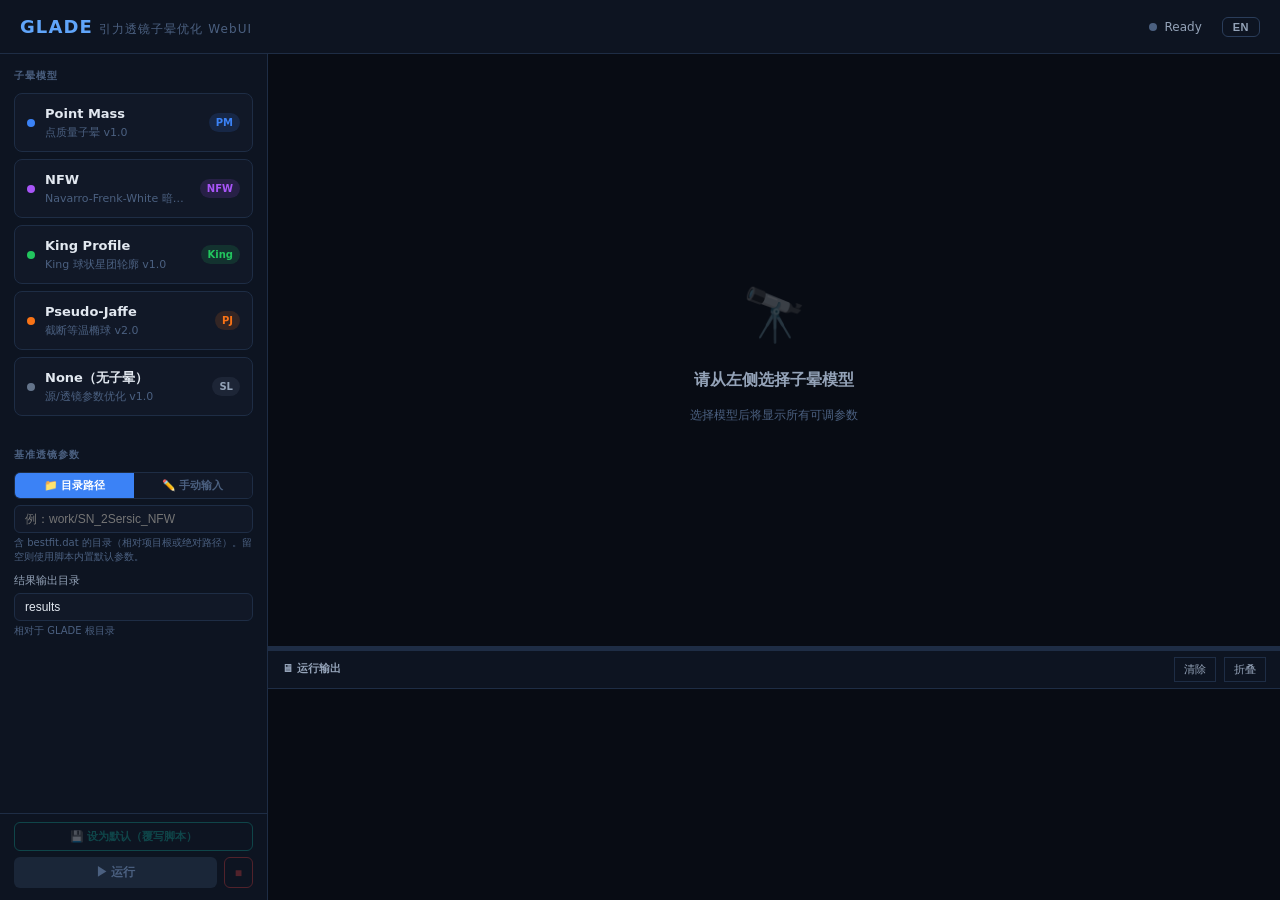
==== web/templates/index.html @ 8de4d339 "feat: add bilingual WebUI, None model, and one-click WebUI deployment - web/: Add Flask-based WebUI " ====
<!DOCTYPE html>
<html lang="zh">
<head>
<meta charset="UTF-8">
<meta name="viewport" content="width=device-width, initial-scale=1.0">
<title>GLADE WebUI — 引力透镜子晕优化</title>
<style>
:root {
  --bg:       #080c14;
  --bg2:      #0d1421;
  --bg3:      #111827;
  --bg4:      #1a2638;
  --border:   #1e2d45;
  --border2:  #2a3d5a;
  --text:     #e2e8f0;
  --text2:    #94a3b8;
  --text3:    #4b6080;
  --accent:   #3b82f6;
  --accent2:  #60a5fa;
  --green:    #22c55e;
  --red:      #ef4444;
  --yellow:   #f59e0b;
  --purple:   #a855f7;
  --orange:   #f97316;
  --teal:     #14b8a6;
  --pm-color: #3b82f6;
  --nfw-color:#a855f7;
  --king-color:#22c55e;
  --jaffe-color:#f97316;
}
*{box-sizing:border-box;margin:0;padding:0;}
html,body{height:100%;overflow:hidden;}
body{background:var(--bg);color:var(--text);font-family:'Segoe UI',system-ui,sans-serif;
     display:flex;flex-direction:column;font-size:13px;line-height:1.5;}

/* ── Header ── */
header{background:var(--bg2);border-bottom:1px solid var(--border);
       padding:0 20px;height:54px;display:flex;align-items:center;gap:12px;flex-shrink:0;}
.logo{font-size:18px;font-weight:800;color:var(--accent2);letter-spacing:.06em;}
.logo-sub{color:var(--text3);font-size:12px;font-weight:400;margin-left:6px;}
.hdr-gap{flex:1;}
.hdr-status{display:flex;align-items:center;gap:8px;}
.status-dot{width:8px;height:8px;border-radius:50%;background:var(--text3);transition:background .3s;}
.status-dot.running{background:var(--green);box-shadow:0 0 8px var(--green);animation:blink 1.2s infinite;}
@keyframes blink{0%,100%{opacity:1}50%{opacity:.35}}
.status-txt{color:var(--text2);font-size:12px;}

/* ── Layout ── */
.layout{display:flex;flex:1;overflow:hidden;}

/* ── Sidebar ── */
.sidebar{width:268px;flex-shrink:0;background:var(--bg2);border-right:1px solid var(--border);
         display:flex;flex-direction:column;overflow:hidden;}
.sb-scroll{flex:1;overflow-y:auto;padding-bottom:4px;}
.sb-section{padding:14px 14px 10px;}
.sb-label{font-size:10px;font-weight:700;text-transform:uppercase;letter-spacing:.1em;
          color:var(--text3);margin-bottom:10px;}

/* Model Cards */
.model-card{border:1px solid var(--border);border-radius:8px;padding:10px 12px;
            margin-bottom:7px;cursor:pointer;transition:all .15s;
            display:flex;align-items:center;gap:10px;background:var(--bg3);}
.model-card:hover{background:var(--bg4);border-color:var(--border2);}
.model-card.active{background:rgba(59,130,246,.08);border-color:var(--accent);}
.model-card.active.nfw{background:rgba(168,85,247,.08);border-color:var(--nfw-color);}
.model-card.active.king{background:rgba(34,197,94,.08);border-color:var(--king-color);}
.model-card.active.jaffe{background:rgba(249,115,22,.08);border-color:var(--jaffe-color);}
.mc-dot{width:8px;height:8px;border-radius:50%;flex-shrink:0;}
.mc-body{flex:1;min-width:0;}
.mc-name{font-weight:700;font-size:13px;}
.mc-sub{font-size:11px;color:var(--text3);white-space:nowrap;overflow:hidden;text-overflow:ellipsis;margin-top:1px;}
.mc-badge{font-size:10px;padding:2px 7px;border-radius:10px;font-weight:600;flex-shrink:0;}

/* Sidebar form */
.sb-field{margin-bottom:9px;}
.sb-field label{display:block;font-size:11px;color:var(--text2);margin-bottom:3px;}
.sb-input{width:100%;background:var(--bg3);border:1px solid var(--border);border-radius:6px;
          color:var(--text);padding:6px 10px;font-size:12px;outline:none;transition:border-color .15s;}
.sb-input:focus{border-color:var(--accent);}
.sb-hint{font-size:10px;color:var(--text3);margin-top:3px;line-height:1.4;}

/* Run/Stop buttons */
.run-row{padding:8px 14px 12px;border-top:1px solid var(--border);display:flex;flex-direction:column;gap:6px;flex-shrink:0;}
.run-main{display:flex;gap:7px;}
.btn{padding:7px 14px;border-radius:6px;border:none;cursor:pointer;font-size:12px;font-weight:700;
     transition:all .15s;display:inline-flex;align-items:center;gap:5px;}
.btn-run{background:var(--accent);color:#fff;flex:1;justify-content:center;}
.btn-run:hover{background:#2563eb;}
.btn-run:disabled{background:var(--bg4);color:var(--text3);cursor:not-allowed;}
.btn-stop{background:transparent;color:var(--red);border:1px solid var(--red);padding:7px 10px;}
.btn-stop:hover:not(:disabled){background:rgba(239,68,68,.12);}
.btn-stop:disabled{opacity:.3;cursor:not-allowed;}
.btn-ghost{background:transparent;color:var(--text2);border:1px solid var(--border);font-size:11px;padding:4px 9px;}
.btn-ghost:hover{background:var(--bg3);color:var(--text);}
.btn-save{background:transparent;color:var(--teal);border:1px solid var(--teal);width:100%;justify-content:center;font-size:11px;padding:6px 0;}
.btn-save:hover:not(:disabled){background:rgba(20,184,166,.1);}
.btn-save:disabled{opacity:.3;cursor:not-allowed;}

/* bestfit.dat mode toggle */
.bf-modes{display:flex;gap:0;border:1px solid var(--border);border-radius:6px;overflow:hidden;margin-bottom:6px;}
.bf-mode-btn{flex:1;padding:5px 0;font-size:11px;font-weight:600;border:none;cursor:pointer;
             background:var(--bg3);color:var(--text3);transition:all .15s;text-align:center;}
.bf-mode-btn.active{background:var(--accent);color:#fff;}
.bf-textarea{width:100%;background:var(--bg3);border:1px solid var(--border);border-radius:6px;
             color:var(--text);padding:7px 9px;font-size:11px;font-family:'Consolas','Courier New',monospace;
             outline:none;resize:vertical;min-height:90px;transition:border-color .15s;line-height:1.5;}
.bf-textarea:focus{border-color:var(--accent);}
/* bestfit parse result */
.bf-result{background:var(--bg);border:1px solid var(--border);border-radius:6px;
           padding:8px 10px;margin-top:5px;font-size:11px;}
.bf-result.ok{border-color:rgba(20,184,166,.4);}
.bf-result.err{border-color:rgba(239,68,68,.4);}
.bf-row{display:flex;justify-content:space-between;align-items:center;padding:2px 0;color:var(--text2);}
.bf-row span:first-child{color:var(--text3);}
.bf-row input{width:52px;background:var(--bg3);border:1px solid var(--border);border-radius:4px;
              color:var(--text);padding:2px 6px;font-size:11px;outline:none;text-align:right;}
.bf-row input:focus{border-color:var(--accent);}
.bf-tag{font-size:10px;padding:1px 6px;border-radius:8px;font-weight:600;}
.bf-tag.ok{background:rgba(20,184,166,.15);color:var(--teal);}
.bf-tag.err{background:rgba(239,68,68,.15);color:var(--red);}
.bf-types{font-size:10px;color:var(--text3);margin-top:3px;}

/* ── Main content ── */
.content{flex:1;display:flex;flex-direction:column;overflow:hidden;min-width:0;position:relative;}

/* ── bestfit.dat 全屏编辑器 overlay ── */
.bfe-ov{position:absolute;inset:0;z-index:20;background:var(--bg);
        display:flex;flex-direction:column;
        transform:translateX(102%);transition:transform .28s cubic-bezier(.4,0,.2,1);}
.bfe-ov.open{transform:translateX(0);}
/* header */
.bfe-hdr{height:48px;flex-shrink:0;background:var(--bg2);border-bottom:1px solid var(--border);
         display:flex;align-items:center;gap:10px;padding:0 16px;}
.bfe-hdr-title{font-weight:700;font-size:14px;flex:1;}
.bfe-back{background:transparent;border:1px solid var(--border);border-radius:6px;
          color:var(--text2);padding:5px 12px;cursor:pointer;font-size:12px;font-weight:600;
          display:flex;align-items:center;gap:5px;}
.bfe-back:hover{background:var(--bg3);color:var(--text);}
/* body: 2-col */
.bfe-body{flex:1;display:flex;overflow:hidden;}
/* editor pane */
.bfe-ep{flex:3;display:flex;flex-direction:column;border-right:1px solid var(--border);min-width:0;}
.bfe-ph{padding:8px 14px;font-size:11px;font-weight:700;color:var(--text3);
        background:var(--bg2);border-bottom:1px solid var(--border);
        display:flex;align-items:center;justify-content:space-between;flex-shrink:0;}
.bfe-editor-wrap{flex:1;display:flex;overflow:hidden;background:var(--bg);}
.bfe-lnum{width:40px;flex-shrink:0;padding:12px 0;overflow:hidden;
          font-family:'Consolas','Courier New',monospace;font-size:12px;line-height:1.75;
          color:var(--text3);text-align:right;padding-right:8px;
          border-right:1px solid var(--border);background:var(--bg2);user-select:none;}
.bfe-ta{flex:1;resize:none;border:none;outline:none;padding:12px 14px;
        background:var(--bg);color:var(--text);
        font-family:'Consolas','Courier New',monospace;font-size:12px;line-height:1.75;
        tab-size:2;white-space:pre;overflow-wrap:normal;overflow-x:auto;}
.bfe-ta::placeholder{color:var(--text3);}
/* guide pane */
.bfe-gp{flex:2;display:flex;flex-direction:column;min-width:260px;max-width:380px;}
.bfe-guide{flex:1;overflow-y:auto;padding:12px 14px;}
/* guide content */
.g-section{margin-bottom:16px;}
.g-type{font-size:11px;font-weight:800;text-transform:uppercase;letter-spacing:.08em;
        margin-bottom:6px;display:flex;align-items:center;gap:6px;}
.g-tag{font-size:10px;padding:2px 7px;border-radius:10px;font-weight:700;}
.g-code{background:var(--bg2);border:1px solid var(--border);border-radius:6px;
        padding:7px 10px;font-family:'Consolas','Courier New',monospace;font-size:11px;
        color:var(--teal);margin-bottom:6px;word-break:break-all;}
.g-params{display:flex;flex-direction:column;gap:3px;}
.g-param{display:flex;gap:8px;font-size:11px;line-height:1.5;}
.g-pname{color:var(--accent2);font-family:'Consolas','Courier New',monospace;
         flex-shrink:0;width:56px;font-weight:600;}
.g-punit{color:var(--text3);font-size:10px;}
.g-pdesc{color:var(--text2);flex:1;}
.g-divider{border:none;border-top:1px solid var(--border);margin:12px 0;}
.g-example{background:var(--bg2);border-left:3px solid var(--teal);
           padding:8px 10px;border-radius:0 6px 6px 0;
           font-family:'Consolas','Courier New',monospace;font-size:10.5px;color:var(--text2);
           white-space:pre;overflow-x:auto;margin-top:6px;}
/* bottom status bar */
.bfe-bar{height:36px;flex-shrink:0;background:var(--bg2);border-top:1px solid var(--border);
         display:flex;align-items:center;gap:14px;padding:0 16px;font-size:11px;}
.bfe-bar-item{display:flex;align-items:center;gap:5px;color:var(--text3);}
.bfe-bar-item b{color:var(--text2);}
.bfe-bar-item.ok b{color:var(--green);}
.bfe-bar-item.err b{color:var(--red);}

/* Params area */
.params-area{flex:1;overflow-y:auto;padding:14px 16px;}
.params-placeholder{display:flex;flex-direction:column;align-items:center;justify-content:center;
                    height:100%;gap:14px;color:var(--text3);}
.ph-icon{font-size:52px;opacity:.25;}
.ph-title{font-size:16px;font-weight:700;color:var(--text2);}

.model-heading{display:flex;align-items:center;gap:10px;margin-bottom:14px;padding-bottom:10px;
               border-bottom:1px solid var(--border);}
.mh-dot{width:10px;height:10px;border-radius:50%;flex-shrink:0;}
.mh-name{font-size:16px;font-weight:800;}
.mh-sub{font-size:12px;color:var(--text3);}

/* Accordion sections */
.section{background:var(--bg3);border:1px solid var(--border);border-radius:8px;margin-bottom:9px;}
.sec-hdr{padding:10px 14px;display:flex;align-items:center;gap:8px;cursor:pointer;user-select:none;
         border-radius:8px 8px 0 0;}
.sec-hdr:hover{background:var(--bg4);}
.section.collapsed .sec-hdr{border-radius:8px;}
.sec-icon{font-size:15px;width:22px;text-align:center;}
.sec-title{font-weight:700;font-size:13px;flex:1;}
.sec-count{font-size:10px;color:var(--text3);background:var(--bg4);
           border:1px solid var(--border);border-radius:10px;padding:1px 7px;}
.sec-chevron{color:var(--text3);font-size:11px;transition:transform .2s;}
.section.collapsed .sec-chevron{transform:rotate(-90deg);}
.sec-body{padding:4px 14px 14px;border-top:1px solid var(--border);}
.section.collapsed .sec-body{display:none;}

/* Param grid */
.p-grid{display:grid;grid-template-columns:repeat(auto-fill,minmax(190px,1fr));gap:10px 12px;margin-top:10px;}
.p-item{}
.p-label{font-size:11px;color:var(--text2);margin-bottom:3px;display:flex;align-items:center;gap:3px;}
.p-unit{font-size:10px;color:var(--text3);}
.p-desc{font-size:10px;color:var(--text3);margin-top:3px;line-height:1.4;}
.p-input{width:100%;background:var(--bg2);border:1px solid var(--border);border-radius:5px;
         color:var(--text);padding:5px 9px;font-size:12px;outline:none;transition:border-color .15s;}
.p-input:focus{border-color:var(--accent);}
.p-input:disabled{opacity:.4;cursor:not-allowed;}
.p-input[type=number]{-moz-appearance:textfield;}
.p-input[type=number]::-webkit-inner-spin-button{opacity:.6;}
select.p-input{cursor:pointer;}
.full-w{grid-column:1/-1;}
.hidden{display:none!important;}

/* Toggle */
.tog-row{display:flex;align-items:center;justify-content:space-between;
         padding:6px 0;min-height:38px;}
.tog-left{}
.tog-name{font-size:13px;color:var(--text);}
.tog-desc{font-size:10px;color:var(--text3);margin-top:1px;line-height:1.3;}
.tog{position:relative;display:inline-block;width:40px;height:22px;flex-shrink:0;}
.tog input{opacity:0;width:0;height:0;}
.tog-sl{position:absolute;inset:0;background:var(--bg4);border-radius:11px;cursor:pointer;
        transition:.2s;border:1px solid var(--border2);}
.tog-sl::before{content:"";position:absolute;width:16px;height:16px;left:2px;bottom:2px;
                background:var(--text3);border-radius:50%;transition:.2s;}
.tog input:checked+.tog-sl{background:var(--accent);border-color:var(--accent);}
.tog input:checked+.tog-sl::before{transform:translateX(18px);background:#fff;}

/* Subhalo checkboxes */
.sub-checks{display:flex;gap:7px;flex-wrap:wrap;}
.sub-chk{display:flex;align-items:center;gap:5px;background:var(--bg2);
         border:1px solid var(--border);border-radius:6px;padding:5px 11px;
         cursor:pointer;transition:all .15s;user-select:none;}
.sub-chk:hover{border-color:var(--border2);}
.sub-chk.on{border-color:var(--accent);background:rgba(59,130,246,.1);color:var(--accent2);}
.sub-chk input{display:none;}
.sub-chk span{font-size:12px;font-weight:600;}

/* Fine-tuning table */
.ft-wrap{overflow-x:auto;margin-top:10px;border-radius:6px;border:1px solid var(--border);}
table.ft{width:100%;border-collapse:collapse;font-size:11px;}
table.ft th{background:var(--bg2);color:var(--text3);padding:7px 9px;text-align:center;
            border-bottom:1px solid var(--border);white-space:nowrap;font-weight:700;}
table.ft td{padding:5px 5px;border-bottom:1px solid var(--border);text-align:center;}
table.ft tr:last-child td{border-bottom:none;}
table.ft tr:hover td{background:var(--bg4);}
table.ft td.row-lbl{font-weight:700;color:var(--accent2);background:var(--bg2);
                    min-width:38px;border-right:1px solid var(--border);}
table.ft input{width:84px;background:var(--bg);border:1px solid var(--border);border-radius:4px;
               color:var(--text);padding:3px 6px;font-size:11px;outline:none;text-align:right;}
table.ft input:focus{border-color:var(--accent);}

/* Terminal resize bar */
.t-resize{height:4px;background:var(--border);cursor:ns-resize;flex-shrink:0;}
.t-resize:hover{background:var(--accent);}

/* Terminal */
.terminal{height:250px;flex-shrink:0;background:var(--bg);border-top:1px solid var(--border);
          display:flex;flex-direction:column;}
.t-hdr{padding:6px 14px;background:var(--bg2);border-bottom:1px solid var(--border);
       display:flex;align-items:center;gap:8px;flex-shrink:0;}
.t-title{font-size:11px;color:var(--text2);font-weight:700;flex:1;}
.t-out{flex:1;overflow-y:auto;padding:8px 14px;
       font-family:'Consolas','Courier New',monospace;font-size:11.5px;line-height:1.65;}
.t-line{white-space:pre-wrap;word-break:break-all;}
.t-line.inf{color:var(--text);}
.t-line.dim{color:var(--text3);}
.t-line.acc{color:var(--accent2);}
.t-line.ok {color:var(--green);}
.t-line.err{color:var(--red);}
.t-line.wrn{color:var(--yellow);}
.t-line.sep{color:var(--teal);}

/* Scrollbars */
::-webkit-scrollbar{width:5px;height:5px;}
::-webkit-scrollbar-track{background:transparent;}
::-webkit-scrollbar-thumb{background:var(--border2);border-radius:3px;}
::-webkit-scrollbar-thumb:hover{background:var(--text3);}

/* Language Toggle */
.lang-btn{background:transparent;border:1px solid var(--border2);border-radius:6px;
          color:var(--text2);padding:3px 10px;cursor:pointer;font-size:11px;font-weight:700;
          transition:all .15s;letter-spacing:.04em;margin-left:8px;}
.lang-btn:hover{background:var(--bg3);color:var(--text);border-color:var(--accent);}
.lang-btn.en-active{border-color:var(--accent);color:var(--accent2);}

/* zh/en visibility */
.en-only{display:none!important;}
body.lang-en .zh-only{display:none!important;}
body.lang-en .en-only{display:block!important;}
body.lang-en .bfe-guide.en-only{display:flex!important;flex-direction:column;}
</style>
</head>
<body>

<header>
  <span class="logo">GLADE<span class="logo-sub" data-i18n="logo-sub">引力透镜子晕优化 WebUI</span></span>
  <span class="hdr-gap"></span>
  <div class="hdr-status">
    <div class="status-dot" id="sdot"></div>
    <span class="status-txt" id="stxt">就绪</span>
  </div>
  <button class="lang-btn" id="langBtn" onclick="toggleLang()" title="Switch Language / 切换语言">EN</button>
</header>

<div class="layout">
  <!-- ── Sidebar ── -->
  <aside class="sidebar">
    <div class="sb-scroll">
      <div class="sb-section">
        <div class="sb-label" data-i18n="sb-models">子晕模型</div>
        <div class="model-card" data-model="point_mass" onclick="selModel('point_mass')">
          <div class="mc-dot" style="background:var(--pm-color)"></div>
          <div class="mc-body">
            <div class="mc-name">Point Mass</div>
            <div class="mc-sub" data-i18n="mc-sub-pm">点质量子晕 v1.0</div>
          </div>
          <div class="mc-badge" style="background:rgba(59,130,246,.15);color:var(--pm-color)">PM</div>
        </div>
        <div class="model-card" data-model="nfw" onclick="selModel('nfw')">
          <div class="mc-dot" style="background:var(--nfw-color)"></div>
          <div class="mc-body">
            <div class="mc-name">NFW</div>
            <div class="mc-sub" data-i18n="mc-sub-nfw">Navarro-Frenk-White 暗晕 v2.0</div>
          </div>
          <div class="mc-badge" style="background:rgba(168,85,247,.15);color:var(--nfw-color)">NFW</div>
        </div>
        <div class="model-card" data-model="king" onclick="selModel('king')">
          <div class="mc-dot" style="background:var(--king-color)"></div>
          <div class="mc-body">
            <div class="mc-name">King Profile</div>
            <div class="mc-sub" data-i18n="mc-sub-king">King 球状星团轮廓 v1.0</div>
          </div>
          <div class="mc-badge" style="background:rgba(34,197,94,.15);color:var(--king-color)">King</div>
        </div>
        <div class="model-card" data-model="p-jaffe" onclick="selModel('p-jaffe')">
          <div class="mc-dot" style="background:var(--jaffe-color)"></div>
          <div class="mc-body">
            <div class="mc-name">Pseudo-Jaffe</div>
            <div class="mc-sub" data-i18n="mc-sub-jaffe">截断等温椭球 v2.0</div>
          </div>
          <div class="mc-badge" style="background:rgba(249,115,22,.15);color:var(--jaffe-color)">PJ</div>
        </div>
        <div class="model-card" data-model="none" onclick="selModel('none')">
          <div class="mc-dot" style="background:#64748b"></div>
          <div class="mc-body">
            <div class="mc-name" data-i18n="mc-name-none">None（无子晕）</div>
            <div class="mc-sub" data-i18n="mc-sub-none">源/透镜参数优化 v1.0</div>
          </div>
          <div class="mc-badge" style="background:rgba(100,116,139,.15);color:#94a3b8">SL</div>
        </div>
      </div>

      <div class="sb-section">
        <div class="sb-label" data-i18n="sb-baseline">基准透镜参数</div>
        <div class="sb-field">
          <div class="bf-modes">
            <button class="bf-mode-btn active" id="bfBtnPath" onclick="setBfMode('path')" data-i18n="bf-mode-path">📁 目录路径</button>
            <button class="bf-mode-btn" id="bfBtnEdit" onclick="setBfMode('manual')" data-i18n="bf-mode-edit">✏️ 手动输入</button>
          </div>
          <div id="bfPathPane">
            <input class="sb-input" id="srcDir" type="text" data-i18n-ph="src-dir-ph" placeholder="例：work/SN_2Sersic_NFW">
            <div class="sb-hint" data-i18n="src-dir-hint">含 bestfit.dat 的目录（相对项目根或绝对路径）。留空则使用脚本内置默认参数。</div>
          </div>
          <div id="bfEditPane" style="display:none">
            <textarea class="bf-textarea" id="bfContent"
              data-i18n-ph="bf-edit-ph"
              placeholder="粘贴 bestfit.dat 内容，格式：&#10;lens sers z p1..p7&#10;lens sie  z p1..p7&#10;point z_s x_s y_s"
              oninput="scheduleParse()"></textarea>
            <div id="bfResult" class="bf-result" style="display:none">
              <div class="bf-row">
                <span data-i18n="bfr-status">状态</span>
                <span id="bfStatus" class="bf-tag">—</span>
              </div>
              <div class="bf-row">
                <span data-i18n="bfr-nlens">透镜组件数 <span style="color:var(--text3);font-weight:400">(可改)</span></span>
                <input type="number" id="bfNLens" min="1" max="20" value="3">
              </div>
              <div class="bf-row"><span data-i18n="bfr-maintype">主透镜类型</span><span id="bfMainType">—</span></div>
              <div class="bf-row"><span data-i18n="bfr-nsers">Sersic 数量</span><span id="bfNSers">—</span></div>
              <div class="bf-row"><span data-i18n="bfr-srcz">源 z</span><span id="bfSrcZ">—</span></div>
              <div class="bf-row"><span data-i18n="bfr-srcxy">源 (x, y) arcsec</span><span id="bfSrcXY">—</span></div>
              <div class="bf-types" id="bfTypes"></div>
            </div>
          </div>
        </div>
        <div class="sb-field">
          <label data-i18n="res-root-label">结果输出目录</label>
          <input class="sb-input" id="resRoot" type="text" value="results" placeholder="results">
          <div class="sb-hint" data-i18n="res-root-hint">相对于 GLADE 根目录</div>
        </div>
      </div>
    </div>

    <div class="run-row">
      <button class="btn btn-save" id="saveBtn" onclick="doSaveDefaults()" disabled
              data-i18n-title="btn-save-title" title="将当前表单参数覆写回原始模型脚本文件，作为新的默认值">
        <span data-i18n="btn-save">💾 设为默认（覆写脚本）</span>
      </button>
      <div class="run-main">
        <button class="btn btn-run" id="runBtn" onclick="doRun()" disabled><span data-i18n="btn-run">▶ 运行</span></button>
        <button class="btn btn-stop" id="stopBtn" onclick="doStop()" disabled>■</button>
      </div>
    </div>
  </aside>

  <!-- ── Main ── -->
  <main class="content">

    <!-- ══ bestfit.dat 全屏编辑器 overlay ══ -->
    <div class="bfe-ov" id="bfeOv">
      <!-- 顶栏 -->
      <div class="bfe-hdr">
        <button class="bfe-back" onclick="closeBfeOv()" data-i18n="bfe-back">← 返回参数配置</button>
        <span class="bfe-hdr-title" data-i18n="bfe-title">📋 bestfit.dat 编辑器</span>
        <div id="bfeStatusBadge" class="bf-tag" style="font-size:11px;padding:3px 10px">—</div>
      </div>

      <!-- 主体：编辑区 + 说明区 -->
      <div class="bfe-body">

        <!-- 左：代码编辑器 -->
        <div class="bfe-ep">
          <div class="bfe-ph">
            <span data-i18n="bfe-edit-pane">编辑区</span>
            <span><span data-i18n="bfe-realtime">实时解析</span> · <kbd style="background:var(--bg4);padding:1px 5px;border-radius:3px;font-size:10px">Tab</kbd> <span data-i18n="bfe-tab-hint">缩进</span></span>
          </div>
          <div class="bfe-editor-wrap">
            <div class="bfe-lnum" id="bfeLnum">1</div>
            <textarea class="bfe-ta" id="bfeTA" spellcheck="false"
              placeholder="# 至少 1 行 lens + 1 行 point 即可运行
# 最简示例：
lens sie  0.2160  118.3  0.00266  0.02758  0.157  29.2  0.0  0.0
point 0.4090  2.685e-03  2.444e-02

# 完整示例（2×Sersic + SIE）：
# lens sers 0.2160  9.897e+09  2.657e-03  2.758e-02  2.987e-01  1.125e+02  3.940e-01  1.058e+00
# lens sers 0.2160  2.556e+10  2.657e-03  2.758e-02  4.242e-01  5.396e+01  1.539e+00  1.000e+00
# lens sie  0.2160  1.183e+02  2.657e-03  2.758e-02  1.571e-01  2.920e+01  0.0  0.0
# point 0.4090  2.685e-03  2.444e-02"
              oninput="bfeInput(this)" onscroll="bfeSyncLnum(this)"
              onkeydown="bfeKeydown(event)"></textarea>
          </div>
        </div>

        <!-- 右：格式说明 -->
        <div class="bfe-gp">
          <div class="bfe-ph"><span data-i18n="bfe-guide-title">格式说明</span></div>
          <div class="bfe-guide zh-only">

            <!-- 总体格式 -->
            <div class="g-section">
              <div class="g-type" style="color:var(--text2)">📄 文件结构</div>
              <div class="g-code">lens  &lt;类型&gt;  &lt;z&gt;  p1  p2  p3  p4  p5  p6  p7
point  &lt;z_s&gt;  &lt;x_s&gt;  &lt;y_s&gt;</div>
              <div style="font-size:10px;color:var(--text3);line-height:1.7">
                · <b style="color:var(--teal)">最少 1 行 lens + 1 行 point</b> 即可运行<br>
                · 支持任意 glafic 模型类型，任意数量<br>
                · 参数不足 7 个时自动补 0，超出 7 个截断<br>
                · # 开头为注释行，空行忽略<br>
                · 数值支持科学计数法 (1.2e+09)
              </div>
            </div>

            <hr class="g-divider">

            <!-- sers -->
            <div class="g-section">
              <div class="g-type" style="color:#60a5fa">🌟 Sérsic
                <span class="g-tag" style="background:rgba(96,165,250,.15);color:#60a5fa">sers</span>
                <span style="font-size:10px;color:var(--text3);font-weight:400">星系光度分量</span>
              </div>
              <div class="g-code">lens sers  z  M  x₀  y₀  Rₑ  n  e  PA</div>
              <div class="g-params">
                <div class="g-param"><span class="g-pname">M</span><span class="g-pdesc">质量/光度 <span class="g-punit">[M☉]</span></span></div>
                <div class="g-param"><span class="g-pname">x₀, y₀</span><span class="g-pdesc">中心位置 <span class="g-punit">[arcsec]</span></span></div>
                <div class="g-param"><span class="g-pname">Rₑ</span><span class="g-pdesc">有效半径 <span class="g-punit">[arcsec]</span></span></div>
                <div class="g-param"><span class="g-pname">n</span><span class="g-pdesc">Sérsic 指数 <span class="g-punit">（椭圆≈4，盘≈1）</span></span></div>
                <div class="g-param"><span class="g-pname">e</span><span class="g-pdesc">椭率 <span class="g-punit">[0,1)</span></span></div>
                <div class="g-param"><span class="g-pname">PA</span><span class="g-pdesc">位置角 <span class="g-punit">[deg] 从北向东</span></span></div>
              </div>
            </div>

            <hr class="g-divider">

            <!-- sie / sis -->
            <div class="g-section">
              <div class="g-type" style="color:#a78bfa">⚡ 等温球/椭球
                <span class="g-tag" style="background:rgba(167,139,250,.15);color:#a78bfa">sie</span>
                <span class="g-tag" style="background:rgba(167,139,250,.1);color:#a78bfa;margin-left:3px">sis</span>
              </div>
              <div class="g-code">lens sie  z  σ  x₀  y₀  e  PA  0  0
lens sis  z  σ  x₀  y₀  0  0  0  0</div>
              <div class="g-params">
                <div class="g-param"><span class="g-pname">σ</span><span class="g-pdesc">速度弥散 <span class="g-punit">[km/s]</span></span></div>
                <div class="g-param"><span class="g-pname">x₀, y₀</span><span class="g-pdesc">中心位置 <span class="g-punit">[arcsec]</span></span></div>
                <div class="g-param"><span class="g-pname">e</span><span class="g-pdesc">椭率 <span class="g-punit">（sis 固定为 0）</span></span></div>
                <div class="g-param"><span class="g-pname">PA</span><span class="g-pdesc">位置角 <span class="g-punit">[deg]</span></span></div>
              </div>
            </div>

            <hr class="g-divider">

            <!-- anfw / gnfw -->
            <div class="g-section">
              <div class="g-type" style="color:#34d399">🌀 NFW 暗物质晕
                <span class="g-tag" style="background:rgba(52,211,153,.15);color:#34d399">anfw</span>
                <span class="g-tag" style="background:rgba(52,211,153,.1);color:#34d399;margin-left:3px">gnfw</span>
              </div>
              <div class="g-code">lens anfw  z  M_vir  c  x₀  y₀  0  0  0
lens gnfw  z  M_vir  x₀  y₀  0  0  c  1.0</div>
              <div class="g-params">
                <div class="g-param"><span class="g-pname">M_vir</span><span class="g-pdesc">维里质量 <span class="g-punit">[M☉]</span></span></div>
                <div class="g-param"><span class="g-pname">c</span><span class="g-pdesc">浓度参数 <span class="g-punit">（典型 5–50）</span></span></div>
                <div class="g-param"><span class="g-pname">x₀, y₀</span><span class="g-pdesc">中心位置 <span class="g-punit">[arcsec]</span></span></div>
                <div class="g-param"><span class="g-pname">1.0</span><span class="g-pdesc" style="color:var(--text3)">gnfw 外斜率 γ，固定为 1</span></div>
              </div>
            </div>

            <hr class="g-divider">

            <!-- jaffe -->
            <div class="g-section">
              <div class="g-type" style="color:#fb923c">💫 Pseudo-Jaffe
                <span class="g-tag" style="background:rgba(251,146,60,.15);color:#fb923c">jaffe</span>
              </div>
              <div class="g-code">lens jaffe  z  σ  x₀  y₀  a  0  0  rco</div>
              <div class="g-params">
                <div class="g-param"><span class="g-pname">σ</span><span class="g-pdesc">速度弥散 <span class="g-punit">[km/s]</span></span></div>
                <div class="g-param"><span class="g-pname">x₀, y₀</span><span class="g-pdesc">中心位置 <span class="g-punit">[arcsec]</span></span></div>
                <div class="g-param"><span class="g-pname">a</span><span class="g-pdesc">截断半径 <span class="g-punit">[arcsec]，须 > rco</span></span></div>
                <div class="g-param"><span class="g-pname">rco</span><span class="g-pdesc">核心半径 <span class="g-punit">[arcsec]，≥ 0</span></span></div>
              </div>
            </div>

            <hr class="g-divider">

            <!-- pgc / king -->
            <div class="g-section">
              <div class="g-type" style="color:#fbbf24">👑 King 球状星团
                <span class="g-tag" style="background:rgba(251,191,36,.15);color:#fbbf24">pgc</span>
                <span class="g-tag" style="background:rgba(251,191,36,.1);color:#fbbf24;margin-left:3px">king</span>
              </div>
              <div class="g-code">lens pgc  z  M  x₀  y₀  0  0  rc  c</div>
              <div class="g-params">
                <div class="g-param"><span class="g-pname">M</span><span class="g-pdesc">总质量 <span class="g-punit">[M☉]，典型 10⁴–10⁸</span></span></div>
                <div class="g-param"><span class="g-pname">x₀, y₀</span><span class="g-pdesc">中心位置 <span class="g-punit">[arcsec]</span></span></div>
                <div class="g-param"><span class="g-pname">rc</span><span class="g-pdesc">核半径 <span class="g-punit">[arcsec]</span></span></div>
                <div class="g-param"><span class="g-pname">c</span><span class="g-pdesc">集中度 log₁₀(rt/rc) <span class="g-punit">（典型 0.8–2.2）</span></span></div>
              </div>
            </div>

            <hr class="g-divider">

            <!-- point mass -->
            <div class="g-section">
              <div class="g-type" style="color:#e879f9">⚫ 点质量
                <span class="g-tag" style="background:rgba(232,121,249,.15);color:#e879f9">point</span>
                <span class="g-tag" style="background:rgba(232,121,249,.1);color:#e879f9;margin-left:3px">pnt</span>
              </div>
              <div class="g-code">lens point  z  M  x₀  y₀  0  0  0  0</div>
              <div class="g-params">
                <div class="g-param"><span class="g-pname">M</span><span class="g-pdesc">质量 <span class="g-punit">[M☉]</span></span></div>
                <div class="g-param"><span class="g-pname">x₀, y₀</span><span class="g-pdesc">位置 <span class="g-punit">[arcsec]</span></span></div>
              </div>
            </div>

            <hr class="g-divider">

            <!-- tnfw / hern -->
            <div class="g-section">
              <div class="g-type" style="color:var(--teal)">🔵 其他常用类型</div>
              <div class="g-code">lens tnfw  z  M_vir  x₀  y₀  0  0  c  rt  # 截断NFW
lens hern  z  M     x₀  y₀  rs  0  e  PA  # Hernquist</div>
              <div style="font-size:10px;color:var(--text3);margin-top:4px;line-height:1.6">
                tnfw: rt = 截断半径 [arcsec]<br>
                hern: rs = 特征半径 [arcsec]
              </div>
            </div>

            <hr class="g-divider">

            <!-- 点源 -->
            <div class="g-section">
              <div class="g-type" style="color:#fb923c">📍 背景点源
                <span class="g-tag" style="background:rgba(251,146,60,.15);color:#fb923c">point</span>
                <span style="font-size:10px;color:var(--text3);font-weight:400">（恰好 1 行）</span>
              </div>
              <div class="g-code">point  z_s  x_s  y_s</div>
              <div class="g-params">
                <div class="g-param"><span class="g-pname">z_s</span><span class="g-pdesc">源红移 <span class="g-punit">（如 0.4090）</span></span></div>
                <div class="g-param"><span class="g-pname">x_s</span><span class="g-pdesc">源位置 x <span class="g-punit">[arcsec]</span></span></div>
                <div class="g-param"><span class="g-pname">y_s</span><span class="g-pdesc">源位置 y <span class="g-punit">[arcsec]</span></span></div>
              </div>
            </div>

            <hr class="g-divider">

            <!-- 示例 -->
            <div class="g-section">
              <div class="g-type" style="color:var(--text2)">✨ 示例</div>
              <div style="font-size:10px;color:var(--text3);margin-bottom:4px">最简（1 lens + 1 point）：</div>
              <div class="g-example">lens sie  0.2160  118.3  0.00266  0.02758  0.157  29.2  0.0  0.0
point 0.4090  2.685e-03  2.444e-02</div>
              <div style="font-size:10px;color:var(--text3);margin:8px 0 4px">完整（iPTF16geu，2×Sersic + SIE）：</div>
              <div class="g-example"># 星系光度分量
lens sers 0.2160  9.897e+09  2.657e-03  2.758e-02  2.987e-01  1.125e+02  3.940e-01  1.058e+00
lens sers 0.2160  2.556e+10  2.657e-03  2.758e-02  4.242e-01  5.396e+01  1.539e+00  1.000e+00
# 主质量分布
lens sie  0.2160  1.183e+02  2.657e-03  2.758e-02  1.571e-01  2.920e+01  0.0  0.0
# 背景超新星
point 0.4090  2.685e-03  2.444e-02</div>
            </div>

          </div><!-- .bfe-guide zh-only -->

          <!-- ══ English Format Guide ══ -->
          <div class="bfe-guide en-only">

            <div class="g-section">
              <div class="g-type" style="color:var(--text2)">📄 File Structure</div>
              <div class="g-code">lens  &lt;type&gt;  &lt;z&gt;  p1  p2  p3  p4  p5  p6  p7
point  &lt;z_s&gt;  &lt;x_s&gt;  &lt;y_s&gt;</div>
              <div style="font-size:10px;color:var(--text3);line-height:1.7">
                · <b style="color:var(--teal)">Minimum: 1 lens line + 1 point line</b> to run<br>
                · Supports any glafic model type, any number<br>
                · Params fewer than 7 are auto-padded with 0, excess truncated<br>
                · Lines starting with # are comments, blank lines ignored<br>
                · Values support scientific notation (1.2e+09)
              </div>
            </div>

            <hr class="g-divider">

            <div class="g-section">
              <div class="g-type" style="color:#60a5fa">🌟 Sérsic
                <span class="g-tag" style="background:rgba(96,165,250,.15);color:#60a5fa">sers</span>
                <span style="font-size:10px;color:var(--text3);font-weight:400">Galaxy Luminosity Component</span>
              </div>
              <div class="g-code">lens sers  z  M  x₀  y₀  Rₑ  n  e  PA</div>
              <div class="g-params">
                <div class="g-param"><span class="g-pname">M</span><span class="g-pdesc">Mass/Luminosity <span class="g-punit">[M☉]</span></span></div>
                <div class="g-param"><span class="g-pname">x₀, y₀</span><span class="g-pdesc">Center Position <span class="g-punit">[arcsec]</span></span></div>
                <div class="g-param"><span class="g-pname">Rₑ</span><span class="g-pdesc">Effective Radius <span class="g-punit">[arcsec]</span></span></div>
                <div class="g-param"><span class="g-pname">n</span><span class="g-pdesc">Sérsic Index <span class="g-punit">(elliptical≈4, disk≈1)</span></span></div>
                <div class="g-param"><span class="g-pname">e</span><span class="g-pdesc">Ellipticity <span class="g-punit">[0,1)</span></span></div>
                <div class="g-param"><span class="g-pname">PA</span><span class="g-pdesc">Position Angle <span class="g-punit">[deg] from N to E</span></span></div>
              </div>
            </div>

            <hr class="g-divider">

            <div class="g-section">
              <div class="g-type" style="color:#a78bfa">⚡ Isothermal Sphere/Ellipsoid
                <span class="g-tag" style="background:rgba(167,139,250,.15);color:#a78bfa">sie</span>
                <span class="g-tag" style="background:rgba(167,139,250,.1);color:#a78bfa;margin-left:3px">sis</span>
              </div>
              <div class="g-code">lens sie  z  σ  x₀  y₀  e  PA  0  0
lens sis  z  σ  x₀  y₀  0  0  0  0</div>
              <div class="g-params">
                <div class="g-param"><span class="g-pname">σ</span><span class="g-pdesc">Velocity Dispersion <span class="g-punit">[km/s]</span></span></div>
                <div class="g-param"><span class="g-pname">x₀, y₀</span><span class="g-pdesc">Center Position <span class="g-punit">[arcsec]</span></span></div>
                <div class="g-param"><span class="g-pname">e</span><span class="g-pdesc">Ellipticity <span class="g-punit">(sis fixed at 0)</span></span></div>
                <div class="g-param"><span class="g-pname">PA</span><span class="g-pdesc">Position Angle <span class="g-punit">[deg]</span></span></div>
              </div>
            </div>

            <hr class="g-divider">

            <div class="g-section">
              <div class="g-type" style="color:#34d399">🌀 NFW Dark Matter Halo
                <span class="g-tag" style="background:rgba(52,211,153,.15);color:#34d399">anfw</span>
                <span class="g-tag" style="background:rgba(52,211,153,.1);color:#34d399;margin-left:3px">gnfw</span>
              </div>
              <div class="g-code">lens anfw  z  M_vir  c  x₀  y₀  0  0  0
lens gnfw  z  M_vir  x₀  y₀  0  0  c  1.0</div>
              <div class="g-params">
                <div class="g-param"><span class="g-pname">M_vir</span><span class="g-pdesc">Virial Mass <span class="g-punit">[M☉]</span></span></div>
                <div class="g-param"><span class="g-pname">c</span><span class="g-pdesc">Concentration Parameter <span class="g-punit">(typical 5–50)</span></span></div>
                <div class="g-param"><span class="g-pname">x₀, y₀</span><span class="g-pdesc">Center Position <span class="g-punit">[arcsec]</span></span></div>
                <div class="g-param"><span class="g-pname">1.0</span><span class="g-pdesc" style="color:var(--text3)">gnfw outer slope γ, fixed at 1</span></div>
              </div>
            </div>

            <hr class="g-divider">

            <div class="g-section">
              <div class="g-type" style="color:#fb923c">💫 Pseudo-Jaffe
                <span class="g-tag" style="background:rgba(251,146,60,.15);color:#fb923c">jaffe</span>
              </div>
              <div class="g-code">lens jaffe  z  σ  x₀  y₀  a  0  0  rco</div>
              <div class="g-params">
                <div class="g-param"><span class="g-pname">σ</span><span class="g-pdesc">Velocity Dispersion <span class="g-punit">[km/s]</span></span></div>
                <div class="g-param"><span class="g-pname">x₀, y₀</span><span class="g-pdesc">Center Position <span class="g-punit">[arcsec]</span></span></div>
                <div class="g-param"><span class="g-pname">a</span><span class="g-pdesc">Truncation Radius <span class="g-punit">[arcsec], must > rco</span></span></div>
                <div class="g-param"><span class="g-pname">rco</span><span class="g-pdesc">Core Radius <span class="g-punit">[arcsec], ≥ 0</span></span></div>
              </div>
            </div>

            <hr class="g-divider">

            <div class="g-section">
              <div class="g-type" style="color:#fbbf24">👑 King Globular Cluster
                <span class="g-tag" style="background:rgba(251,191,36,.15);color:#fbbf24">pgc</span>
                <span class="g-tag" style="background:rgba(251,191,36,.1);color:#fbbf24;margin-left:3px">king</span>
              </div>
              <div class="g-code">lens pgc  z  M  x₀  y₀  0  0  rc  c</div>
              <div class="g-params">
                <div class="g-param"><span class="g-pname">M</span><span class="g-pdesc">Total Mass <span class="g-punit">[M☉], typical 10⁴–10⁸</span></span></div>
                <div class="g-param"><span class="g-pname">x₀, y₀</span><span class="g-pdesc">Center Position <span class="g-punit">[arcsec]</span></span></div>
                <div class="g-param"><span class="g-pname">rc</span><span class="g-pdesc">Core Radius <span class="g-punit">[arcsec]</span></span></div>
                <div class="g-param"><span class="g-pname">c</span><span class="g-pdesc">Concentration log₁₀(rt/rc) <span class="g-punit">(typical 0.8–2.2)</span></span></div>
              </div>
            </div>

            <hr class="g-divider">

            <div class="g-section">
              <div class="g-type" style="color:#e879f9">⚫ Point Mass
                <span class="g-tag" style="background:rgba(232,121,249,.15);color:#e879f9">point</span>
                <span class="g-tag" style="background:rgba(232,121,249,.1);color:#e879f9;margin-left:3px">pnt</span>
              </div>
              <div class="g-code">lens point  z  M  x₀  y₀  0  0  0  0</div>
              <div class="g-params">
                <div class="g-param"><span class="g-pname">M</span><span class="g-pdesc">Mass <span class="g-punit">[M☉]</span></span></div>
                <div class="g-param"><span class="g-pname">x₀, y₀</span><span class="g-pdesc">Position <span class="g-punit">[arcsec]</span></span></div>
              </div>
            </div>

            <hr class="g-divider">

            <div class="g-section">
              <div class="g-type" style="color:var(--teal)">🔵 Other Common Types</div>
              <div class="g-code">lens tnfw  z  M_vir  x₀  y₀  0  0  c  rt  # Truncated NFW
lens hern  z  M     x₀  y₀  rs  0  e  PA  # Hernquist</div>
              <div style="font-size:10px;color:var(--text3);margin-top:4px;line-height:1.6">
                tnfw: rt = truncation radius [arcsec]<br>
                hern: rs = scale radius [arcsec]
              </div>
            </div>

            <hr class="g-divider">

            <div class="g-section">
              <div class="g-type" style="color:#fb923c">📍 Background Point Source
                <span class="g-tag" style="background:rgba(251,146,60,.15);color:#fb923c">point</span>
                <span style="font-size:10px;color:var(--text3);font-weight:400">(exactly 1 line)</span>
              </div>
              <div class="g-code">point  z_s  x_s  y_s</div>
              <div class="g-params">
                <div class="g-param"><span class="g-pname">z_s</span><span class="g-pdesc">Source Redshift <span class="g-punit">(e.g. 0.4090)</span></span></div>
                <div class="g-param"><span class="g-pname">x_s</span><span class="g-pdesc">Source Position x <span class="g-punit">[arcsec]</span></span></div>
                <div class="g-param"><span class="g-pname">y_s</span><span class="g-pdesc">Source Position y <span class="g-punit">[arcsec]</span></span></div>
              </div>
            </div>

            <hr class="g-divider">

            <div class="g-section">
              <div class="g-type" style="color:var(--text2)">✨ Examples</div>
              <div style="font-size:10px;color:var(--text3);margin-bottom:4px">Minimal (1 lens + 1 point):</div>
              <div class="g-example">lens sie  0.2160  118.3  0.00266  0.02758  0.157  29.2  0.0  0.0
point 0.4090  2.685e-03  2.444e-02</div>
              <div style="font-size:10px;color:var(--text3);margin:8px 0 4px">Full (iPTF16geu, 2×Sersic + SIE):</div>
              <div class="g-example"># Galaxy luminosity components
lens sers 0.2160  9.897e+09  2.657e-03  2.758e-02  2.987e-01  1.125e+02  3.940e-01  1.058e+00
lens sers 0.2160  2.556e+10  2.657e-03  2.758e-02  4.242e-01  5.396e+01  1.539e+00  1.000e+00
# Main mass distribution
lens sie  0.2160  1.183e+02  2.657e-03  2.758e-02  1.571e-01  2.920e+01  0.0  0.0
# Background supernova
point 0.4090  2.685e-03  2.444e-02</div>
            </div>

          </div><!-- .bfe-guide en-only -->
        </div><!-- .bfe-gp -->
      </div><!-- .bfe-body -->

      <!-- 底部状态栏 -->
      <div class="bfe-bar" id="bfeBar">
        <div class="bfe-bar-item"><span data-i18n="bfe-bar-status">状态：</span><b id="bfeBarSt" data-i18n-id="bfe-waiting">等待输入…</b></div>
        <div class="bfe-bar-item"><span data-i18n="bfe-bar-nlens">透镜数：</span><b id="bfeBarN">—</b></div>
        <div class="bfe-bar-item"><span data-i18n="bfe-bar-maintype">主透镜：</span><b id="bfeBarType">—</b></div>
        <div class="bfe-bar-item"><span data-i18n="bfe-bar-srcz">源 z：</span><b id="bfeBarSrcZ">—</b></div>
        <div class="bfe-bar-item"><span data-i18n="bfe-bar-srcxy">源 (x,y)：</span><b id="bfeBarSrcXY">—</b></div>
        <div style="flex:1"></div>
        <div style="font-size:10px;color:var(--text3)" data-i18n="bfe-auto-parse">输入后自动解析</div>
      </div>
    </div>
    <!-- ══ /overlay ══ -->
    <div class="params-area" id="paramsArea">
      <div class="params-placeholder">
        <div class="ph-icon">🔭</div>
        <div class="ph-title" data-i18n="ph-title">请从左侧选择子晕模型</div>
        <div style="font-size:12px;" data-i18n="ph-sub">选择模型后将显示所有可调参数</div>
      </div>
    </div>

    <div class="t-resize" id="tResize"></div>

    <div class="terminal" id="termPanel">
      <div class="t-hdr">
        <span class="t-title" data-i18n="term-title">🖥 运行输出</span>
        <button class="btn-ghost" onclick="clearTerm()" data-i18n="btn-clear">清除</button>
        <button class="btn-ghost" id="foldBtn" onclick="foldTerm()" data-i18n-id="fold-btn">折叠</button>
      </div>
      <div class="t-out" id="tOut"></div>
    </div>
  </main>
</div>

<script>
// ══════════════════════════════════════════════════════════
//  i18n – Language Toggle
// ══════════════════════════════════════════════════════════
let lang = localStorage.getItem('glade_lang') || 'zh';

const TRANS = {
  'logo-sub':       {zh:'引力透镜子晕优化 WebUI',       en:'Gravitational Lensing Subhalo Optimizer WebUI'},
  'sb-models':      {zh:'子晕模型',                     en:'Subhalo Models'},
  'mc-sub-pm':      {zh:'点质量子晕 v1.0',               en:'Point Mass Subhalo v1.0'},
  'mc-sub-nfw':     {zh:'Navarro-Frenk-White 暗晕 v2.0',en:'Navarro-Frenk-White Dark Halo v2.0'},
  'mc-sub-king':    {zh:'King 球状星团轮廓 v1.0',        en:'King Globular Cluster Profile v1.0'},
  'mc-sub-jaffe':   {zh:'截断等温椭球 v2.0',             en:'Truncated Isothermal Ellipsoid v2.0'},
  'mc-name-none':   {zh:'None（无子晕）',                en:'None (No Subhalo)'},
  'mc-sub-none':    {zh:'源/透镜参数优化 v1.0',          en:'Source/Lens Param Optimizer v1.0'},
  'sb-baseline':    {zh:'基准透镜参数',                  en:'Baseline Lens Params'},
  'bf-mode-path':   {zh:'📁 目录路径',                   en:'📁 Directory Path'},
  'bf-mode-edit':   {zh:'✏️ 手动输入',                  en:'✏️ Manual Input'},
  'src-dir-hint':   {zh:'含 bestfit.dat 的目录（相对项目根或绝对路径）。留空则使用脚本内置默认参数。',
                     en:'Directory containing bestfit.dat (relative to project root or absolute). Leave empty to use script built-in defaults.'},
  'res-root-label': {zh:'结果输出目录',                  en:'Results Output Directory'},
  'res-root-hint':  {zh:'相对于 GLADE 根目录',           en:'Relative to GLADE root directory'},
  'btn-save':       {zh:'💾 设为默认（覆写脚本）',        en:'💾 Set as Default (Overwrite Script)'},
  'btn-run':        {zh:'▶ 运行',                        en:'▶ Run'},
  'bfe-back':       {zh:'← 返回参数配置',                en:'← Back to Parameters'},
  'bfe-title':      {zh:'📋 bestfit.dat 编辑器',         en:'📋 bestfit.dat Editor'},
  'bfe-edit-pane':  {zh:'编辑区',                        en:'Editor'},
  'bfe-realtime':   {zh:'实时解析',                      en:'Live Parse'},
  'bfe-tab-hint':   {zh:'缩进',                          en:'indent'},
  'bfe-guide-title':{zh:'格式说明',                      en:'Format Guide'},
  'bfe-bar-status': {zh:'状态：',                        en:'Status:'},
  'bfe-bar-nlens':  {zh:'透镜数：',                      en:'Lenses:'},
  'bfe-bar-maintype':{zh:'主透镜：',                     en:'Main Lens:'},
  'bfe-bar-srcz':   {zh:'源 z：',                        en:'Source z:'},
  'bfe-bar-srcxy':  {zh:'源 (x,y)：',                   en:'Source (x,y):'},
  'bfe-auto-parse': {zh:'输入后自动解析',                 en:'Auto-parsed on input'},
  'ph-title':       {zh:'请从左侧选择子晕模型',           en:'Select a subhalo model from the left'},
  'ph-sub':         {zh:'选择模型后将显示所有可调参数',   en:'All tunable parameters will appear after model selection'},
  'term-title':     {zh:'🖥 运行输出',                   en:'🖥 Run Output'},
  'btn-clear':      {zh:'清除',                          en:'Clear'},
  'bfr-status':     {zh:'状态',                          en:'Status'},
  'bfr-nlens':      {zh:'透镜组件数 <span style="color:var(--text3);font-weight:400">(可改)</span>',
                     en:'Lens Components <span style="color:var(--text3);font-weight:400">(editable)</span>'},
  'bfr-maintype':   {zh:'主透镜类型',                    en:'Main Lens Type'},
  'bfr-nsers':      {zh:'Sersic 数量',                   en:'Sersic Count'},
  'bfr-srcz':       {zh:'源 z',                          en:'Source z'},
  'bfr-srcxy':      {zh:'源 (x, y) arcsec',              en:'Source (x, y) arcsec'},
};

// i18n runtime strings (used in JS code)
const STR = {
  'status-ready':   {zh:'就绪',        en:'Ready'},
  'status-running': {zh:'运行中…',     en:'Running...'},
  'status-done':    {zh:'完成',        en:'Done'},
  'status-error':   {zh:'错误',        en:'Error'},
  'status-failed':  {zh:'失败',        en:'Failed'},
  'status-stopped': {zh:'已停止',      en:'Stopped'},
  'status-disconn': {zh:'连接断开',    en:'Connection lost'},
  'bfe-waiting':    {zh:'等待输入…',   en:'Waiting for input...'},
  'bfe-valid':      {zh:'✓ 有效',      en:'✓ Valid'},
  'bfe-invalid':    {zh:'✗ 无效',      en:'✗ Invalid'},
  'bfr-valid':      {zh:'有效 ✓',      en:'Valid ✓'},
  'bfr-invalid':    {zh:'无效 ✗',      en:'Invalid ✗'},
  'save-saving':    {zh:'保存中…',     en:'Saving...'},
  'save-ok':        {zh:'✅ 已保存',   en:'✅ Saved'},
  'save-fail':      {zh:'❌ 保存失败', en:'❌ Save failed'},
  'save-err':       {zh:'❌ 失败',     en:'❌ Failed'},
  'fold':           {zh:'折叠',        en:'Collapse'},
  'unfold':         {zh:'展开',        en:'Expand'},
  'run-start':      {zh:'▶  启动模型: ', en:'▶  Starting model: '},
  'run-submitting': {zh:'   参数已收集，正在提交…', en:'   Parameters collected, submitting...'},
  'run-manual-bf':  {zh:'   使用手动输入的 bestfit.dat', en:'   Using manually entered bestfit.dat'},
  'run-jobid':      {zh:'   任务 ID: ', en:'   Job ID: '},
  'run-complete':   {zh:'\n✅  运行完成（退出码: 0）', en:'\n✅  Run complete (exit code: 0)'},
  'run-finished':   {zh:'\n❌  运行结束（退出码: ', en:'\n❌  Run finished (exit code: '},
  'stop-signal':    {zh:'\n⏹  已发送停止信号', en:'\n⏹  Stop signal sent'},
  'save-def-pfx':   {zh:'[设为默认] ', en:'[Set Default] '},
  'save-def-err':   {zh:'[设为默认] 错误: ', en:'[Set Default] Error: '},
  'parse-fail':     {zh:'解析失败',   en:'Parse failed'},
  'model-cfg':      {zh:'模型参数配置', en:'Model Parameter Configuration'},
  'img-label':      {zh:'图像 ',      en:'Image '},
  'subhalo-label':  {zh:'子晕',       en:'Subhalo'},
  'image-label':    {zh:'图像',       en:'Image'},
  'mag-label':      {zh:'放大率 μ',   en:'Magnification μ'},
  'magerr-label':   {zh:'μ 误差',     en:'μ Error'},
  'possig-label':   {zh:'位置 σ (mas)', en:'Position σ (mas)'},
  'lens-label':     {zh:'透镜',       en:'Lens'},
  'lo-ph':          {zh:'下限',       en:'Lower'},
  'hi-ph':          {zh:'上限',       en:'Upper'},
  'ref-bf-btn':     {zh:'🔄 从 bestfit.dat 刷新', en:'🔄 Refresh from bestfit.dat'},
  'ref-bf-alert':   {zh:'请先在 bestfit.dat 编辑器中输入内容', en:'Please enter content in the bestfit.dat editor first'},
  'parse-fail-alert':{zh:'解析失败', en:'Parse failed'},
  'bf-badge-valid': {zh:'✓ 有效  ', en:'✓ Valid  '},
  'lens-unit':      {zh:'透镜 + 1点源', en:' lens(es) + 1 point source'},
};

function S(key){ return (STR[key]||{})[lang] || (STR[key]||{}).zh || key; }

// English labels for DEFS sections and params
const EN_SEC = {
  cst:     'Constraints',
  srch:    'Subhalo Search',
  loss:    'Loss Function',
  de:      'Differential Evolution (DE)',
  mcmc:    'MCMC Posterior Sampling',
  out:     'Output Settings',
  obsdata: 'Observation Data',
  opt:     'Optimization Targets',
};

const EN_PARAM = {
  CONSTRAINT_SIGMA:    'Position Constraint σ Multiplier',
  PENALTY_COEFFICIENT: 'Constraint Penalty Coefficient',
  active_subhalos:     'Active Subhalo Images',
  fine_tuning:         'Fine-Tuning Mode',
  SEARCH_RADIUS:       'Search Radius',
  MASS_GUESS:          'Initial Mass Guess',
  MASS_LOG_RANGE:      'Mass Search Range',
  fine_tuning_configs: 'Per-Subhalo Config Table',
  LOSS_COEF_A:         'Position χ² Weight',
  LOSS_COEF_B:         'Magnification χ² Weight',
  LOSS_PENALTY_PL:     'Position Penalty Coefficient',
  source_modify:       'Optimize Source Position',
  lens_modify:         'Optimize Lens Parameters',
  modify_percentage:   'Parameter Change Range',
  DE_MAXITER:          'Max Iterations',
  DE_POPSIZE:          'Population Size',
  DE_ATOL:             'Absolute Tolerance',
  DE_TOL:              'Relative Tolerance',
  DE_SEED:             'Random Seed',
  DE_POLISH:           'Local Polish (L-BFGS-B)',
  DE_WORKERS:          'Parallel Workers',
  EARLY_STOPPING:      'Enable Early Stopping',
  EARLY_STOP_PATIENCE: 'Early Stop Patience',
  PRINT_INTERVAL:      'Print Interval',
  MCMC_ENABLED:        'Enable MCMC',
  MCMC_NWALKERS:       'Number of Walkers',
  MCMC_NSTEPS:         'Sampling Steps',
  MCMC_BURNIN:         'Burn-in Steps',
  MCMC_THIN:           'Thinning Interval',
  MCMC_PERTURBATION:   'Initial Perturbation Scale',
  MCMC_PROGRESS:       'Show Progress Bar',
  MCMC_WORKERS:        'MCMC Parallel Workers',
  MCMC_CUSTOM_RANGE:   'Custom Prior Range',
  MCMC_SEARCH_RADIUS:  'MCMC Position Radius',
  MCMC_LOG_M_MIN:      'log₁₀M Prior Lower Bound',
  MCMC_LOG_M_MAX:      'log₁₀M Prior Upper Bound',
  OUTPUT_PREFIX:       'Output File Prefix',
  SHOW_2SIGMA:         'Show 2σ Reference Line',
  COMPARE_GRAPH:       'Generate Comparison Plot',
  Draw_Graph:          'Iteration Plot Mode',
  draw_interval:       'Plot Interval',
  obs_data:            'Multi-Image Obs. Data (Pos / Mag / Err)',
  center_offset_x:     'Center Offset x',
  center_offset_y:     'Center Offset y',
  obs_x_flip:          'Celestial Coordinate Input',
  CONCENTRATION_GUESS: 'Concentration Guess',
  CONCENTRATION_MIN:   'Concentration Min',
  CONCENTRATION_MAX:   'Concentration Max',
  MCMC_C_MIN:          'Concentration c Prior Lower',
  MCMC_C_MAX:          'Concentration c Prior Upper',
  PLOT_NFW_PROFILES:   'Plot NFW Density Profiles',
  LOGM_MIN:            'log₁₀M Lower Bound',
  LOGM_MAX:            'log₁₀M Upper Bound',
  RC_MIN:              'Core Radius rc Lower',
  RC_MAX:              'Core Radius rc Upper',
  C_MIN:               'Concentration c Lower',
  C_MAX:               'Concentration c Upper',
  PLOT_KING_PROFILES:  'Plot King κ Profiles',
  KING_PROFILE_RMAX:   'King Profile Max Radius',
  SIG_GUESS:           'Velocity Dispersion σ Guess',
  SIG_MIN:             'Velocity Dispersion σ Min',
  SIG_MAX:             'Velocity Dispersion σ Max',
  A_GUESS:             'Truncation Radius a Guess',
  A_MIN:               'Truncation Radius a Min',
  A_MAX:               'Truncation Radius a Max',
  RCO_GUESS:           'Core Radius rco Guess',
  RCO_MIN:             'Core Radius rco Min',
  RCO_MAX:             'Core Radius rco Max',
  MCMC_SIG_MIN:        'σ Prior Lower Bound',
  MCMC_SIG_MAX:        'σ Prior Upper Bound',
  MCMC_A_MIN:          'a Prior Lower Bound',
  MCMC_A_MAX:          'a Prior Upper Bound',
  MCMC_RCO_MIN:        'rco Prior Lower Bound',
  MCMC_RCO_MAX:        'rco Prior Upper Bound',
  TEMPER_ENABLED:      'Enable Tempering',
  TEMPER_COUNT:        'Consecutive Temper Count',
  source_x_delta:      'Source x Search Range',
  source_y_delta:      'Source y Search Range',
  source_x_bounds:     'Source x Explicit Bounds',
  source_y_bounds:     'Source y Explicit Bounds',
  lens_optimize_bounds:'Lens Param Explicit Bounds',
};

const EN_DESC = {
  CONSTRAINT_SIGMA:    'σ multiplier for image position constraints',
  PENALTY_COEFFICIENT: 'Penalty coefficient for constraint violations',
  active_subhalos:     'Select which image positions to search subhalos near',
  fine_tuning:         'False=percentage bounds; True=per-param explicit bounds',
  SEARCH_RADIUS:       'Search radius around each image position',
  MASS_GUESS:          'Initial mass guess for the subhalo',
  MASS_LOG_RANGE:      'Search ±x dex around the mass guess',
  LOSS_COEF_A:         'Weight for image position residuals',
  LOSS_COEF_B:         'Weight for magnification residuals',
  LOSS_PENALTY_PL:     'Penalty when position constraints are violated',
  source_modify:       'Also optimize source plane (x,y) coordinates',
  lens_modify:         'Also fine-tune main lens parameters',
  modify_percentage:   'Allowed fractional change of source/lens params (0.1=±10%)',
  DE_MAXITER:          'Maximum number of DE iteration rounds',
  DE_POPSIZE:          'Population size (larger = more stable but slower)',
  DE_ATOL:             'Absolute convergence tolerance',
  DE_TOL:              'Relative convergence tolerance',
  DE_SEED:             'Fix seed for reproducibility',
  DE_POLISH:           'Refine with L-BFGS-B after convergence',
  DE_WORKERS:          '-1=all CPUs; positive integer specifies worker count',
  EARLY_STOPPING:      'Terminate early when no improvement detected',
  EARLY_STOP_PATIENCE: 'Number of consecutive iterations without improvement before stopping',
  PRINT_INTERVAL:      'Print status every N iterations (reduces I/O blocking)',
  MCMC_ENABLED:        'Run MCMC posterior sampling after DE',
  MCMC_NWALKERS:       'Number of walkers, must be ≥ 2×parameter dimensions',
  MCMC_NSTEPS:         'Total number of MCMC sampling steps',
  MCMC_BURNIN:         'Number of initial steps to discard',
  MCMC_THIN:           'Keep 1 sample every N steps',
  MCMC_PERTURBATION:   'Initial perturbation scale relative to parameter range',
  MCMC_PROGRESS:       'Show tqdm progress bar during run',
  MCMC_WORKERS:        '-1=all CPUs; use 1 for serial',
  MCMC_CUSTOM_RANGE:   'Use custom prior bounds (otherwise inherit DE bounds)',
  MCMC_SEARCH_RADIUS:  'Position search radius in MCMC prior',
  CONCENTRATION_GUESS: 'c = r_vir/r_s initial guess',
  PLOT_NFW_PROFILES:   'Plot NFW density profiles for each subhalo',
  PLOT_KING_PROFILES:  'Plot King convergence profiles',
  SIG_GUESS:           'Pseudo-Jaffe velocity dispersion initial guess',
  A_GUESS:             'Truncation radius (must be > rco)',
  TEMPER_ENABLED:      'Use temperature annealing in optimization (p-jaffe specific)',
  TEMPER_COUNT:        'Number of consecutive tempering rounds',
  center_offset_x:     'Same coordinate system as obs data: east=positive (RA) for celestial coords',
  center_offset_y:     'y offset, north=positive (consistent for both coordinate systems)',
  obs_x_flip:          'ON=obs data & offset in celestial coords (RA east=positive), program negates to math coords; OFF=already in math coords (right=positive)',
  MCMC_ENABLED_PJ:     'Pseudo-Jaffe v2.0 enables MCMC by default',
};

const EN_FTCOLS = {
  point_mass: ['Search Radius (")','Mass Guess (M☉)','Mass Range (dex)'],
  nfw:        ['Search Radius (")','Mass Guess (M☉)','Mass Range (dex)','Conc. Guess','Conc. Min','Conc. Max'],
  king:       ['Search Radius (")','logM_min','logM_max','rc_min (")','rc_max (")','c_min','c_max'],
  'p-jaffe':  ['Search Radius','σ Guess (km/s)','σ_min','σ_max','a Guess (")','a_min','a_max','rco Guess (")','rco_min','rco_max'],
};

const EN_SELOPTS = {'不绘制':'Off','绘制':'On'};

function Lsec(s){ return lang==='en' ? (EN_SEC[s.id] || s.title) : s.title; }
function L(p){    return lang==='en' ? (EN_PARAM[p.k] || p.l)    : p.l; }
function Ldesc(p){
  if(lang!=='en') return p.desc||'';
  return EN_DESC[p.k] || p.desc || '';
}
function Lopt(v){ return lang==='en' ? (EN_SELOPTS[v] || v) : v; }

function applyStaticTrans(){
  // text content
  document.querySelectorAll('[data-i18n]').forEach(el=>{
    const k = el.getAttribute('data-i18n');
    const t = TRANS[k];
    if(!t) return;
    // use innerHTML for entries that may contain nested HTML
    el.innerHTML = t[lang] || t.zh;
  });
  // placeholder attributes
  document.querySelectorAll('[data-i18n-ph]').forEach(el=>{
    const k = el.getAttribute('data-i18n-ph');
    if(k==='src-dir-ph'){
      el.placeholder = lang==='en' ? 'e.g. work/SN_2Sersic_NFW' : '例：work/SN_2Sersic_NFW';
    } else if(k==='bf-edit-ph'){
      el.placeholder = lang==='en'
        ? 'Paste bestfit.dat content, format:\nlens sers z p1..p7\nlens sie  z p1..p7\npoint z_s x_s y_s'
        : '粘贴 bestfit.dat 内容，格式：\nlens sers z p1..p7\nlens sie  z p1..p7\npoint z_s x_s y_s';
    }
  });
  // title attributes
  document.querySelectorAll('[data-i18n-title]').forEach(el=>{
    const k = el.getAttribute('data-i18n-title');
    if(k==='btn-save-title'){
      el.title = lang==='en'
        ? 'Overwrite the original model script file with current form parameters as new defaults'
        : '将当前表单参数覆写回原始模型脚本文件，作为新的默认值';
    }
  });
  // fold button
  const fb = document.getElementById('foldBtn');
  if(fb) fb.textContent = termFolded ? S('unfold') : S('fold');
  // lang button
  const lb = document.getElementById('langBtn');
  if(lb){
    lb.textContent  = lang==='en' ? '中' : 'EN';
    lb.classList.toggle('en-active', lang==='en');
  }
  // status text: only update if it shows a "ready" or idle status
  const stxt = document.getElementById('stxt');
  if(stxt){
    const cur = stxt.textContent.trim();
    const idleZh = ['就绪','完成','失败','已停止','连接断开','错误'];
    const idleEn = ['Ready','Done','Failed','Stopped','Connection lost','Error'];
    const allIdle = [...idleZh,...idleEn];
    if(allIdle.includes(cur)){
      // map to current lang
      const zhMap = {
        '就绪':'Ready','完成':'Done','失败':'Failed','已停止':'Stopped','连接断开':'Connection lost','错误':'Error',
        'Ready':'就绪','Done':'完成','Failed':'失败','Stopped':'已停止','Connection lost':'连接断开','Error':'错误'
      };
      if(lang==='en'){ stxt.textContent = zhMap[cur]||cur; }
      else           { stxt.textContent = zhMap[cur]||cur; }
    }
  }
}

function toggleLang(){
  // save current model state before re-render
  if(curModel) saveState();
  lang = lang==='zh' ? 'en' : 'zh';
  localStorage.setItem('glade_lang', lang);
  document.body.classList.toggle('lang-en', lang==='en');
  applyStaticTrans();
  if(curModel){
    renderModel(curModel);
    restoreModelParams(curModel);
  }
}

// ══════════════════════════════════════════════════════════
//  Model Parameter Definitions
// ══════════════════════════════════════════════════════════
const DEFS = {

// ── Point Mass ──────────────────────────────────────────
point_mass:{
  name:'Point Mass', color:'#3b82f6',
  sections:[
    {id:'cst',title:'约束条件',icon:'⚖️',params:[
      {k:'CONSTRAINT_SIGMA',  l:'位置约束 σ 倍数', t:'num',  dft:1.0,  min:.1,  max:10,  step:.1, desc:'图像位置约束的σ倍数'},
      {k:'PENALTY_COEFFICIENT',l:'约束惩罚系数',  t:'int',  dft:1000, min:1,                     desc:'违反约束的惩罚系数'},
    ]},
    {id:'srch',title:'子晕搜索配置',icon:'🔍',params:[
      {k:'active_subhalos',l:'启用子晕图像',       t:'sub',  dft:[1,2,3,4], desc:'选择在哪些图像附近拟合子晕'},
      {k:'fine_tuning',    l:'精细调试模式',        t:'bool', dft:false, tid:'fine', desc:'为每个子晕单独设置搜索参数'},
      {k:'SEARCH_RADIUS',  l:'搜索半径',           t:'num',  dft:.075, min:.001,step:.001,unit:'arcsec', hf:true, desc:'图像位置周围搜索半径'},
      {k:'MASS_GUESS',     l:'质量初始猜测',        t:'sci',  dft:1e6,  unit:'M☉', hf:true, desc:'点质量初始猜测值'},
      {k:'MASS_LOG_RANGE', l:'质量搜索范围',        t:'num',  dft:3.0,  min:.5, max:15, step:.1, unit:'dex', hf:true, desc:'在猜测值±x dex范围内搜索'},
      {k:'fine_tuning_configs', l:'各子晕独立配置', t:'ftbl', sf:true,
        cols:['搜索半径(")','质量猜测(M☉)','质量范围(dex)'],
        keys:['search_radius','mass_guess','mass_log_range'],
        tps:['num','sci','num'],
        defs:{1:{search_radius:.080,mass_guess:1e5,mass_log_range:4.5},
              2:{search_radius:.070,mass_guess:5e4,mass_log_range:4.0},
              3:{search_radius:.075,mass_guess:8e4,mass_log_range:4.2},
              4:{search_radius:.065,mass_guess:3e4,mass_log_range:3.8}}},
    ]},
    {id:'loss',title:'损失函数配置',icon:'📉',params:[
      {k:'LOSS_COEF_A',      l:'位置 χ² 权重',    t:'num', dft:4.0, min:0, step:.1,    desc:'图像位置残差的权重系数'},
      {k:'LOSS_COEF_B',      l:'放大率 χ² 权重',  t:'num', dft:1.0, min:0, step:.1,    desc:'放大率残差的权重系数'},
      {k:'LOSS_PENALTY_PL',  l:'位置惩罚系数',    t:'num', dft:10000, min:0, step:100, desc:'位置超约束时的惩罚系数'},
      {k:'source_modify',    l:'优化源位置',       t:'bool',dft:false,                  desc:'同时优化源面 (x,y) 坐标'},
      {k:'lens_modify',      l:'优化透镜参数',     t:'bool',dft:false,                  desc:'同时微调主透镜参数'},
      {k:'modify_percentage',l:'参数变化范围',     t:'num', dft:.1, min:0,max:1,step:.01,desc:'源/透镜参数允许变化百分比（0.1=±10%）'},
    ]},
    {id:'de',title:'差分进化 (DE)',icon:'🧬',params:[
      {k:'DE_MAXITER',        l:'最大迭代次数',   t:'int', dft:650,  min:1,           desc:'DE 最大迭代轮数'},
      {k:'DE_POPSIZE',        l:'种群大小',        t:'int', dft:65,   min:2,           desc:'种群数量（越大越稳定但更慢）'},
      {k:'DE_ATOL',           l:'绝对容差',        t:'sci', dft:1e-4,                  desc:'绝对收敛容差'},
      {k:'DE_TOL',            l:'相对容差',        t:'sci', dft:1e-4,                  desc:'相对收敛容差'},
      {k:'DE_SEED',           l:'随机种子',        t:'int', dft:42,   min:1,max:999999,desc:'固定种子以确保可重现'},
      {k:'DE_POLISH',         l:'局部抛光优化',    t:'bool',dft:true,                  desc:'收敛后用 L-BFGS-B 精化'},
      {k:'DE_WORKERS',        l:'并行核心数',      t:'int', dft:12,   min:-1,          desc:'-1=全部CPU；正整数指定核心数'},
      {k:'EARLY_STOPPING',    l:'启用早停',        t:'bool',dft:true,                  desc:'无改善时提前终止优化'},
      {k:'EARLY_STOP_PATIENCE',l:'早停容忍次数',   t:'int', dft:30,   min:1,           desc:'连续多少次无改善后早停'},
    ]},
    {id:'mcmc',title:'MCMC 后验采样',icon:'🔬',params:[
      {k:'MCMC_ENABLED',     l:'启用 MCMC',          t:'bool',dft:false,tid:'mcmc',       desc:'DE 后启动 MCMC 后验采样'},
      {k:'MCMC_NWALKERS',    l:'Walker 数量',         t:'int', dft:32,  min:2,   md:true, desc:'walker 数，≥ 2×参数维度'},
      {k:'MCMC_NSTEPS',      l:'采样步数',            t:'int', dft:2000,min:100, md:true, desc:'MCMC 总采样步数'},
      {k:'MCMC_BURNIN',      l:'Burn-in 步数',        t:'int', dft:300, min:0,   md:true, desc:'丢弃的前 N 步'},
      {k:'MCMC_THIN',        l:'稀疏采样间隔',        t:'int', dft:2,   min:1,   md:true, desc:'每 N 步保留 1 个样本'},
      {k:'MCMC_PERTURBATION',l:'初始扰动幅度',        t:'num', dft:.01, min:.0001,max:1,step:.001,md:true,desc:'相对参数范围的初始扰动'},
      {k:'MCMC_PROGRESS',    l:'显示进度条',          t:'bool',dft:true,         md:true, desc:'运行时显示 tqdm 进度条'},
      {k:'MCMC_WORKERS',     l:'MCMC 并行核心数',     t:'int', dft:-1,  min:-1,  md:true, desc:'-1=全部CPU；串行建议1'},
      {k:'MCMC_CUSTOM_RANGE',l:'自定义先验范围',      t:'bool',dft:false,tid:'cr',md:true,desc:'使用自定义先验边界（否则沿用DE范围）'},
      {k:'MCMC_SEARCH_RADIUS',l:'MCMC 位置半径',      t:'num', dft:.3,  min:.001,step:.01,unit:'arcsec',md:true,cr:true,desc:'MCMC 先验中的位置搜索半径'},
      {k:'MCMC_LOG_M_MIN',   l:'log₁₀M 先验下限',    t:'num', dft:1.0, min:0,max:20,step:.1,unit:'dex',md:true,cr:true},
      {k:'MCMC_LOG_M_MAX',   l:'log₁₀M 先验上限',    t:'num', dft:14.0,min:0,max:20,step:.1,unit:'dex',md:true,cr:true},
    ]},
    {id:'out',title:'输出配置',icon:'📊',params:[
      {k:'OUTPUT_PREFIX',l:'输出文件前缀',     t:'str', dft:'v_pm_1_0',                    desc:'所有输出文件名的前缀'},
      {k:'SHOW_2SIGMA',  l:'显示 2σ 参考线', t:'bool',dft:false,                          desc:'在图中绘制 2σ 横线'},
      {k:'COMPARE_GRAPH',l:'生成对比图',      t:'bool',dft:true,                           desc:'baseline vs optimized 对比图'},
      {k:'Draw_Graph',   l:'迭代绘图模式',    t:'sel', dft:1, opts:[{v:0,l:'不绘制'},{v:1,l:'绘制'}], desc:'优化过程中是否绘图'},
      {k:'draw_interval',l:'绘图间隔',        t:'int', dft:5, min:1,                        desc:'每 N 次迭代绘制一次'},
    ]},
    {id:'obsdata',title:'观测数据配置',icon:'📡',params:[
      {k:'obs_data',l:'多像观测数据（位置 / 放大率 / 误差）',t:'obs_data',
       dft:{obs_positions_mas_list:[[-266.035,0.427],[118.835,-221.927],[238.324,227.270],[-126.157,319.719]],
            obs_magnifications_list:[-35.6,15.7,-7.5,9.1],
            obs_mag_errors_list:[2.1,1.3,1.0,1.1],
            obs_pos_sigma_mas_list:[0.41,0.86,2.23,3.11]},
       desc:'4 个图像的观测位置（mas）、放大率μ、μ误差、位置σ'},
      {k:'center_offset_x',l:'中心偏移 x',t:'num',dft:0.01535,step:0.00001,unit:'arcsec',desc:'与观测数据同坐标系：天球坐标时东=正(RA)；数学坐标时右=正'},
      {k:'center_offset_y',l:'中心偏移 y',t:'num',dft:0.03220, step:0.00001,unit:'arcsec',desc:'y 方向偏移，北=正（两种坐标系一致）'},
      {k:'obs_x_flip',l:'天球坐标输入',t:'bool',dft:true,desc:'开=观测数据与offset均为天球坐标(RA东=正)，程序统一取负转数学坐标；关=已为数学坐标(右=正)，不翻转'},
    ]},
  ]
},

// ── NFW ──────────────────────────────────────────────────
nfw:{
  name:'NFW', color:'#a855f7',
  sections:[
    {id:'cst',title:'约束条件',icon:'⚖️',params:[
      {k:'CONSTRAINT_SIGMA',   l:'位置约束 σ 倍数',t:'num',dft:1.0, min:.1,max:10,step:.1},
      {k:'PENALTY_COEFFICIENT',l:'约束惩罚系数',   t:'int',dft:1000,min:1},
    ]},
    {id:'srch',title:'子晕搜索配置',icon:'🔍',params:[
      {k:'active_subhalos', l:'启用子晕图像',   t:'sub',  dft:[1,2,3,4]},
      {k:'fine_tuning',     l:'精细调试模式',    t:'bool', dft:false, tid:'fine'},
      {k:'SEARCH_RADIUS',   l:'搜索半径',       t:'num', dft:.1,  min:.001,step:.001,unit:'arcsec',hf:true},
      {k:'MASS_GUESS',      l:'质量初始猜测',    t:'sci', dft:1e6, unit:'M☉',hf:true,desc:'NFW 维里质量初始猜测'},
      {k:'MASS_LOG_RANGE',  l:'质量搜索范围',    t:'num', dft:3.0, min:.5,max:15,step:.1,unit:'dex',hf:true},
      {k:'CONCENTRATION_GUESS',l:'浓度参数猜测', t:'num', dft:20.0,min:.1,step:.5,hf:true,desc:'c = r_vir/r_s 初始猜测'},
      {k:'CONCENTRATION_MIN',  l:'浓度参数下限', t:'num', dft:5.0, min:.1,step:.5,hf:true},
      {k:'CONCENTRATION_MAX',  l:'浓度参数上限', t:'num', dft:45.0,min:1, step:1, hf:true},
      {k:'fine_tuning_configs', l:'各子晕独立配置', t:'ftbl', sf:true,
        cols:['搜索半径(")','质量猜测(M☉)','质量范围(dex)','浓度猜测','浓度min','浓度max'],
        keys:['search_radius','mass_guess','mass_log_range','concentration_guess','concentration_min','concentration_max'],
        tps:['num','sci','num','num','num','num'],
        defs:{1:{search_radius:.1,  mass_guess:1e5,mass_log_range:4.5,concentration_guess:10,concentration_min:2,concentration_max:40},
              2:{search_radius:.070,mass_guess:5e4,mass_log_range:4.0,concentration_guess:10,concentration_min:2,concentration_max:40},
              3:{search_radius:.075,mass_guess:1e9,mass_log_range:5,  concentration_guess:10,concentration_min:2,concentration_max:30},
              4:{search_radius:.065,mass_guess:1e5,mass_log_range:4,  concentration_guess:10,concentration_min:2,concentration_max:30}}},
    ]},
    {id:'loss',title:'损失函数配置',icon:'📉',params:[
      {k:'LOSS_COEF_A',      l:'位置 χ² 权重',   t:'num', dft:4.0, min:0,step:.1},
      {k:'LOSS_COEF_B',      l:'放大率 χ² 权重', t:'num', dft:1.0, min:0,step:.1},
      {k:'LOSS_PENALTY_PL',  l:'位置惩罚系数',   t:'num', dft:10000,min:0,step:100},
      {k:'source_modify',    l:'优化源位置',      t:'bool',dft:false},
      {k:'lens_modify',      l:'优化透镜参数',    t:'bool',dft:false},
      {k:'modify_percentage',l:'参数变化范围',    t:'num', dft:.1,  min:0,max:1,step:.01},
    ]},
    {id:'de',title:'差分进化 (DE)',icon:'🧬',params:[
      {k:'DE_MAXITER',        l:'最大迭代次数', t:'int',dft:800, min:1},
      {k:'DE_POPSIZE',        l:'种群大小',     t:'int',dft:60,  min:2},
      {k:'DE_ATOL',           l:'绝对容差',     t:'sci',dft:1e-6},
      {k:'DE_TOL',            l:'相对容差',     t:'sci',dft:1e-6},
      {k:'DE_SEED',           l:'随机种子',     t:'int',dft:42,  min:1,max:999999},
      {k:'DE_POLISH',         l:'局部抛光优化', t:'bool',dft:true},
      {k:'DE_WORKERS',        l:'并行核心数',   t:'int',dft:-1,  min:-1},
      {k:'EARLY_STOPPING',    l:'启用早停',     t:'bool',dft:true},
      {k:'EARLY_STOP_PATIENCE',l:'早停容忍次数',t:'int',dft:60,  min:1},
      {k:'PRINT_INTERVAL',    l:'打印间隔',     t:'int',dft:10,  min:1, desc:'每 N 次迭代打印状态（减少I/O阻塞）'},
    ]},
    {id:'mcmc',title:'MCMC 后验采样',icon:'🔬',params:[
      {k:'MCMC_ENABLED',     l:'启用 MCMC',        t:'bool',dft:false,tid:'mcmc'},
      {k:'MCMC_NWALKERS',    l:'Walker 数量',       t:'int', dft:32,  min:2,  md:true},
      {k:'MCMC_NSTEPS',      l:'采样步数',          t:'int', dft:2000,min:100,md:true},
      {k:'MCMC_BURNIN',      l:'Burn-in 步数',      t:'int', dft:300, min:0,  md:true},
      {k:'MCMC_THIN',        l:'稀疏采样间隔',      t:'int', dft:2,   min:1,  md:true},
      {k:'MCMC_PERTURBATION',l:'初始扰动幅度',      t:'num', dft:.01, min:.0001,step:.001,md:true},
      {k:'MCMC_PROGRESS',    l:'显示进度条',        t:'bool',dft:true,         md:true},
      {k:'MCMC_WORKERS',     l:'MCMC 并行核心数',   t:'int', dft:-1,  min:-1, md:true},
      {k:'MCMC_CUSTOM_RANGE',l:'自定义先验范围',    t:'bool',dft:false,tid:'cr',md:true},
      {k:'MCMC_SEARCH_RADIUS',l:'MCMC 位置半径',    t:'num', dft:.3,  min:.001,step:.01,unit:'arcsec',md:true,cr:true},
      {k:'MCMC_LOG_M_MIN',   l:'log₁₀(M_vir) 下限',t:'num', dft:1.0, min:0,max:20,step:.1,unit:'dex',md:true,cr:true},
      {k:'MCMC_LOG_M_MAX',   l:'log₁₀(M_vir) 上限',t:'num', dft:14.0,min:0,max:20,step:.1,unit:'dex',md:true,cr:true},
      {k:'MCMC_C_MIN',       l:'浓度 c 先验下限',   t:'num', dft:1.0, min:0,step:.5,md:true,cr:true},
      {k:'MCMC_C_MAX',       l:'浓度 c 先验上限',   t:'num', dft:200, min:1,step:1, md:true,cr:true},
    ]},
    {id:'out',title:'输出配置',icon:'📊',params:[
      {k:'OUTPUT_PREFIX',    l:'输出文件前缀',   t:'str', dft:'v_nfw_2_0'},
      {k:'SHOW_2SIGMA',      l:'显示 2σ 参考线',t:'bool',dft:false},
      {k:'COMPARE_GRAPH',    l:'生成对比图',    t:'bool',dft:true},
      {k:'Draw_Graph',       l:'迭代绘图模式',  t:'sel', dft:1,opts:[{v:0,l:'不绘制'},{v:1,l:'绘制'}]},
      {k:'draw_interval',    l:'绘图间隔',      t:'int', dft:15,min:1},
      {k:'PLOT_NFW_PROFILES',l:'绘制 NFW 密度剖面',t:'bool',dft:true,desc:'绘制各子晕的 NFW 密度剖面图'},
    ]},
    {id:'obsdata',title:'观测数据配置',icon:'📡',params:[
      {k:'obs_data',l:'多像观测数据（位置 / 放大率 / 误差）',t:'obs_data',
       dft:{obs_positions_mas_list:[[-266.035,0.427],[118.835,-221.927],[238.324,227.270],[-126.157,319.719]],
            obs_magnifications_list:[-35.6,15.7,-7.5,9.1],
            obs_mag_errors_list:[2.1,1.3,1.0,1.1],
            obs_pos_sigma_mas_list:[0.41,0.86,2.23,3.11]}},
      {k:'center_offset_x',l:'中心偏移 x',t:'num',dft:0.01535,step:0.00001,unit:'arcsec',desc:'与观测数据同坐标系：天球坐标时东=正(RA)；数学坐标时右=正'},
      {k:'center_offset_y',l:'中心偏移 y',t:'num',dft:0.03220, step:0.00001,unit:'arcsec',desc:'y 方向偏移，北=正（两种坐标系一致）'},
      {k:'obs_x_flip',l:'天球坐标输入',t:'bool',dft:true,desc:'开=观测数据与offset均为天球坐标(RA东=正)，程序统一取负转数学坐标；关=已为数学坐标(右=正)，不翻转'},
    ]},
  ]
},

// ── King ────────────────────────────────────────────────
king:{
  name:'King Profile', color:'#22c55e',
  sections:[
    {id:'cst',title:'约束条件',icon:'⚖️',params:[
      {k:'CONSTRAINT_SIGMA',   l:'位置约束 σ 倍数',t:'num',dft:1.0,min:.1,max:10,step:.1},
      {k:'PENALTY_COEFFICIENT',l:'约束惩罚系数',   t:'int',dft:1000,min:1},
    ]},
    {id:'srch',title:'子晕搜索配置',icon:'🔍',params:[
      {k:'active_subhalos',l:'启用子晕图像', t:'sub', dft:[1,3,4]},
      {k:'fine_tuning',    l:'精细调试模式', t:'bool',dft:false,tid:'fine'},
      {k:'SEARCH_RADIUS',  l:'搜索半径',    t:'num', dft:.1,  min:.001,step:.001,unit:'arcsec',hf:true},
      {k:'LOGM_MIN',       l:'log₁₀M 下限', t:'num', dft:3.5, min:0,max:20,step:.1,unit:'dex',hf:true,desc:'King 质量对数下限'},
      {k:'LOGM_MAX',       l:'log₁₀M 上限', t:'num', dft:8.0, min:0,max:20,step:.1,unit:'dex',hf:true},
      {k:'RC_MIN',         l:'核半径 rc 下限',t:'sci',dft:8e-5,unit:'arcsec',hf:true,desc:'King 核半径下限'},
      {k:'RC_MAX',         l:'核半径 rc 上限',t:'sci',dft:8e-3,unit:'arcsec',hf:true},
      {k:'C_MIN',          l:'集中度 c 下限', t:'num',dft:.5,  min:0,max:5,step:.1,hf:true,desc:'c = log₁₀(rt/rc) 下限'},
      {k:'C_MAX',          l:'集中度 c 上限', t:'num',dft:2.5, min:0,max:5,step:.1,hf:true},
      {k:'fine_tuning_configs',l:'各子晕独立配置',t:'ftbl',sf:true,
        cols:['搜索半径(")','logM_min','logM_max','rc_min(")','rc_max(")','c_min','c_max'],
        keys:['search_radius','logM_min','logM_max','rc_min','rc_max','c_min','c_max'],
        tps:['num','num','num','sci','sci','num','num'],
        defs:{1:{search_radius:.10,logM_min:5.5,logM_max:8.0,rc_min:.003,rc_max:.050,c_min:.8,c_max:2.2},
              2:{search_radius:.40,logM_min:5.5,logM_max:8.0,rc_min:.003,rc_max:.060,c_min:.8,c_max:2.2},
              3:{search_radius:.05,logM_min:5.0,logM_max:8.0,rc_min:.002,rc_max:.050,c_min:.8,c_max:2.2},
              4:{search_radius:.05,logM_min:5.0,logM_max:8.0,rc_min:.002,rc_max:.050,c_min:.8,c_max:2.2}}},
    ]},
    {id:'loss',title:'损失函数配置',icon:'📉',params:[
      {k:'LOSS_COEF_A',      l:'位置 χ² 权重',   t:'num', dft:4.0, min:0,step:.1},
      {k:'LOSS_COEF_B',      l:'放大率 χ² 权重', t:'num', dft:1.0, min:0,step:.1},
      {k:'LOSS_PENALTY_PL',  l:'位置惩罚系数',   t:'num', dft:1000,min:0,step:100},
      {k:'source_modify',    l:'优化源位置',      t:'bool',dft:false},
      {k:'lens_modify',      l:'优化透镜参数',    t:'bool',dft:false},
      {k:'modify_percentage',l:'参数变化范围',    t:'num', dft:.01, min:0,max:1,step:.001},
    ]},
    {id:'de',title:'差分进化 (DE)',icon:'🧬',params:[
      {k:'DE_MAXITER',        l:'最大迭代次数', t:'int',dft:800, min:1},
      {k:'DE_POPSIZE',        l:'种群大小',     t:'int',dft:75,  min:2},
      {k:'DE_ATOL',           l:'绝对容差',     t:'sci',dft:1e-5},
      {k:'DE_TOL',            l:'相对容差',     t:'sci',dft:1e-5},
      {k:'DE_SEED',           l:'随机种子',     t:'int',dft:42,  min:1,max:999999},
      {k:'DE_POLISH',         l:'局部抛光优化', t:'bool',dft:true},
      {k:'DE_WORKERS',        l:'并行核心数',   t:'int',dft:-1,  min:-1,desc:'glafic 非线程安全，建议设为1'},
      {k:'EARLY_STOPPING',    l:'启用早停',     t:'bool',dft:true},
      {k:'EARLY_STOP_PATIENCE',l:'早停容忍次数',t:'int',dft:55,  min:1},
    ]},
    {id:'mcmc',title:'MCMC 后验采样',icon:'🔬',params:[
      {k:'MCMC_ENABLED',     l:'启用 MCMC',      t:'bool',dft:false,tid:'mcmc'},
      {k:'MCMC_NWALKERS',    l:'Walker 数量',     t:'int', dft:32,  min:2,  md:true},
      {k:'MCMC_NSTEPS',      l:'采样步数',        t:'int', dft:2000,min:100,md:true},
      {k:'MCMC_BURNIN',      l:'Burn-in 步数',    t:'int', dft:300, min:0,  md:true},
      {k:'MCMC_THIN',        l:'稀疏采样间隔',    t:'int', dft:2,   min:1,  md:true},
      {k:'MCMC_PERTURBATION',l:'初始扰动幅度',    t:'num', dft:.01, min:.0001,step:.001,md:true},
      {k:'MCMC_PROGRESS',    l:'显示进度条',      t:'bool',dft:true,         md:true},
      {k:'MCMC_WORKERS',     l:'MCMC 并行核心数', t:'int', dft:1,   min:-1, md:true,desc:'King 建议串行（glafic全局状态不线程安全）'},
    ]},
    {id:'out',title:'输出配置',icon:'📊',params:[
      {k:'OUTPUT_PREFIX',    l:'输出文件前缀',      t:'str', dft:'v_king_1_0'},
      {k:'SHOW_2SIGMA',      l:'显示 2σ 参考线',   t:'bool',dft:false},
      {k:'COMPARE_GRAPH',    l:'生成对比图',        t:'bool',dft:true},
      {k:'Draw_Graph',       l:'迭代绘图模式',      t:'sel', dft:1,opts:[{v:0,l:'不绘制'},{v:1,l:'绘制'}]},
      {k:'draw_interval',    l:'绘图间隔',          t:'int', dft:10, min:1},
      {k:'PLOT_KING_PROFILES',l:'绘制 King κ 剖面', t:'bool',dft:true,  desc:'绘制 King 收敛度剖面图'},
      {k:'KING_PROFILE_RMAX', l:'King 剖面最大半径',t:'num', dft:.5,min:.1,step:.1,unit:'arcsec'},
    ]},
    {id:'obsdata',title:'观测数据配置',icon:'📡',params:[
      {k:'obs_data',l:'多像观测数据（位置 / 放大率 / 误差）',t:'obs_data',
       dft:{obs_positions_mas_list:[[-266.035,0.427],[118.835,-221.927],[238.324,227.270],[-126.157,319.719]],
            obs_magnifications_list:[-35.6,15.7,-7.5,9.1],
            obs_mag_errors_list:[2.1,1.3,1.0,1.1],
            obs_pos_sigma_mas_list:[0.41,0.86,2.23,3.11]}},
      {k:'center_offset_x',l:'中心偏移 x',t:'num',dft:0.01535,step:0.00001,unit:'arcsec',desc:'与观测数据同坐标系：天球坐标时东=正(RA)；数学坐标时右=正'},
      {k:'center_offset_y',l:'中心偏移 y',t:'num',dft:0.03220, step:0.00001,unit:'arcsec',desc:'y 方向偏移，北=正（两种坐标系一致）'},
      {k:'obs_x_flip',l:'天球坐标输入',t:'bool',dft:true,desc:'开=观测数据与offset均为天球坐标(RA东=正)，程序统一取负转数学坐标；关=已为数学坐标(右=正)，不翻转'},
    ]},
  ]
},

// ── Pseudo-Jaffe ─────────────────────────────────────────
'p-jaffe':{
  name:'Pseudo-Jaffe', color:'#f97316',
  sections:[
    {id:'cst',title:'约束条件',icon:'⚖️',params:[
      {k:'CONSTRAINT_SIGMA',   l:'位置约束 σ 倍数',t:'num',dft:1.0,min:.1,max:10,step:.1},
      {k:'PENALTY_COEFFICIENT',l:'约束惩罚系数',   t:'int',dft:1000,min:1},
    ]},
    {id:'srch',title:'子晕搜索配置',icon:'🔍',params:[
      {k:'active_subhalos',l:'启用子晕图像', t:'sub', dft:[1,3,4]},
      {k:'fine_tuning',    l:'精细调试模式', t:'bool',dft:false,tid:'fine'},
      {k:'SEARCH_RADIUS',  l:'搜索半径',    t:'num', dft:.2,  min:.001,step:.001,unit:'arcsec',hf:true},
      {k:'SIG_GUESS',      l:'σ 初始猜测',  t:'num', dft:10.0,min:0,step:.1,unit:'km/s',hf:true,desc:'Pseudo-Jaffe 速度弥散初始猜测'},
      {k:'SIG_MIN',        l:'σ 下限',      t:'num', dft:.01, min:0,step:.01,unit:'km/s',hf:true},
      {k:'SIG_MAX',        l:'σ 上限',      t:'num', dft:30.0,min:0,step:1,  unit:'km/s',hf:true},
      {k:'A_GUESS',        l:'截断半径 a 猜测',t:'num',dft:.050,min:.0001,step:.001,unit:'arcsec',hf:true,desc:'截断半径（必须 > rco）'},
      {k:'A_MIN',          l:'截断半径 a 下限',t:'sci',dft:.0001,unit:'arcsec',hf:true},
      {k:'A_MAX',          l:'截断半径 a 上限',t:'num',dft:.300,min:.001,step:.01,unit:'arcsec',hf:true},
      {k:'RCO_GUESS',      l:'核心半径 rco 猜测',t:'num',dft:.005,min:0,step:.001,unit:'arcsec',hf:true},
      {k:'RCO_MIN',        l:'核心半径 rco 下限',t:'num',dft:0,   min:0,step:.0001,unit:'arcsec',hf:true},
      {k:'RCO_MAX',        l:'核心半径 rco 上限',t:'num',dft:.05, min:0,step:.001,unit:'arcsec',hf:true},
      {k:'fine_tuning_configs',l:'各子晕独立配置',t:'ftbl',sf:true,
        cols:['搜索半径','σ猜(km/s)','σ_min','σ_max','a猜(")','a_min','a_max','rco猜(")','rco_min','rco_max'],
        keys:['search_radius','sig_guess','sig_min','sig_max','a_guess','a_min','a_max','rco_guess','rco_min','rco_max'],
        tps:['num','num','num','num','num','sci','num','num','sci','num'],
        defs:{1:{search_radius:.1, sig_guess:5.0, sig_min:.001,sig_max:10.0,a_guess:.050,a_min:.010,a_max:.200,rco_guess:.005,rco_min:.0001,rco_max:.050},
              2:{search_radius:.4, sig_guess:8.0, sig_min:.01, sig_max:50.0,a_guess:.040,a_min:.005,a_max:.1,  rco_guess:.004,rco_min:.0001,rco_max:.02},
              3:{search_radius:.1, sig_guess:5.0, sig_min:1.0, sig_max:25.0,a_guess:.045,a_min:.005,a_max:.100,rco_guess:.005,rco_min:.001, rco_max:.012},
              4:{search_radius:.12,sig_guess:.01, sig_min:.1,  sig_max:20.0,a_guess:.035,a_min:.0001,a_max:.1, rco_guess:.003,rco_min:.00005,rco_max:.005}}},
    ]},
    {id:'loss',title:'损失函数配置',icon:'📉',params:[
      {k:'LOSS_COEF_A',      l:'位置 χ² 权重',   t:'num', dft:4.0, min:0,step:.1},
      {k:'LOSS_COEF_B',      l:'放大率 χ² 权重', t:'num', dft:1.0, min:0,step:.1},
      {k:'LOSS_PENALTY_PL',  l:'位置惩罚系数',   t:'num', dft:1000,min:0,step:100},
      {k:'source_modify',    l:'优化源位置',      t:'bool',dft:false},
      {k:'lens_modify',      l:'优化透镜参数',    t:'bool',dft:false},
      {k:'modify_percentage',l:'参数变化范围',    t:'num', dft:.01, min:0,max:1,step:.001},
      {k:'TEMPER_ENABLED',   l:'启用回火机制',    t:'bool',dft:false,desc:'在优化中使用温度回火（p-jaffe 专用）'},
      {k:'TEMPER_COUNT',     l:'连续回火次数',    t:'int', dft:3,   min:1,desc:'连续回火次数'},
    ]},
    {id:'de',title:'差分进化 (DE)',icon:'🧬',params:[
      {k:'DE_MAXITER',        l:'最大迭代次数', t:'int',dft:800, min:1},
      {k:'DE_POPSIZE',        l:'种群大小',     t:'int',dft:75,  min:2},
      {k:'DE_ATOL',           l:'绝对容差',     t:'sci',dft:1e-5},
      {k:'DE_TOL',            l:'相对容差',     t:'sci',dft:1e-5},
      {k:'DE_SEED',           l:'随机种子',     t:'int',dft:42,  min:1,max:999999},
      {k:'DE_POLISH',         l:'局部抛光优化', t:'bool',dft:true},
      {k:'DE_WORKERS',        l:'并行核心数',   t:'int',dft:-1,  min:-1},
      {k:'EARLY_STOPPING',    l:'启用早停',     t:'bool',dft:true},
      {k:'EARLY_STOP_PATIENCE',l:'早停容忍次数',t:'int',dft:60,  min:1},
    ]},
    {id:'mcmc',title:'MCMC 后验采样',icon:'🔬',params:[
      {k:'MCMC_ENABLED',     l:'启用 MCMC',        t:'bool',dft:true, tid:'mcmc',desc:'Pseudo-Jaffe v2.0 默认启用 MCMC'},
      {k:'MCMC_NWALKERS',    l:'Walker 数量',       t:'int', dft:32,  min:2,  md:true},
      {k:'MCMC_NSTEPS',      l:'采样步数',          t:'int', dft:3000,min:100,md:true},
      {k:'MCMC_BURNIN',      l:'Burn-in 步数',      t:'int', dft:300, min:0,  md:true},
      {k:'MCMC_THIN',        l:'稀疏采样间隔',      t:'int', dft:2,   min:1,  md:true},
      {k:'MCMC_PERTURBATION',l:'初始扰动幅度',      t:'num', dft:.01, min:.0001,step:.001,md:true},
      {k:'MCMC_PROGRESS',    l:'显示进度条',        t:'bool',dft:true,         md:true},
      {k:'MCMC_WORKERS',     l:'MCMC 并行核心数',   t:'int', dft:-1,  min:-1, md:true},
      {k:'MCMC_CUSTOM_RANGE',l:'自定义先验范围',    t:'bool',dft:false,tid:'cr',md:true},
      {k:'MCMC_SEARCH_RADIUS',l:'MCMC 位置半径',    t:'num', dft:.2,  min:.001,step:.01,unit:'arcsec',md:true,cr:true},
      {k:'MCMC_SIG_MIN',     l:'σ 先验下限',        t:'num', dft:.01, min:0,step:.01,unit:'km/s',md:true,cr:true},
      {k:'MCMC_SIG_MAX',     l:'σ 先验上限',        t:'num', dft:100, min:0,step:1,  unit:'km/s',md:true,cr:true},
      {k:'MCMC_A_MIN',       l:'a 先验下限',         t:'sci', dft:.0001,unit:'arcsec',md:true,cr:true},
      {k:'MCMC_A_MAX',       l:'a 先验上限',         t:'num', dft:.5,  min:.001,step:.01,unit:'arcsec',md:true,cr:true},
      {k:'MCMC_RCO_MIN',     l:'rco 先验下限',       t:'sci', dft:1e-6,unit:'arcsec',md:true,cr:true},
      {k:'MCMC_RCO_MAX',     l:'rco 先验上限',       t:'num', dft:.1,  min:.001,step:.001,unit:'arcsec',md:true,cr:true},
    ]},
    {id:'out',title:'输出配置',icon:'📊',params:[
      {k:'OUTPUT_PREFIX',l:'输出文件前缀',   t:'str', dft:'v_p_jaffe_2_0'},
      {k:'SHOW_2SIGMA',  l:'显示 2σ 参考线',t:'bool',dft:false},
      {k:'COMPARE_GRAPH',l:'生成对比图',    t:'bool',dft:true},
      {k:'Draw_Graph',   l:'迭代绘图模式',  t:'sel', dft:1,opts:[{v:0,l:'不绘制'},{v:1,l:'绘制'}]},
      {k:'draw_interval',l:'绘图间隔',      t:'int', dft:10,min:1},
    ]},
    {id:'obsdata',title:'观测数据配置',icon:'📡',params:[
      {k:'obs_data',l:'多像观测数据（位置 / 放大率 / 误差）',t:'obs_data',
       dft:{obs_positions_mas_list:[[-266.035,0.427],[118.835,-221.927],[238.324,227.270],[-126.157,319.719]],
            obs_magnifications_list:[-35.6,15.7,-7.5,9.1],
            obs_mag_errors_list:[2.1,1.3,1.0,1.1],
            obs_pos_sigma_mas_list:[0.41,0.86,2.23,3.11]}},
      {k:'center_offset_x',l:'中心偏移 x',t:'num',dft:0.01535,step:0.00001,unit:'arcsec',desc:'与观测数据同坐标系：天球坐标时东=正(RA)；数学坐标时右=正'},
      {k:'center_offset_y',l:'中心偏移 y',t:'num',dft:0.03220, step:0.00001,unit:'arcsec',desc:'y 方向偏移，北=正（两种坐标系一致）'},
      {k:'obs_x_flip',l:'天球坐标输入',t:'bool',dft:true,desc:'开=观测数据与offset均为天球坐标(RA东=正)，程序统一取负转数学坐标；关=已为数学坐标(右=正)，不翻转'},
    ]},
  ]
}

,

// ── None (No Subhalo) ────────────────────────────────────
none:{
  name:'None (无子晕)', name_en:'None (No Subhalo)', color:'#64748b',
  sections:[
    {id:'cst',title:'约束条件',icon:'⚖️',params:[
      {k:'CONSTRAINT_SIGMA',   l:'位置约束 σ 倍数',t:'num',dft:1.0,min:.1,max:10,step:.1},
      {k:'PENALTY_COEFFICIENT',l:'约束惩罚系数',   t:'int',dft:1000,min:1},
    ]},
    {id:'opt',title:'优化目标配置',icon:'🎯',params:[
      {k:'source_modify',   l:'优化源位置',      t:'bool',dft:true, tid:'srcmod', desc:'将源面 (x,y) 纳入优化变量'},
      {k:'lens_modify',     l:'优化透镜参数',    t:'bool',dft:false,tid:'lensmod',desc:'将透镜参数纳入优化变量'},
      {k:'fine_tuning',     l:'精细调试模式',    t:'bool',dft:false,tid:'fine',   desc:'False=百分比边界；True=每参数显式上下限'},
      // fine_tuning=False 时
      {k:'modify_percentage',l:'透镜参数变化范围',t:'num',dft:.1,min:0,max:1,step:.01,hf:true,
       desc:'各非零透镜参数允许变化的百分比（0.1=±10%）'},
      {k:'source_x_delta',  l:'源 x 搜索范围',  t:'num',dft:.01,min:0,step:.001,unit:'arcsec',hf:true},
      {k:'source_y_delta',  l:'源 y 搜索范围',  t:'num',dft:.01,min:0,step:.001,unit:'arcsec',hf:true},
      // fine_tuning=True 时
      {k:'source_x_bounds', l:'源 x 显式边界',  t:'bounds2',dft:[-0.05,0.05],unit:'arcsec',sf:true,
       desc:'相对当前源位置的绝对偏移范围 [下限, 上限]'},
      {k:'source_y_bounds', l:'源 y 显式边界',  t:'bounds2',dft:[-0.05,0.05],unit:'arcsec',sf:true},
      {k:'lens_optimize_bounds',l:'透镜参数显式上下限',t:'lens_bounds',sf:true,
       desc:'每个透镜组件的每个参数的优化边界（None=不优化）',
       dft:{}},
    ]},
    {id:'loss',title:'损失函数配置',icon:'📉',params:[
      {k:'LOSS_COEF_A',    l:'位置 χ² 权重',  t:'num',dft:4.0,min:0,step:.1},
      {k:'LOSS_COEF_B',    l:'放大率 χ² 权重',t:'num',dft:1.0,min:0,step:.1},
      {k:'LOSS_PENALTY_PL',l:'位置惩罚系数',  t:'num',dft:10000,min:0,step:100},
    ]},
    {id:'de',title:'差分进化 (DE)',icon:'🧬',params:[
      {k:'DE_MAXITER',        l:'最大迭代次数',t:'int',dft:500,min:1},
      {k:'DE_POPSIZE',        l:'种群大小',    t:'int',dft:20, min:2},
      {k:'DE_ATOL',           l:'绝对容差',    t:'sci',dft:1e-6},
      {k:'DE_TOL',            l:'相对容差',    t:'sci',dft:1e-6},
      {k:'DE_SEED',           l:'随机种子',    t:'int',dft:42,min:1,max:999999},
      {k:'DE_POLISH',         l:'局部抛光优化',t:'bool',dft:true},
      {k:'DE_WORKERS',        l:'并行核心数',  t:'int',dft:-1,min:-1,
       desc:'-1=全部CPU；默认fork模式下多进程安全'},
      {k:'EARLY_STOPPING',    l:'启用早停',    t:'bool',dft:true},
      {k:'EARLY_STOP_PATIENCE',l:'早停容忍次数',t:'int',dft:50,min:1},
    ]},
    {id:'mcmc',title:'MCMC 后验采样',icon:'🔬',params:[
      {k:'MCMC_ENABLED',    l:'启用 MCMC',    t:'bool',dft:false,tid:'mcmc'},
      {k:'MCMC_NWALKERS',   l:'Walker 数量',  t:'int',dft:32,min:2,md:true},
      {k:'MCMC_NSTEPS',     l:'采样步数',     t:'int',dft:1000,min:100,md:true},
      {k:'MCMC_BURNIN',     l:'Burn-in 步数', t:'int',dft:200,min:0,md:true},
      {k:'MCMC_THIN',       l:'稀疏采样间隔', t:'int',dft:2,min:1,md:true},
      {k:'MCMC_PERTURBATION',l:'初始扰动幅度',t:'num',dft:.01,step:.001,md:true},
      {k:'MCMC_PROGRESS',   l:'显示进度条',   t:'bool',dft:true,md:true},
      {k:'MCMC_WORKERS',    l:'MCMC 并行核心',t:'int',dft:1,min:-1,md:true},
    ]},
    {id:'out',title:'输出配置',icon:'📊',params:[
      {k:'OUTPUT_PREFIX',l:'输出文件前缀',   t:'str', dft:'v_none_1_0'},
      {k:'SHOW_2SIGMA',  l:'显示 2σ 参考线',t:'bool',dft:false},
      {k:'COMPARE_GRAPH',l:'生成对比图',    t:'bool',dft:true},
      {k:'Draw_Graph',   l:'迭代绘图模式',  t:'sel', dft:1,opts:[{v:0,l:'不绘制'},{v:1,l:'绘制'}]},
      {k:'draw_interval',l:'绘图间隔',      t:'int', dft:5,min:1},
    ]},
    {id:'obsdata',title:'观测数据配置',icon:'📡',params:[
      {k:'obs_data',l:'多像观测数据（位置 / 放大率 / 误差）',t:'obs_data',
       dft:{obs_positions_mas_list:[[-266.035,0.427],[118.835,-221.927],[238.324,227.270],[-126.157,319.719]],
            obs_magnifications_list:[-35.6,15.7,-7.5,9.1],
            obs_mag_errors_list:[2.1,1.3,1.0,1.1],
            obs_pos_sigma_mas_list:[0.41,0.86,2.23,3.11]}},
      {k:'center_offset_x',l:'中心偏移 x',t:'num',dft:1.0,step:0.00001,unit:'arcsec',desc:'与观测数据同坐标系：天球坐标时东=正(RA)；数学坐标时右=正'},
      {k:'center_offset_y',l:'中心偏移 y',t:'num',dft:1.0, step:0.00001,unit:'arcsec',desc:'y 方向偏移，北=正（两种坐标系一致）'},
      {k:'obs_x_flip',l:'天球坐标输入',t:'bool',dft:false,desc:'开=观测数据与offset均为天球坐标(RA东=正)，程序统一取负转数学坐标；关=已为数学坐标(右=正)，不翻转'},
    ]},
  ]
}

}; // end DEFS

// ══════════════════════════════════════════════════════════
//  State
// ══════════════════════════════════════════════════════════
let curModel = null;
let jobId = null;
let sse = null;
let fineEnabled = false;
let mcmcEnabled = false;
let crEnabled   = false;

// ══════════════════════════════════════════════════════════
//  Model Selection
// ══════════════════════════════════════════════════════════
function selModel(mid){
  if(curModel && curModel!==mid) saveState();   // 切换前保存当前模型参数
  curModel = mid;
  document.querySelectorAll('.model-card').forEach(c=>{
    c.classList.remove('active','nfw','king','jaffe');
  });
  const card = document.querySelector(`[data-model="${mid}"]`);
  card.classList.add('active');
  if(mid==='nfw')    card.classList.add('nfw');
  if(mid==='king')   card.classList.add('king');
  if(mid==='p-jaffe')card.classList.add('jaffe');
  if(mid==='none')   card.style.setProperty('--active-c','#64748b');
  document.getElementById('runBtn').disabled = false;
  document.getElementById('saveBtn').disabled = false;
  renderModel(mid);
  restoreModelParams(mid);                       // 渲染完后恢复已保存的参数值
}

// ══════════════════════════════════════════════════════════
//  Rendering
// ══════════════════════════════════════════════════════════
function renderModel(mid){
  const m = DEFS[mid];
  fineEnabled  = false;
  mcmcEnabled  = false;
  crEnabled    = false;

  let html = `<div class="model-heading">
    <div class="mh-dot" style="background:${m.color}"></div>
    <span class="mh-name">${lang==='en'&&m.name_en?m.name_en:m.name}</span>
    <span class="mh-sub">${S('model-cfg')}</span>
  </div>`;
  m.sections.forEach(s => { html += renderSection(s); });
  document.getElementById('paramsArea').innerHTML = html;

  // init toggle states from defaults
  const fineEl = document.getElementById('T_fine_tuning');
  if(fineEl){ fineEnabled = fineEl.checked; }
  const mcmcEl = document.getElementById('T_MCMC_ENABLED');
  if(mcmcEl){ mcmcEnabled = mcmcEl.checked; }
  const crEl = document.getElementById('T_MCMC_CUSTOM_RANGE');
  if(crEl){ crEnabled = crEl.checked; }

  refreshVis();
}

function renderSection(s){
  const paramHTML = s.params.map(p=>renderParam(p)).join('');
  return `<div class="section" id="sec_${s.id}">
    <div class="sec-hdr" onclick="toggleSec('${s.id}')">
      <span class="sec-icon">${s.icon}</span>
      <span class="sec-title">${Lsec(s)}</span>
      <span class="sec-chevron">▼</span>
    </div>
    <div class="sec-body">
      <div class="p-grid">${paramHTML}</div>
    </div>
  </div>`;
}

function renderParam(p){
  const cls = [
    'p-item',
    p.hf ? 'hf-item' : '',
    p.sf ? 'sf-item full-w' : '',
    p.md ? 'md-item' : '',
    p.cr ? 'cr-item' : '',
  ].filter(Boolean).join(' ');

  const style = (p.sf || p.cr) ? 'display:none' : '';

  if(p.t === 'bool'){
    const chk = p.dft ? 'checked' : '';
    const onch = p.tid==='fine' ? 'onFineChange(this)' :
                 p.tid==='mcmc' ? 'onMcmcChange(this)' :
                 p.tid==='cr'   ? 'onCrChange(this)'   : '';
    const desc = Ldesc(p);
    return `<div class="${cls}" style="${style}">
      <div class="tog-row">
        <div class="tog-left">
          <div class="tog-name">${L(p)}</div>
          ${desc?`<div class="tog-desc">${desc}</div>`:''}
        </div>
        <label class="tog">
          <input type="checkbox" id="T_${p.k}" ${chk} ${onch?`onchange="${onch}"`:''}/>
          <span class="tog-sl"></span>
        </label>
      </div>
    </div>`;
  }

  if(p.t === 'sub'){
    const dfSet = new Set(p.dft);
    const checks = [1,2,3,4].map(i=>`
      <label class="sub-chk ${dfSet.has(i)?'on':''}" id="SC_${i}">
        <input type="checkbox" value="${i}" ${dfSet.has(i)?'checked':''}
               onchange="syncSubChk(${i},this)"/>
        <span>${S('img-label')}${i}</span>
      </label>`).join('');
    const desc = Ldesc(p);
    return `<div class="${cls} full-w" style="${style}">
      <div class="p-label">${L(p)}</div>
      <div class="sub-checks" id="subChecks">${checks}</div>
      ${desc?`<div class="p-desc">${desc}</div>`:''}
    </div>`;
  }

  if(p.t === 'ftbl'){
    return renderFtbl(p, cls, style);
  }

  if(p.t === 'obs_data'){
    return renderObsData(p, cls, style);
  }
  if(p.t === 'bounds2'){
    return renderBounds2(p, cls, style);
  }
  if(p.t === 'lens_bounds'){
    return renderLensBounds(p, cls, style);
  }

  if(p.t === 'sel'){
    const opts = p.opts.map(o=>`<option value="${o.v}" ${o.v===p.dft?'selected':''}>${Lopt(o.l)}</option>`).join('');
    const desc = Ldesc(p);
    return `<div class="${cls}" style="${style}">
      <div class="p-label">${L(p)}${p.unit?` <span class="p-unit">[${p.unit}]</span>`:''}</div>
      <select class="p-input" id="P_${p.k}">${opts}</select>
      ${desc?`<div class="p-desc">${desc}</div>`:''}
    </div>`;
  }

  // number / sci / int / str
  const isStr = p.t==='str';
  const itype = isStr ? 'text' : 'number';
  const step = p.step!==undefined ? p.step : (p.t==='sci'?'any':'any');
  const attrs = [
    p.min!==undefined ? `min="${p.min}"` : '',
    p.max!==undefined ? `max="${p.max}"` : '',
    `step="${step}"`,
  ].filter(Boolean).join(' ');
  const desc = Ldesc(p);

  return `<div class="${cls}" style="${style}">
    <div class="p-label">${L(p)}${p.unit?` <span class="p-unit">[${p.unit}]</span>`:''}</div>
    <input class="p-input" type="${itype}" id="P_${p.k}" value="${p.dft}" ${isStr?'':attrs}/>
    ${desc?`<div class="p-desc">${desc}</div>`:''}
  </div>`;
}

// ── bounds2: 两值范围输入 [lo, hi] ────────────────────────
function renderBounds2(p, cls, style){
  const [lo, hi] = p.dft;
  const desc = Ldesc(p);
  return `<div class="${cls}" style="${style}">
    <div class="p-label">${L(p)} ${p.unit?`<span class="p-unit">[${p.unit}]</span>`:''}</div>
    <div style="display:flex;gap:6px;align-items:center">
      <input class="p-input" type="number" id="B2_lo_${p.k}" value="${lo}" step="any" style="flex:1" placeholder="${S('lo-ph')}">
      <span style="color:var(--text3);font-size:11px">~</span>
      <input class="p-input" type="number" id="B2_hi_${p.k}" value="${hi}" step="any" style="flex:1" placeholder="${S('hi-ph')}">
    </div>
    ${desc?`<div class="p-desc">${desc}</div>`:''}
  </div>`;
}

// ── lens_bounds: 透镜参数显式边界表 (fine_tuning=True, NONE模型专用) ──
// 行 = 透镜组件 (从 bestfit.dat 或默认), 列 = p1..p7
// 每格: 启用复选框 + [下限, 上限]
let _lbKeys = ['sers1','sers2','sie'];  // 默认行键，随 bestfit 解析自动更新
const P_LABELS = ['p1','p2','p3','p4','p5','p6','p7'];

function updateLensBoundsKeys(keys){
  _lbKeys = keys;
  // 如果表已经渲染，重新渲染
  const wrap = document.getElementById('lensBoundsWrap');
  if(wrap) wrap.innerHTML = buildLensBoundsInner();
}

function buildLensBoundsInner(){
  const rows = _lbKeys.map(key=>{
    const cells = P_LABELS.map((_,pi)=>`
      <td style="padding:3px 4px;border:1px solid var(--border);min-width:88px">
        <label style="display:flex;align-items:center;gap:3px;font-size:10px;margin-bottom:2px">
          <input type="checkbox" id="LB_${key}_p${pi+1}_en" onchange="lbToggle('${key}',${pi+1})">
          <span style="color:var(--text3)">p${pi+1}</span>
        </label>
        <div id="LB_${key}_p${pi+1}_inputs" style="display:none;gap:3px;flex-direction:column">
          <input type="number" id="LB_${key}_p${pi+1}_lo" placeholder="${S('lo-ph')}" step="any"
            style="width:80px;background:var(--bg);border:1px solid var(--border);border-radius:3px;
                   color:var(--text);padding:2px 4px;font-size:10px">
          <input type="number" id="LB_${key}_p${pi+1}_hi" placeholder="${S('hi-ph')}" step="any"
            style="width:80px;background:var(--bg);border:1px solid var(--border);border-radius:3px;
                   color:var(--text);padding:2px 4px;font-size:10px">
        </div>
      </td>`).join('');
    return `<tr>
      <td style="padding:4px 8px;border:1px solid var(--border);
                 font-weight:700;color:var(--accent2);font-size:11px;
                 background:var(--bg2);white-space:nowrap">${key}</td>
      ${cells}
    </tr>`;
  }).join('');

  return `<table style="border-collapse:collapse;font-size:11px;width:100%">
    <thead><tr>
      <th style="background:var(--bg2);padding:6px 8px;border:1px solid var(--border);color:var(--text3)">${S('lens-label')}</th>
      ${P_LABELS.map(l=>`<th style="background:var(--bg2);padding:6px 4px;border:1px solid var(--border);
                                   color:var(--text3);min-width:88px">${l}</th>`).join('')}
    </tr></thead>
    <tbody>${rows}</tbody>
  </table>`;
}

function lbToggle(key, pi){
  const en = document.getElementById(`LB_${key}_p${pi}_en`);
  const inp = document.getElementById(`LB_${key}_p${pi}_inputs`);
  if(inp) inp.style.display = en.checked ? 'flex' : 'none';
}

function renderLensBounds(p, cls, style){
  const desc = Ldesc(p);
  return `<div class="${cls} full-w" style="${style}">
    <div class="p-label" style="margin-bottom:6px">${L(p)}
      <button class="btn-ghost" style="margin-left:8px;padding:2px 8px;font-size:10px"
        onclick="refreshLensBoundsFromBf()">
        ${S('ref-bf-btn')}
      </button>
    </div>
    <div class="p-desc" style="margin-bottom:8px">${desc}</div>
    <div class="ft-wrap"><div id="lensBoundsWrap">${buildLensBoundsInner()}</div></div>
  </div>`;
}

function refreshLensBoundsFromBf(){
  // 从 bfContent（sidebar textarea）或 bfeTA（overlay）读取并解析
  const content = document.getElementById('bfeTA')?.value ||
                  document.getElementById('bfContent')?.value || '';
  if(!content.trim()){ alert(S('ref-bf-alert')); return; }
  fetch('/api/parse_bestfit',{method:'POST',headers:{'Content-Type':'application/json'},
    body:JSON.stringify({content})})
    .then(r=>r.json()).then(d=>{
      if(d.lens_types && d.lens_types.length){
        // Rebuild keys from lens_types
        const counts={};
        const keys=[];
        d.lens_types.forEach(lt=>{
          if(lt==='sers'){
            counts[lt]=(counts[lt]||0)+1;
            keys.push(`sers${counts[lt]}`);
          } else {
            counts[lt]=(counts[lt]||0)+1;
            const n=counts[lt];
            keys.push(n===1?lt:`${lt}${n}`);
          }
        });
        updateLensBoundsKeys(keys);
      }
    }).catch(()=>alert(S('parse-fail-alert')));
}

function renderObsData(p, cls, style){
  const d = p.dft;
  const n = d.obs_positions_mas_list.length;
  const desc = Ldesc(p);
  const rows = d.obs_positions_mas_list.map(([x,y],i)=>`
    <tr>
      <td class="row-lbl">#${i+1}</td>
      <td><input type="number" id="OD_x_${i}"     value="${x}"                      step="any" style="width:72px"></td>
      <td><input type="number" id="OD_y_${i}"     value="${y}"                      step="any" style="width:72px"></td>
      <td><input type="number" id="OD_mag_${i}"   value="${d.obs_magnifications_list[i]}"  step="any" style="width:62px"></td>
      <td><input type="number" id="OD_magerr_${i}"value="${d.obs_mag_errors_list[i]}"     step="any" style="width:52px"></td>
      <td><input type="number" id="OD_sigma_${i}" value="${d.obs_pos_sigma_mas_list[i]}"  step="any" style="width:52px"></td>
    </tr>`).join('');
  return `<div class="${cls} full-w" style="${style}">
    <div class="p-label">${L(p)}</div>
    ${desc?`<div class="p-desc">${desc}</div>`:''}
    <div class="ft-wrap" style="margin-top:8px">
      <table class="ft">
        <thead><tr>
          <th>${S('image-label')}</th>
          <th>x (mas)</th><th>y (mas)</th>
          <th>${S('mag-label')}</th><th>${S('magerr-label')}</th><th>${S('possig-label')}</th>
        </tr></thead>
        <tbody>${rows}</tbody>
      </table>
    </div>
  </div>`;
}

function renderFtbl(p, cls, style){
  const rows = [1,2,3,4].map(i=>{
    const defs = p.defs[i];
    const cells = p.keys.map((k,ki)=>{
      const v = defs[k];
      const tp = p.tps[ki];
      const st = tp==='sci'?'any':(tp==='int'?'1':'any');
      return `<td><input type="number" id="FT_${i}_${k}" value="${v}" step="${st}"/></td>`;
    }).join('');
    return `<tr><td class="row-lbl">#${i}</td>${cells}</tr>`;
  }).join('');

  // use English column headers if in EN mode
  const colsEn = EN_FTCOLS[curModel];
  const cols = (lang==='en' && colsEn && colsEn.length===p.cols.length) ? colsEn : p.cols;

  return `<div class="${cls}" id="ftblWrap" style="${style}">
    <div class="p-label" style="margin-top:6px">${L(p)}</div>
    <div class="ft-wrap">
      <table class="ft">
        <thead><tr>
          <th>${S('subhalo-label')}</th>
          ${cols.map(c=>`<th>${c}</th>`).join('')}
        </tr></thead>
        <tbody>${rows}</tbody>
      </table>
    </div>
  </div>`;
}

// ══════════════════════════════════════════════════════════
//  Visibility Refresh
// ══════════════════════════════════════════════════════════
function refreshVis(){
  // fine tuning
  document.querySelectorAll('.hf-item').forEach(el=>{
    el.style.display = fineEnabled ? 'none' : '';
  });
  document.querySelectorAll('.sf-item').forEach(el=>{
    el.style.display = fineEnabled ? '' : 'none';
  });
  // mcmc dependent
  document.querySelectorAll('.md-item').forEach(el=>{
    el.style.opacity = mcmcEnabled ? '1' : '0.38';
    el.style.pointerEvents = mcmcEnabled ? 'auto' : 'none';
  });
  // custom range (needs both mcmc on AND cr on)
  document.querySelectorAll('.cr-item').forEach(el=>{
    el.style.display = (mcmcEnabled && crEnabled) ? '' : 'none';
  });
}

function onFineChange(cb){ fineEnabled=cb.checked; refreshVis(); }
function onMcmcChange(cb){ mcmcEnabled=cb.checked; refreshVis(); }
function onCrChange(cb)  { crEnabled  =cb.checked; refreshVis(); }

function syncSubChk(i, cb){
  document.getElementById(`SC_${i}`).classList.toggle('on', cb.checked);
}

function toggleSec(id){
  document.getElementById(`sec_${id}`).classList.toggle('collapsed');
}

// ══════════════════════════════════════════════════════════
//  Collect Params
// ══════════════════════════════════════════════════════════
function collectParams(){
  const m = DEFS[curModel];
  const out = {};
  m.sections.forEach(s=>{
    s.params.forEach(p=>{
      if(p.t==='sub'){
        const vals=[];
        document.querySelectorAll('#subChecks input:checked')
          .forEach(cb=>vals.push(parseInt(cb.value)));
        out[p.k]=vals; return;
      }
      if(p.t==='bounds2'){
        const lo=parseFloat(document.getElementById(`B2_lo_${p.k}`)?.value??p.dft[0]);
        const hi=parseFloat(document.getElementById(`B2_hi_${p.k}`)?.value??p.dft[1]);
        out[p.k]=[lo,hi]; return;
      }
      if(p.t==='lens_bounds'){
        const lb={};
        _lbKeys.forEach(key=>{
          const blist=[]; let anyActive=false;
          for(let pi=1;pi<=7;pi++){
            const en=document.getElementById(`LB_${key}_p${pi}_en`);
            if(en&&en.checked){
              const lo=parseFloat(document.getElementById(`LB_${key}_p${pi}_lo`)?.value??0);
              const hi=parseFloat(document.getElementById(`LB_${key}_p${pi}_hi`)?.value??0);
              blist.push([lo,hi]); anyActive=true;
            } else { blist.push(null); }
          }
          if(anyActive) lb[key]=blist;
        });
        out[p.k]=lb; return;
      }
      if(p.t==='obs_data'){
        const n=p.dft.obs_positions_mas_list.length;
        const pos=[],mags=[],magErrs=[],sigmas=[];
        for(let i=0;i<n;i++){
          const x=parseFloat(document.getElementById(`OD_x_${i}`)?.value??p.dft.obs_positions_mas_list[i][0]);
          const y=parseFloat(document.getElementById(`OD_y_${i}`)?.value??p.dft.obs_positions_mas_list[i][1]);
          pos.push([x,y]);
          mags.push(parseFloat(document.getElementById(`OD_mag_${i}`)?.value??p.dft.obs_magnifications_list[i]));
          magErrs.push(parseFloat(document.getElementById(`OD_magerr_${i}`)?.value??p.dft.obs_mag_errors_list[i]));
          sigmas.push(parseFloat(document.getElementById(`OD_sigma_${i}`)?.value??p.dft.obs_pos_sigma_mas_list[i]));
        }
        out['obs_positions_mas_list']=pos;
        out['obs_magnifications_list']=mags;
        out['obs_mag_errors_list']=magErrs;
        out['obs_pos_sigma_mas_list']=sigmas;
        return;
      }
      if(p.t==='ftbl'){
        const ftc={};
        [1,2,3,4].forEach(i=>{
          ftc[i]={};
          p.keys.forEach(k=>{
            const el=document.getElementById(`FT_${i}_${k}`);
            if(el) ftc[i][k]=parseFloat(el.value)||0;
          });
        });
        out[p.k]=ftc; return;
      }
      if(p.t==='bool'){
        const el=document.getElementById(`T_${p.k}`);
        if(el) out[p.k]=el.checked; return;
      }
      if(p.t==='sel'){
        const el=document.getElementById(`P_${p.k}`);
        if(el) out[p.k]=parseInt(el.value); return;
      }
      if(p.t==='int'){
        const el=document.getElementById(`P_${p.k}`);
        if(el) out[p.k]=parseInt(el.value)||0; return;
      }
      if(p.t==='num'||p.t==='sci'){
        const el=document.getElementById(`P_${p.k}`);
        if(el) out[p.k]=parseFloat(el.value)||0; return;
      }
      if(p.t==='str'){
        const el=document.getElementById(`P_${p.k}`);
        if(el) out[p.k]=el.value; return;
      }
    });
  });
  return out;
}

// ══════════════════════════════════════════════════════════
//  localStorage 持久化
// ══════════════════════════════════════════════════════════
const LS_MODEL   = 'glade_model';
const LS_SRCDIR  = 'glade_srcDir';
const LS_RESROOT = 'glade_resRoot';
const LS_BFMODE  = 'glade_bfMode';
const LS_BFCONT  = 'glade_bfContent';
const lsKey = mid => `glade_params_${mid}`;

function saveState(){
  if(!curModel) return;
  try{
    localStorage.setItem(LS_MODEL,  curModel);
    localStorage.setItem(LS_SRCDIR, document.getElementById('srcDir').value);
    localStorage.setItem(LS_RESROOT,document.getElementById('resRoot').value);
    localStorage.setItem(LS_BFMODE, bfMode);
    localStorage.setItem(LS_BFCONT, document.getElementById('bfContent')?.value ?? '');
    localStorage.setItem(lsKey(curModel), JSON.stringify(collectParams()));
  }catch(_){}
}

function restoreModelParams(mid){
  const raw = localStorage.getItem(lsKey(mid));
  if(!raw) return;
  let saved;
  try{ saved=JSON.parse(raw); }catch(_){ return; }
  const m = DEFS[mid];
  m.sections.forEach(s=>{
    s.params.forEach(p=>{
      // obs_data 使用 4 个独立子键存储，必须在通用 v===undefined 检查之前处理
      if(p.t==='obs_data'){
        const pos  = saved['obs_positions_mas_list'];
        const mags = saved['obs_magnifications_list'];
        const errs = saved['obs_mag_errors_list'];
        const sigs = saved['obs_pos_sigma_mas_list'];
        if(pos) pos.forEach(([x,y],i)=>{
          const ex=document.getElementById(`OD_x_${i}`);
          const ey=document.getElementById(`OD_y_${i}`);
          if(ex) ex.value=x; if(ey) ey.value=y;
        });
        if(mags) mags.forEach((v,i)=>{ const e=document.getElementById(`OD_mag_${i}`); if(e) e.value=v; });
        if(errs) errs.forEach((v,i)=>{ const e=document.getElementById(`OD_magerr_${i}`); if(e) e.value=v; });
        if(sigs) sigs.forEach((v,i)=>{ const e=document.getElementById(`OD_sigma_${i}`); if(e) e.value=v; });
        return;
      }
      const v = saved[p.k];
      if(v===undefined) return;
      if(p.t==='bool'){
        const el=document.getElementById(`T_${p.k}`);
        if(el) el.checked=v;
      } else if(p.t==='sub'){
        const set=new Set(v);
        [1,2,3,4].forEach(i=>{
          const lbl=document.getElementById(`SC_${i}`);
          const cb=lbl?.querySelector('input');
          if(cb){ cb.checked=set.has(i); lbl.classList.toggle('on',set.has(i)); }
        });
      }
      if(p.t==='ftbl'){
        Object.entries(v).forEach(([i,vals])=>{
          p.keys.forEach(k=>{
            const el=document.getElementById(`FT_${i}_${k}`);
            if(el&&vals[k]!==undefined) el.value=vals[k];
          });
        });
      } else if(p.t==='sel'){
        const el=document.getElementById(`P_${p.k}`);
        if(el) el.value=v;
      } else if(p.t==='bounds2'){
        // bounds2: 存储为 [lo, hi]，恢复到两个独立 input
        if(Array.isArray(v)&&v.length>=2){
          const lo=document.getElementById(`B2_lo_${p.k}`);
          const hi=document.getElementById(`B2_hi_${p.k}`);
          if(lo) lo.value=v[0];
          if(hi) hi.value=v[1];
        }
      } else if(p.t==='lens_bounds'){
        // lens_bounds: 存储为 {key: [null|(lo,hi), ...], ...}
        if(v && typeof v==='object'){
          const keys=Object.keys(v);
          if(keys.length) updateLensBoundsKeys(keys); // 重建表格行
          keys.forEach(key=>{
            (v[key]||[]).forEach((b,pi)=>{
              const en=document.getElementById(`LB_${key}_p${pi+1}_en`);
              if(!en) return;
              const active=!!(b&&Array.isArray(b));
              en.checked=active;
              lbToggle(key,pi+1);
              if(active){
                const lo=document.getElementById(`LB_${key}_p${pi+1}_lo`);
                const hi=document.getElementById(`LB_${key}_p${pi+1}_hi`);
                if(lo) lo.value=b[0];
                if(hi) hi.value=b[1];
              }
            });
          });
        }
      } else {
        const el=document.getElementById(`P_${p.k}`);
        if(el) el.value=v;
      }
    });
  });
  // 根据恢复的 toggle 值刷新可见性
  const fe=document.getElementById('T_fine_tuning');
  if(fe) fineEnabled=fe.checked;
  const me=document.getElementById('T_MCMC_ENABLED');
  if(me) mcmcEnabled=me.checked;
  const ce=document.getElementById('T_MCMC_CUSTOM_RANGE');
  if(ce) crEnabled=ce.checked;
  refreshVis();
}

function restoreGlobalState(){
  const sd=localStorage.getItem(LS_SRCDIR);
  if(sd!==null) document.getElementById('srcDir').value=sd;
  const rr=localStorage.getItem(LS_RESROOT);
  if(rr!==null) document.getElementById('resRoot').value=rr;
  const bfm=localStorage.getItem(LS_BFMODE);
  const bfc=localStorage.getItem(LS_BFCONT)||'';
  if(bfc){ const el=document.getElementById('bfContent'); if(el) el.value=bfc; }
  if(bfm && bfm!=='path'){
    // 恢复为手动模式但不自动打开 overlay（只更新按钮状态）
    bfMode=bfm;
    document.getElementById('bfBtnPath')?.classList.remove('active');
    document.getElementById('bfBtnEdit')?.classList.add('active');
    document.getElementById('bfPathPane').style.display='none';
    document.getElementById('bfEditPane').style.display='';
  }
  const mid=localStorage.getItem(LS_MODEL);
  if(mid&&DEFS[mid]) selModel(mid);
}

// 任意参数变动时自动保存（500ms 防抖）
let _saveTimer=null;
function scheduleSave(){
  clearTimeout(_saveTimer);
  _saveTimer=setTimeout(saveState, 500);
}
document.addEventListener('DOMContentLoaded',()=>{
  // apply saved language on init
  if(lang==='en'){
    document.body.classList.add('lang-en');
  }
  applyStaticTrans();

  document.getElementById('paramsArea').addEventListener('change', scheduleSave);
  document.getElementById('paramsArea').addEventListener('input',  scheduleSave);
  document.getElementById('srcDir').addEventListener('input',  scheduleSave);
  document.getElementById('resRoot').addEventListener('input', scheduleSave);
  restoreGlobalState();
});

// ══════════════════════════════════════════════════════════
//  bestfit.dat 模式切换与解析
// ══════════════════════════════════════════════════════════
let bfMode = 'path';
let _parseTimer = null;
let _bfeParsing = false;

function setBfMode(m){
  bfMode = m;
  document.getElementById('bfBtnPath').classList.toggle('active', m==='path');
  document.getElementById('bfBtnEdit').classList.toggle('active', m==='manual');
  document.getElementById('bfPathPane').style.display = m==='path' ? '' : 'none';
  document.getElementById('bfEditPane').style.display = m==='manual' ? '' : 'none';
  if(m==='manual') openBfeOv();
  scheduleSave();
}

// ── bestfit overlay open / close ───────────────────────────────────────
function openBfeOv(){
  // 把 sidebar textarea 的内容同步到 overlay 编辑器
  const sideTA = document.getElementById('bfContent');
  const bfeTA  = document.getElementById('bfeTA');
  bfeTA.value = sideTA?.value ?? '';
  bfeLnumUpdate(bfeTA);
  document.getElementById('bfeOv').classList.add('open');
  setTimeout(()=>bfeTA.focus(), 280);
  if(bfeTA.value.trim()) bfeParseFull(bfeTA.value);
}

function closeBfeOv(){
  // 把 overlay 内容同步回 sidebar textarea
  const sideTA = document.getElementById('bfContent');
  const bfeTA  = document.getElementById('bfeTA');
  if(sideTA) sideTA.value = bfeTA.value;
  document.getElementById('bfeOv').classList.remove('open');
  scheduleSave();
}

// ── overlay 编辑器交互 ─────────────────────────────────────────────────
function bfeLnumUpdate(ta){
  const lines = (ta.value.match(/\n/g)||[]).length + 1;
  const lc = document.getElementById('bfeLnum');
  if(lc) lc.textContent = Array.from({length:lines},(_,i)=>i+1).join('\n');
}

function bfeSyncLnum(ta){
  const lc = document.getElementById('bfeLnum');
  if(lc) lc.scrollTop = ta.scrollTop;
}

function bfeKeydown(e){
  if(e.key==='Tab'){
    e.preventDefault();
    const ta=e.target, s=ta.selectionStart, end=ta.selectionEnd;
    ta.value = ta.value.substring(0,s)+'  '+ta.value.substring(end);
    ta.selectionStart = ta.selectionEnd = s+2;
    bfeLnumUpdate(ta);
  }
}

let _bfeTimer = null;
function bfeInput(ta){
  bfeLnumUpdate(ta);
  clearTimeout(_bfeTimer);
  _bfeTimer = setTimeout(()=>bfeParseFull(ta.value), 500);
  // 同步到 sidebar textarea
  const sideTA = document.getElementById('bfContent');
  if(sideTA) sideTA.value = ta.value;
  scheduleSave();
}

async function bfeParseFull(content){
  if(!content.trim()){
    _setBarIdle(); return;
  }
  try{
    const r = await fetch('/api/parse_bestfit',{
      method:'POST', headers:{'Content-Type':'application/json'},
      body: JSON.stringify({content})
    });
    const d = await r.json();

    // 更新 overlay 底部状态栏
    const okCls = d.valid ? 'ok' : 'err';
    document.getElementById('bfeBarSt').textContent    = d.valid ? S('bfe-valid') : S('bfe-invalid');
    document.getElementById('bfeBarSt').parentElement.className = `bfe-bar-item ${okCls}`;
    document.getElementById('bfeBarN').textContent     = d.n_lens ?? '—';
    document.getElementById('bfeBarType').textContent  = d.main_lens_type ?? '—';
    document.getElementById('bfeBarSrcZ').textContent  = d.source_z!=null ? d.source_z.toFixed(4) : '—';
    document.getElementById('bfeBarSrcXY').textContent = (d.source_x!=null && d.source_y!=null)
      ? `(${d.source_x.toExponential(3)}, ${d.source_y.toExponential(3)})` : '—';

    // 顶部徽章
    const badge = document.getElementById('bfeStatusBadge');
    badge.className = `bf-tag ${d.valid?'ok':'err'}`;
    badge.style.cssText = d.valid
      ? 'background:rgba(20,184,166,.15);color:var(--teal);padding:3px 10px;font-size:11px;border-radius:10px'
      : 'background:rgba(239,68,68,.15);color:var(--red);padding:3px 10px;font-size:11px;border-radius:10px';
    badge.textContent = d.valid
      ? S('bf-badge-valid') + d.n_lens + S('lens-unit')
      : `✗ ${d.error||(lang==='en'?'Format error':'格式错误')}`;

    // 同步 sidebar 小面板（如果可见）
    _syncSidebarResult(d);
  }catch(_){ _setBarIdle(S('parse-fail')); }
}

function _setBarIdle(msg){
  if(!msg) msg = S('bfe-waiting');
  document.getElementById('bfeBarSt').textContent = msg;
  document.getElementById('bfeBarSt').parentElement.className = 'bfe-bar-item';
  ['bfeBarN','bfeBarType','bfeBarSrcZ','bfeBarSrcXY'].forEach(id=>{
    document.getElementById(id).textContent='—';
  });
  const b=document.getElementById('bfeStatusBadge');
  b.textContent='—';
  b.style.cssText='padding:3px 10px;font-size:11px;border-radius:10px;background:var(--bg4);color:var(--text3)';
}

function _syncSidebarResult(d){
  const res=document.getElementById('bfResult');
  if(!res) return;
  res.style.display='';
  res.className = 'bf-result '+(d.valid?'ok':'err');
  const st=document.getElementById('bfStatus');
  if(st){ st.className='bf-tag '+(d.valid?'ok':'err'); st.textContent=d.valid?S('bfr-valid'):S('bfr-invalid'); }
  const set=(id,v)=>{ const el=document.getElementById(id); if(el) el.textContent=v??'—'; };
  set('bfMainType', d.main_lens_type);
  set('bfNSers', d.n_sers);
  set('bfSrcZ', d.source_z?.toFixed(6));
  set('bfSrcXY', (d.source_x!=null&&d.source_y!=null)
    ? `(${d.source_x.toExponential(4)}, ${d.source_y.toExponential(4)})` : null);
  set('bfTypes', d.lens_types?.join(' → '));
  const nlEl=document.getElementById('bfNLens');
  if(nlEl) nlEl.value = d.n_lens ?? 3;
}

function scheduleParse(){
  clearTimeout(_parseTimer);
  _parseTimer = setTimeout(parseBestfit, 600);
  scheduleSave();
}

async function parseBestfit(){
  const content = document.getElementById('bfContent')?.value.trim() ?? '';
  if(!content) return;
  await bfeParseFull(content);
}

// ══════════════════════════════════════════════════════════
//  设为默认
// ══════════════════════════════════════════════════════════
async function doSaveDefaults(){
  if(!curModel) return;
  const btn = document.getElementById('saveBtn');
  btn.disabled = true;
  document.querySelector('#saveBtn span[data-i18n]').textContent = S('save-saving');
  try{
    const resp = await fetch('/api/save_defaults',{
      method:'POST', headers:{'Content-Type':'application/json'},
      body: JSON.stringify({
        model:      curModel,
        overrides:  collectParams(),
        bf_mode:    bfMode,
        bf_content: document.getElementById('bfeTA')?.value ||
                    document.getElementById('bfContent')?.value || ''
      })
    });
    const d = await resp.json();
    if(d.ok){
      document.querySelector('#saveBtn span[data-i18n]').textContent = S('save-ok');
      tlog(S('save-def-pfx') + d.msg,'ok');
    } else {
      document.querySelector('#saveBtn span[data-i18n]').textContent = S('save-fail');
      tlog(S('save-def-err') + d.error,'err');
    }
  }catch(e){
    document.querySelector('#saveBtn span[data-i18n]').textContent = S('save-err');
    tlog(S('save-def-pfx') + e.message,'err');
  }
  setTimeout(()=>{
    btn.disabled=false;
    applyStaticTrans(); // restore button text
  }, 2500);
}

// ══════════════════════════════════════════════════════════
//  Run / Stop
// ══════════════════════════════════════════════════════════
async function doRun(){
  if(!curModel) return;
  const srcDir   = document.getElementById('srcDir').value.trim();
  const bfContent= document.getElementById('bfContent')?.value.trim() ?? '';
  const resRoot  = document.getElementById('resRoot').value.trim()||'results';
  const overrides= collectParams();

  document.getElementById('runBtn').disabled = true;
  document.getElementById('stopBtn').disabled= false;
  setStatus('running', S('status-running'));
  clearTerm();
  tlog(S('run-start') + DEFS[curModel].name,'acc');
  tlog(S('run-submitting'),'dim');
  if(bfMode==='manual' && bfContent)
    tlog(S('run-manual-bf'),'dim');

  try{
    const resp = await fetch('/api/run',{
      method:'POST',
      headers:{'Content-Type':'application/json'},
      body:JSON.stringify({
        model:curModel, source_dir:srcDir, results_root:resRoot,
        overrides, bf_mode:bfMode, bf_content:bfContent
      })
    });
    const data = await resp.json();
    if(data.error){
      tlog(`[ERROR] ${data.error}`,'err');
      setStatus('idle', S('status-error')); resetBtns(); return;
    }
    jobId = data.job_id;
    tlog(S('run-jobid') + jobId,'dim');
    startSSE(jobId);
  }catch(e){
    tlog(`[ERROR] ${e.message}`,'err');
    setStatus('idle', S('status-error')); resetBtns();
  }
}

function startSSE(jid){
  if(sse) sse.close();
  sse = new EventSource(`/api/stream/${jid}`);
  sse.onmessage = e=>{
    const msg = JSON.parse(e.data);
    if(msg.type==='output'){
      const ln=msg.data;
      let cls='inf';
      if(/[Ee]rror|错误|Traceback/.test(ln))  cls='err';
      else if(/[Ww]arning|警告/.test(ln))     cls='wrn';
      else if(/^={3,}|^-{3,}/.test(ln))       cls='sep';
      else if(/Best|最优|Iter |Iteration/.test(ln)) cls='acc';
      else if(/^\[GLADE\]|^\[INFO\]/.test(ln))cls='dim';
      tlog(ln,cls);
    } else if(msg.type==='error'){
      tlog(`[ERROR] ${msg.data}`,'err');
    } else if(msg.type==='done'){
      const rc=msg.returncode;
      if(rc===0){ tlog(S('run-complete'),'ok'); setStatus('idle', S('status-done')); }
      else       { tlog(S('run-finished')+rc+'）','err'); setStatus('idle', S('status-failed')); }
      resetBtns(); sse.close();
    }
  };
  sse.onerror = ()=>{
    if(sse.readyState===EventSource.CLOSED){
      setStatus('idle', S('status-disconn')); resetBtns();
    }
  };
}

async function doStop(){
  if(!jobId) return;
  try{ await fetch(`/api/stop/${jobId}`,{method:'POST'}); }catch(_){}
  if(sse) sse.close();
  tlog(S('stop-signal'),'wrn');
  setStatus('idle', S('status-stopped')); resetBtns();
}

function resetBtns(){
  document.getElementById('runBtn').disabled = !curModel;
  document.getElementById('stopBtn').disabled= true;
}

// ══════════════════════════════════════════════════════════
//  Terminal
// ══════════════════════════════════════════════════════════
function tlog(text, cls='inf'){
  const o = document.getElementById('tOut');
  const d = document.createElement('div');
  d.className = `t-line ${cls}`;
  d.textContent = text;
  o.appendChild(d);
  o.scrollTop = o.scrollHeight;
}
function clearTerm(){ document.getElementById('tOut').innerHTML=''; }

let termFolded=false;
function foldTerm(){
  const tp=document.getElementById('termPanel');
  const to=document.getElementById('tOut');
  const fb=document.getElementById('foldBtn');
  termFolded=!termFolded;
  if(termFolded){ tp.style.height='34px'; to.style.display='none'; fb.textContent=S('unfold'); }
  else          { tp.style.height='250px'; to.style.display=''; fb.textContent=S('fold'); }
}

// ══════════════════════════════════════════════════════════
//  Status
// ══════════════════════════════════════════════════════════
function setStatus(state,txt){
  const d=document.getElementById('sdot');
  const t=document.getElementById('stxt');
  d.className='status-dot'+(state==='running'?' running':'');
  t.textContent=txt;
}

// ══════════════════════════════════════════════════════════
//  Terminal Drag Resize
// ══════════════════════════════════════════════════════════
(()=>{
  const bar=document.getElementById('tResize');
  const tp =document.getElementById('termPanel');
  let drag=false, sy=0, sh=0;
  bar.addEventListener('mousedown',e=>{
    drag=true; sy=e.clientY; sh=tp.offsetHeight;
    document.body.style.userSelect='none';
  });
  document.addEventListener('mousemove',e=>{
    if(!drag)return;
    const nh=Math.max(60,Math.min(700,sh+(sy-e.clientY)));
    tp.style.height=nh+'px';
  });
  document.addEventListener('mouseup',()=>{
    drag=false; document.body.style.userSelect='';
  });
})();
</script>
</body>
</html>
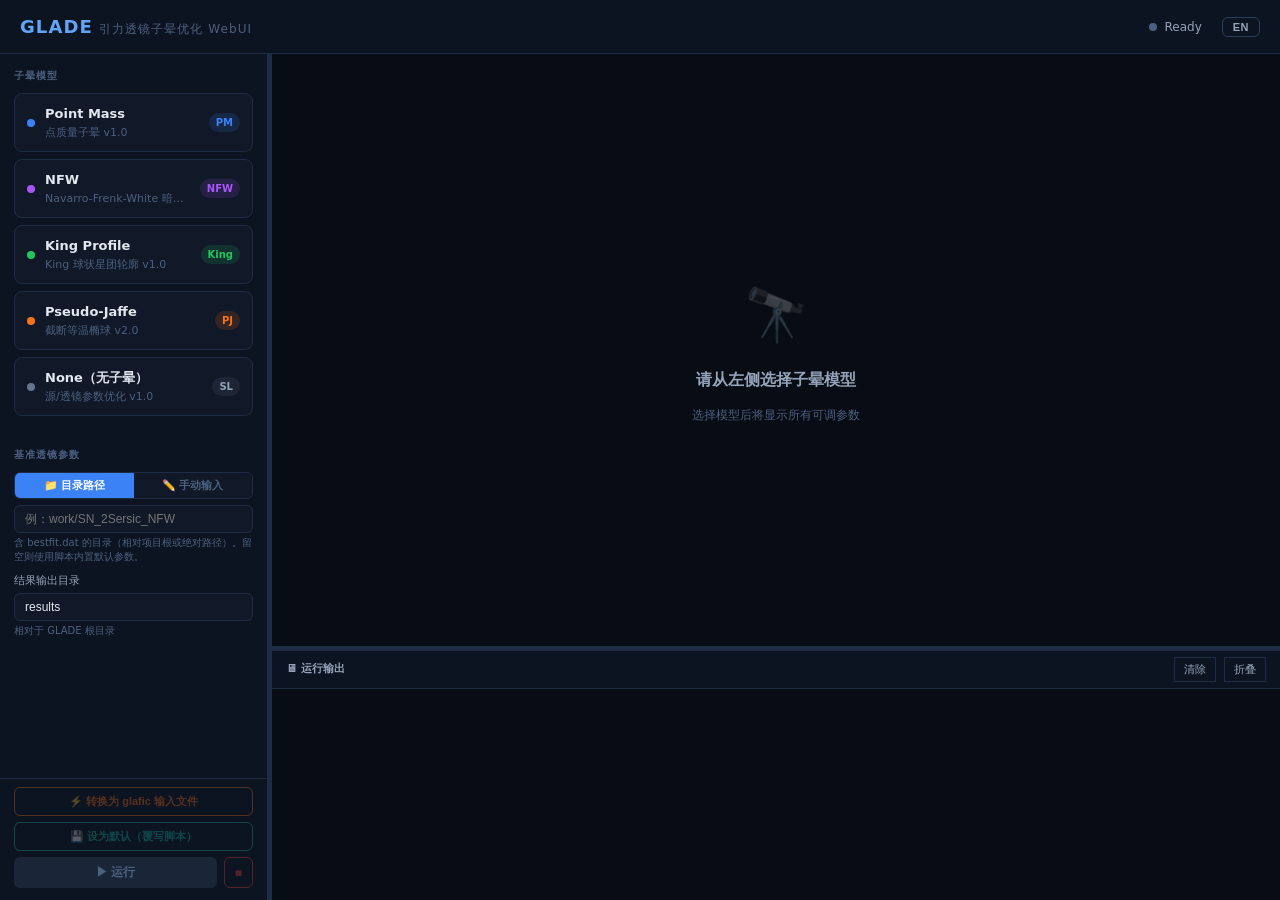
==== commit e7a52009: "feat(webui): obs editor, glafic input gen, subhalo optimize, sidebar resize, concurrency fix - Add o" ====
--- a/web/templates/index.html
+++ b/web/templates/index.html
@@ -95,6 +95,58 @@
 .btn-save{background:transparent;color:var(--teal);border:1px solid var(--teal);width:100%;justify-content:center;font-size:11px;padding:6px 0;}
 .btn-save:hover:not(:disabled){background:rgba(20,184,166,.1);}
 .btn-save:disabled{opacity:.3;cursor:not-allowed;}
+.btn-glafic{background:transparent;color:var(--orange);border:1px solid var(--orange);width:100%;justify-content:center;font-size:11px;padding:6px 0;}
+.btn-glafic:hover:not(:disabled){background:rgba(249,115,22,.1);}
+.btn-glafic:disabled{opacity:.3;cursor:not-allowed;}
+
+/* obs mode toggle (same as bf-modes) */
+.obs-modes{display:flex;gap:0;border:1px solid var(--border);border-radius:6px;overflow:hidden;margin-bottom:4px;margin-top:6px;}
+.obs-mode-btn{flex:1;padding:5px 0;font-size:11px;font-weight:600;border:none;cursor:pointer;
+              background:var(--bg3);color:var(--text3);transition:all .15s;text-align:center;}
+.obs-mode-btn.active{background:var(--accent);color:#fff;}
+.obs-preview{background:var(--bg);border:1px solid var(--border);border-radius:6px;
+             padding:8px 10px;margin-top:5px;font-size:11px;}
+.obs-preview.ok{border-color:rgba(59,130,246,.4);}
+.obs-preview.err{border-color:rgba(239,68,68,.4);}
+.obs-preview-row{display:flex;justify-content:space-between;padding:2px 0;color:var(--text2);}
+.obs-preview-row span:first-child{color:var(--text3);}
+
+/* Obs editor overlay (reuses bestfit overlay styles) */
+.obs-ov{position:absolute;inset:0;z-index:25;background:var(--bg);
+        display:flex;flex-direction:column;
+        transform:translateX(102%);transition:transform .28s cubic-bezier(.4,0,.2,1);}
+.obs-ov.open{transform:translateX(0);}
+
+/* Glafic input modal */
+.glafic-modal{position:fixed;inset:0;z-index:100;background:rgba(0,0,0,.65);
+              display:none;align-items:center;justify-content:center;}
+.glafic-modal.open{display:flex;}
+.glafic-box{background:var(--bg2);border:1px solid var(--border2);border-radius:10px;
+            width:min(92vw,940px);height:88vh;display:flex;flex-direction:column;overflow:hidden;}
+.glafic-hdr{height:48px;flex-shrink:0;background:var(--bg3);border-bottom:1px solid var(--border);
+            display:flex;align-items:center;gap:10px;padding:0 16px;}
+.glafic-hdr-title{font-weight:700;font-size:14px;flex:1;color:var(--orange);}
+.glafic-close{background:transparent;border:1px solid var(--border);border-radius:6px;
+              color:var(--text2);padding:5px 10px;cursor:pointer;font-size:13px;font-weight:700;}
+.glafic-close:hover{background:var(--bg4);color:var(--text);}
+.glafic-tabs{display:flex;gap:0;border-bottom:1px solid var(--border);flex-shrink:0;}
+.glafic-tab{padding:8px 18px;font-size:12px;font-weight:700;border:none;cursor:pointer;
+            background:transparent;color:var(--text3);border-bottom:2px solid transparent;transition:all .15s;}
+.glafic-tab.active{color:var(--orange);border-bottom-color:var(--orange);}
+.glafic-tab:hover:not(.active){color:var(--text2);}
+.glafic-pane{flex:1;min-height:0;overflow:hidden;display:flex;flex-direction:column;}
+.glafic-ta{flex:1;width:100%;border:none;outline:none;padding:12px 16px;
+           background:var(--bg);color:var(--text2);min-height:0;
+           font-family:'Consolas','Courier New',monospace;font-size:12px;line-height:1.7;
+           resize:none;tab-size:2;white-space:pre;overflow-x:auto;}
+.glafic-footer{height:44px;flex-shrink:0;background:var(--bg3);border-top:1px solid var(--border);
+               display:flex;align-items:center;gap:8px;padding:0 16px;}
+.glafic-info{flex:1;font-size:10px;color:var(--text3);}
+.glafic-action{background:var(--bg4);color:var(--text2);border:1px solid var(--border);
+               border-radius:5px;padding:5px 12px;cursor:pointer;font-size:11px;font-weight:600;}
+.glafic-action:hover{background:var(--border2);color:var(--text);}
+.glafic-action.primary{background:var(--orange);color:#fff;border-color:var(--orange);}
+.glafic-action.primary:hover{background:#ea6c0f;}
 
 /* bestfit.dat mode toggle */
 .bf-modes{display:flex;gap:0;border:1px solid var(--border);border-radius:6px;overflow:hidden;margin-bottom:6px;}
@@ -266,6 +318,10 @@
                color:var(--text);padding:3px 6px;font-size:11px;outline:none;text-align:right;}
 table.ft input:focus{border-color:var(--accent);}
 
+/* Sidebar resize bar */
+.sb-resize{width:4px;flex-shrink:0;background:var(--border);cursor:ew-resize;}
+.sb-resize:hover{background:var(--accent);}
+
 /* Terminal resize bar */
 .t-resize{height:4px;background:var(--border);cursor:ns-resize;flex-shrink:0;}
 .t-resize:hover{background:var(--accent);}
@@ -409,6 +465,10 @@
     </div>
 
     <div class="run-row">
+      <button class="btn btn-glafic" id="glaficBtn" onclick="doGenerateGlafic()" disabled
+              title="将当前参数转换为 glafic 输入文件格式（含 optimize 命令）">
+        <span data-i18n="btn-glafic">⚡ 转换为 glafic 输入文件</span>
+      </button>
       <button class="btn btn-save" id="saveBtn" onclick="doSaveDefaults()" disabled
               data-i18n-title="btn-save-title" title="将当前表单参数覆写回原始模型脚本文件，作为新的默认值">
         <span data-i18n="btn-save">💾 设为默认（覆写脚本）</span>
@@ -419,6 +479,8 @@
       </div>
     </div>
   </aside>
+
+  <div class="sb-resize" id="sbResize"></div>
 
   <!-- ── Main ── -->
   <main class="content">
@@ -803,6 +865,124 @@
       </div>
     </div>
     <!-- ══ /overlay ══ -->
+
+    <!-- ══ 观测数据文本编辑器 overlay ══ -->
+    <div class="obs-ov" id="obsOv">
+      <div class="bfe-hdr">
+        <button class="bfe-back" onclick="closeObsEditor()">← <span data-i18n="bfe-back">返回参数配置</span></button>
+        <span class="bfe-hdr-title">📡 <span data-i18n="obs-ed-title">观测数据编辑器（glafic readobs_point 格式）</span></span>
+        <div id="obsEdBadge" class="bf-tag" style="font-size:11px;padding:3px 10px;background:var(--bg4);color:var(--text3)">—</div>
+      </div>
+      <div class="bfe-body">
+        <div class="bfe-ep">
+          <div class="bfe-ph">
+            <span data-i18n="obs-ed-edit">编辑区</span>
+            <span style="font-size:10px;color:var(--text3)" data-i18n="obs-ed-realtime">实时解析 · Tab=缩进</span>
+          </div>
+          <div class="bfe-editor-wrap">
+            <div class="bfe-lnum" id="obsEdLnum">1</div>
+            <textarea class="bfe-ta" id="obsEdTA" spellcheck="false"
+              placeholder="# glafic readobs_point 格式&#10;# 行1: source_id  n_images  zs  zserr&#10;# 每图像行: x(arcsec)  y(arcsec)  mu  pos_sigma(arcsec)  mu_err  td  td_err  parity&#10;#&#10;# 示例（4 像系统）:&#10;1 4 0.4090 0.0&#10;  -0.330461  0.000000   2.92052  0.000500  0.200000  0.0  0.0   0&#10;   0.330461  0.000000   2.92052  0.000500  0.200000  0.0  0.0   0&#10;   0.000000 -0.262771  -1.52908  0.000691  0.200000  0.0  0.0  -1&#10;   0.000000  0.262771  -1.52908  0.000691  0.200000  0.0  0.0  -1"
+              oninput="obsEdInput(this)" onscroll="obsEdSyncLnum(this)"
+              onkeydown="obsEdKeydown(event)"></textarea>
+          </div>
+        </div>
+        <div class="bfe-gp">
+          <div class="bfe-ph"><span data-i18n="obs-ed-guide">格式说明</span></div>
+          <!-- Chinese Guide -->
+          <div class="bfe-guide zh-only" style="overflow-y:auto;padding:12px 14px">
+            <div class="g-section">
+              <div class="g-type" style="color:var(--text2)">📄 文件结构</div>
+              <div class="g-code">source_id  n_images  zs  zserr
+x  y  mu  pos_sigma  mu_err  td  td_err  parity
+... (共 n_images 行)</div>
+              <div style="font-size:10px;color:var(--text3);line-height:1.8;margin-top:4px">
+                · <b style="color:var(--teal)">首行</b>：source_id（通常为 1）、图像数量、源红移及误差<br>
+                · 每图像一行，共 7 个数 + 1 个整数（奇偶性）<br>
+                · 坐标单位：<b style="color:var(--accent2)">角秒 (arcsec)</b>，数学坐标（右=正，上=正）<br>
+                · 加载后自动将 obs_x_flip 设为 False（已是 math 坐标）<br>
+                · # 开头为注释行
+              </div>
+            </div>
+            <hr class="g-divider">
+            <div class="g-section">
+              <div class="g-type" style="color:var(--accent2)">📐 各列含义</div>
+              <div class="g-params">
+                <div class="g-param"><span class="g-pname" style="width:90px">x, y</span><span class="g-pdesc">图像位置 <span class="g-punit">[arcsec]，math 坐标</span></span></div>
+                <div class="g-param"><span class="g-pname" style="width:90px">mu</span><span class="g-pdesc">放大率 μ（正/负表示奇偶）</span></div>
+                <div class="g-param"><span class="g-pname" style="width:90px">pos_sigma</span><span class="g-pdesc">位置 σ <span class="g-punit">[arcsec]</span></span></div>
+                <div class="g-param"><span class="g-pname" style="width:90px">mu_err</span><span class="g-pdesc">放大率误差（0 = 不约束）</span></div>
+                <div class="g-param"><span class="g-pname" style="width:90px">td, td_err</span><span class="g-pdesc">时间延迟 <span class="g-punit">[days]</span>（通常填 0.0）</span></div>
+                <div class="g-param"><span class="g-pname" style="width:90px">parity</span><span class="g-pdesc">奇偶性 0=不约束，-1=负奇偶</span></div>
+              </div>
+            </div>
+            <hr class="g-divider">
+            <div class="g-section">
+              <div class="g-type" style="color:var(--text2)">✨ 示例（iPTF16geu，4 像）</div>
+              <div class="g-example">1 4 0.4090 0.0
+  -0.330461  0.000000   2.92052  0.000500  0.200000  0.0  0.0   0
+   0.330461  0.000000   2.92052  0.000500  0.200000  0.0  0.0   0
+   0.000000 -0.262771  -1.52908  0.000691  0.200000  0.0  0.0  -1
+   0.000000  0.262771  -1.52908  0.000691  0.200000  0.0  0.0  -1</div>
+              <div style="font-size:10px;color:var(--text3);margin-top:6px;line-height:1.6">
+                注：obs_positions_mas_list 中的符号约定：<br>
+                x_mas = x_arcsec × 1000（math 坐标，不翻转）
+              </div>
+            </div>
+          </div>
+          <!-- English Guide -->
+          <div class="bfe-guide en-only" style="overflow-y:auto;padding:12px 14px">
+            <div class="g-section">
+              <div class="g-type" style="color:var(--text2)">📄 File Structure</div>
+              <div class="g-code">source_id  n_images  zs  zserr
+x  y  mu  pos_sigma  mu_err  td  td_err  parity
+... (n_images lines total)</div>
+              <div style="font-size:10px;color:var(--text3);line-height:1.8;margin-top:4px">
+                · <b style="color:var(--teal)">Header line</b>: source_id (usually 1), number of images, source redshift & error<br>
+                · One line per image: 7 floats + 1 integer (parity)<br>
+                · Coordinate units: <b style="color:var(--accent2)">arcsec</b>, math coordinates (right=+x, up=+y)<br>
+                · After loading, obs_x_flip is automatically set to False<br>
+                · Lines starting with # are comments
+              </div>
+            </div>
+            <hr class="g-divider">
+            <div class="g-section">
+              <div class="g-type" style="color:var(--accent2)">📐 Column Definitions</div>
+              <div class="g-params">
+                <div class="g-param"><span class="g-pname" style="width:90px">x, y</span><span class="g-pdesc">Image position <span class="g-punit">[arcsec], math coords</span></span></div>
+                <div class="g-param"><span class="g-pname" style="width:90px">mu</span><span class="g-pdesc">Magnification μ (+/− indicates parity)</span></div>
+                <div class="g-param"><span class="g-pname" style="width:90px">pos_sigma</span><span class="g-pdesc">Position σ <span class="g-punit">[arcsec]</span></span></div>
+                <div class="g-param"><span class="g-pname" style="width:90px">mu_err</span><span class="g-pdesc">Magnification error (0 = unconstrained)</span></div>
+                <div class="g-param"><span class="g-pname" style="width:90px">td, td_err</span><span class="g-pdesc">Time delay <span class="g-punit">[days]</span> (usually 0.0)</span></div>
+                <div class="g-param"><span class="g-pname" style="width:90px">parity</span><span class="g-pdesc">Parity: 0=unconstrained, −1=negative</span></div>
+              </div>
+            </div>
+            <hr class="g-divider">
+            <div class="g-section">
+              <div class="g-type" style="color:var(--text2)">✨ Example (iPTF16geu, 4 images)</div>
+              <div class="g-example">1 4 0.4090 0.0
+  -0.330461  0.000000   2.92052  0.000500  0.200000  0.0  0.0   0
+   0.330461  0.000000   2.92052  0.000500  0.200000  0.0  0.0   0
+   0.000000 -0.262771  -1.52908  0.000691  0.200000  0.0  0.0  -1
+   0.000000  0.262771  -1.52908  0.000691  0.200000  0.0  0.0  -1</div>
+              <div style="font-size:10px;color:var(--text3);margin-top:6px;line-height:1.6">
+                Note: obs_positions_mas_list convention:<br>
+                x_mas = x_arcsec × 1000 (math coordinates, no flip)
+              </div>
+            </div>
+          </div>
+        </div>
+      </div>
+      <div class="bfe-bar" id="obsEdBar">
+        <div class="bfe-bar-item"><span data-i18n="obs-bar-status">状态：</span><b id="obsEdSt" style="color:var(--text3)">等待输入…</b></div>
+        <div class="bfe-bar-item"><span data-i18n="obs-bar-nimgs">图像数：</span><b id="obsEdN">—</b></div>
+        <div class="bfe-bar-item"><span data-i18n="obs-bar-zs">源 z：</span><b id="obsEdZ">—</b></div>
+        <div style="flex:1"></div>
+        <button class="glafic-action primary" onclick="applyObsContent()" data-i18n="obs-bar-apply" style="font-size:11px;padding:4px 14px">✅ 应用并关闭</button>
+      </div>
+    </div>
+    <!-- ══ /obs overlay ══ -->
+
     <div class="params-area" id="paramsArea">
       <div class="params-placeholder">
         <div class="ph-icon">🔭</div>
@@ -822,6 +1002,34 @@
       <div class="t-out" id="tOut"></div>
     </div>
   </main>
+</div>
+
+<!-- ══ glafic 输入文件显示 Modal ══ -->
+<div class="glafic-modal" id="glaficModal">
+  <div class="glafic-box">
+    <div class="glafic-hdr">
+      <span class="glafic-hdr-title">⚡ <span data-i18n="glafic-modal-title">glafic 输入文件生成结果</span></span>
+      <span style="font-size:10px;color:var(--text3);flex:1;margin-left:8px" data-i18n="glafic-modal-hint">将两个文件保存到同一目录，用 glafic 运行 .input 文件</span>
+      <button class="glafic-close" onclick="closeGlaficModal()">✕</button>
+    </div>
+    <div class="glafic-tabs">
+      <button class="glafic-tab active" id="gtab1" onclick="switchGlaficTab(1)" data-i18n="gtab-input">输入文件 (glade_opt.input)</button>
+      <button class="glafic-tab" id="gtab2" onclick="switchGlaficTab(2)" data-i18n="gtab-obs">观测文件 (obs_glade.dat)</button>
+    </div>
+    <div class="glafic-pane" id="glaficPane1">
+      <textarea id="glaficTA1" class="glafic-ta" readonly></textarea>
+    </div>
+    <div class="glafic-pane" id="glaficPane2" style="display:none">
+      <textarea id="glaficTA2" class="glafic-ta" readonly></textarea>
+    </div>
+    <div class="glafic-footer">
+      <span class="glafic-info" data-i18n="glafic-modal-footer">用法：glafic glade_opt.input</span>
+      <button class="glafic-action" onclick="copyGlaficContent()" data-i18n="glafic-copy">📋 复制</button>
+      <button class="glafic-action" onclick="downloadGlaficFile()" data-i18n="glafic-download">⬇ 下载当前文件</button>
+      <button class="glafic-action primary" onclick="downloadAllGlaficFiles()" data-i18n="glafic-download-all">⬇ 下载全部</button>
+      <button class="glafic-action" onclick="closeGlaficModal()" data-i18n="glafic-close">关闭</button>
+    </div>
+  </div>
 </div>
 
 <script>
@@ -860,6 +1068,24 @@
   'bfe-bar-srcz':   {zh:'源 z：',                        en:'Source z:'},
   'bfe-bar-srcxy':  {zh:'源 (x,y)：',                   en:'Source (x,y):'},
   'bfe-auto-parse': {zh:'输入后自动解析',                 en:'Auto-parsed on input'},
+  'btn-glafic':     {zh:'⚡ 转换为 glafic 输入文件',      en:'⚡ Convert to glafic Input File'},
+  'obs-ed-title':   {zh:'观测数据编辑器（glafic readobs_point 格式）', en:'Obs Data Editor (glafic readobs_point format)'},
+  'obs-ed-edit':    {zh:'编辑区',                         en:'Editor'},
+  'obs-ed-realtime':{zh:'实时解析 · Tab=缩进',            en:'Live parse · Tab=indent'},
+  'obs-ed-guide':   {zh:'格式说明',                       en:'Format Guide'},
+  'obs-bar-status': {zh:'状态：',                         en:'Status: '},
+  'obs-bar-nimgs':  {zh:'图像数：',                       en:'Images: '},
+  'obs-bar-zs':     {zh:'源 z：',                         en:'Source z: '},
+  'obs-bar-apply':  {zh:'✅ 应用并关闭',                  en:'✅ Apply & Close'},
+  'glafic-modal-title':{zh:'glafic 输入文件生成结果',     en:'glafic Input File Generation Result'},
+  'glafic-modal-hint': {zh:'将两个文件保存到同一目录，用 glafic 运行 .input 文件', en:'Save both files in the same directory, run the .input file with glafic'},
+  'gtab-input':     {zh:'输入文件 (glade_opt.input)',      en:'Input File (glade_opt.input)'},
+  'gtab-obs':       {zh:'观测文件 (obs_glade.dat)',        en:'Obs File (obs_glade.dat)'},
+  'glafic-modal-footer':{zh:'用法：glafic glade_opt.input', en:'Usage: glafic glade_opt.input'},
+  'glafic-copy':    {zh:'📋 复制',                         en:'📋 Copy'},
+  'glafic-download':{zh:'⬇ 下载当前文件',                 en:'⬇ Download Current'},
+  'glafic-download-all':{zh:'⬇ 下载全部',                en:'⬇ Download All'},
+  'glafic-close':   {zh:'关闭',                           en:'Close'},
   'ph-title':       {zh:'请从左侧选择子晕模型',           en:'Select a subhalo model from the left'},
   'ph-sub':         {zh:'选择模型后将显示所有可调参数',   en:'All tunable parameters will appear after model selection'},
   'term-title':     {zh:'🖥 运行输出',                   en:'🖥 Run Output'},
@@ -897,6 +1123,13 @@
   'run-submitting': {zh:'   参数已收集，正在提交…', en:'   Parameters collected, submitting...'},
   'run-manual-bf':  {zh:'   使用手动输入的 bestfit.dat', en:'   Using manually entered bestfit.dat'},
   'run-jobid':      {zh:'   任务 ID: ', en:'   Job ID: '},
+  'obs-ed-waiting': {zh:'等待输入…',   en:'Waiting for input...'},
+  'obs-ed-valid':   {zh:'✓ 有效',      en:'✓ Valid'},
+  'obs-ed-invalid': {zh:'✗ 无效',      en:'✗ Invalid'},
+  'obs-load-ok':    {zh:'✓ 已加载',    en:'✓ Loaded'},
+  'obs-load-err':   {zh:'❌ 加载失败', en:'❌ Load failed'},
+  'glafic-gen-ok':  {zh:'⚡ 已生成 glafic 输入文件', en:'⚡ glafic input file generated'},
+  'glafic-gen-err': {zh:'❌ 生成失败', en:'❌ Generation failed'},
   'run-complete':   {zh:'\n✅  运行完成（退出码: 0）', en:'\n✅  Run complete (exit code: 0)'},
   'run-finished':   {zh:'\n❌  运行结束（退出码: ', en:'\n❌  Run finished (exit code: '},
   'stop-signal':    {zh:'\n⏹  已发送停止信号', en:'\n⏹  Stop signal sent'},
@@ -1587,6 +1820,7 @@
   if(mid==='none')   card.style.setProperty('--active-c','#64748b');
   document.getElementById('runBtn').disabled = false;
   document.getElementById('saveBtn').disabled = false;
+  document.getElementById('glaficBtn').disabled = false;
   renderModel(mid);
   restoreModelParams(mid);                       // 渲染完后恢复已保存的参数值
 }
@@ -1832,31 +2066,58 @@
     }).catch(()=>alert(S('parse-fail-alert')));
 }
 
+function obsPreviewHTML(){
+  if(!_obsData) return '';
+  const n = _obsData.obs_positions_mas_list.length;
+  const zs = _obsData.zs !== undefined ? _obsData.zs.toFixed(4) : '—';
+  let rows = '';
+  for(let i=0;i<n;i++){
+    const [x,y] = _obsData.obs_positions_mas_list[i];
+    const mu = _obsData.obs_magnifications_list[i];
+    const sig = _obsData.obs_pos_sigma_mas_list[i];
+    rows += `<div class="obs-preview-row" style="font-size:10px">
+      <span>#${i+1}</span>
+      <span>(${x.toFixed(2)}, ${y.toFixed(2)}) mas</span>
+      <span>μ=${mu.toFixed(3)}</span>
+      <span>σ=${sig.toFixed(3)} mas</span>
+    </div>`;
+  }
+  return `<div class="obs-preview-row"><span>图像数 / zs</span><span style="color:var(--accent2)">${n} / ${zs}</span></div>${rows}`;
+}
+
 function renderObsData(p, cls, style){
-  const d = p.dft;
-  const n = d.obs_positions_mas_list.length;
   const desc = Ldesc(p);
-  const rows = d.obs_positions_mas_list.map(([x,y],i)=>`
-    <tr>
-      <td class="row-lbl">#${i+1}</td>
-      <td><input type="number" id="OD_x_${i}"     value="${x}"                      step="any" style="width:72px"></td>
-      <td><input type="number" id="OD_y_${i}"     value="${y}"                      step="any" style="width:72px"></td>
-      <td><input type="number" id="OD_mag_${i}"   value="${d.obs_magnifications_list[i]}"  step="any" style="width:62px"></td>
-      <td><input type="number" id="OD_magerr_${i}"value="${d.obs_mag_errors_list[i]}"     step="any" style="width:52px"></td>
-      <td><input type="number" id="OD_sigma_${i}" value="${d.obs_pos_sigma_mas_list[i]}"  step="any" style="width:52px"></td>
-    </tr>`).join('');
+  const fileActive = _obsMode==='file';
+  const editActive = _obsMode==='manual';
   return `<div class="${cls} full-w" style="${style}">
     <div class="p-label">${L(p)}</div>
     ${desc?`<div class="p-desc">${desc}</div>`:''}
-    <div class="ft-wrap" style="margin-top:8px">
-      <table class="ft">
-        <thead><tr>
-          <th>${S('image-label')}</th>
-          <th>x (mas)</th><th>y (mas)</th>
-          <th>${S('mag-label')}</th><th>${S('magerr-label')}</th><th>${S('possig-label')}</th>
-        </tr></thead>
-        <tbody>${rows}</tbody>
-      </table>
+    <div class="obs-modes">
+      <button class="obs-mode-btn${fileActive?' active':''}" id="obsBtnFile" onclick="setObsMode('file')">${lang==='en'?'📁 File Path':'📁 文件路径'}</button>
+      <button class="obs-mode-btn${editActive?' active':''}" id="obsBtnEdit" onclick="setObsMode('manual')">${lang==='en'?'✏️ Text Editor':'✏️ 文本编辑器'}</button>
+    </div>
+    <div id="obsFilePane" style="${fileActive?'':'display:none'}">
+      <div style="display:flex;gap:6px;margin-top:2px;align-items:center">
+        <input class="sb-input" id="obsFilePath" type="text" style="flex:1;font-size:11px"
+          placeholder="${lang==='en'?'Path to obs_point.dat (relative or absolute)':'obs_point.dat 路径（相对或绝对）'}"
+          value="${_obsFilePath||''}">
+        <button class="btn-ghost" onclick="loadObsFromFile()" style="white-space:nowrap;font-size:11px;padding:5px 10px">${lang==='en'?'Load':'加载'}</button>
+      </div>
+      <div class="sb-hint" style="margin-top:3px">${lang==='en'?'glafic readobs_point format; leave empty to use script defaults':'glafic readobs_point 格式文件；留空则使用脚本默认值'}</div>
+    </div>
+    <div id="obsEditPane" style="${editActive?'':'display:none'}">
+      <button class="btn btn-ghost" onclick="openObsEditor()" style="width:100%;margin-top:4px;justify-content:center;font-size:11px;padding:6px 0">
+        📝 ${lang==='en'?'Open Obs Data Editor':'打开观测数据编辑器'}
+      </button>
+      ${_obsContent?`<div style="font-size:10px;color:var(--teal);margin-top:3px">✓ ${lang==='en'?'Content entered (click button to view/edit)':'已输入内容（点击按钮查看/修改）'}</div>`:''}
+    </div>
+    <div id="obsPreviewCard" class="obs-preview${_obsData?' ok':''}" style="${_obsData?'':'display:none'}">
+      ${_obsData?obsPreviewHTML():''}
+    </div>
+    <div class="sb-hint" style="margin-top:4px;color:var(--text3)">
+      ${lang==='en'
+        ?'Coordinates in arcsec, math system (right=+). Loading sets obs_x_flip=False.'
+        :'坐标单位 arcsec，math 坐标（右=正）。加载后自动设置 obs_x_flip=False。'}
     </div>
   </div>`;
 }
@@ -1961,20 +2222,15 @@
         out[p.k]=lb; return;
       }
       if(p.t==='obs_data'){
-        const n=p.dft.obs_positions_mas_list.length;
-        const pos=[],mags=[],magErrs=[],sigmas=[];
-        for(let i=0;i<n;i++){
-          const x=parseFloat(document.getElementById(`OD_x_${i}`)?.value??p.dft.obs_positions_mas_list[i][0]);
-          const y=parseFloat(document.getElementById(`OD_y_${i}`)?.value??p.dft.obs_positions_mas_list[i][1]);
-          pos.push([x,y]);
-          mags.push(parseFloat(document.getElementById(`OD_mag_${i}`)?.value??p.dft.obs_magnifications_list[i]));
-          magErrs.push(parseFloat(document.getElementById(`OD_magerr_${i}`)?.value??p.dft.obs_mag_errors_list[i]));
-          sigmas.push(parseFloat(document.getElementById(`OD_sigma_${i}`)?.value??p.dft.obs_pos_sigma_mas_list[i]));
+        // 新设计：若 _obsData 已解析则直接使用，否则使用脚本默认值（不包含在 overrides 中）
+        if(_obsData){
+          out['obs_positions_mas_list']  = _obsData.obs_positions_mas_list;
+          out['obs_magnifications_list'] = _obsData.obs_magnifications_list;
+          out['obs_mag_errors_list']     = _obsData.obs_mag_errors_list;
+          out['obs_pos_sigma_mas_list']  = _obsData.obs_pos_sigma_mas_list;
+          out['obs_x_flip'] = false;  // glafic 格式已是 math 坐标，无需翻转
         }
-        out['obs_positions_mas_list']=pos;
-        out['obs_magnifications_list']=mags;
-        out['obs_mag_errors_list']=magErrs;
-        out['obs_pos_sigma_mas_list']=sigmas;
+        // 若 _obsData 为 null，overrides 中不包含 obs 相关字段，脚本将使用自身默认值
         return;
       }
       if(p.t==='ftbl'){
@@ -2021,6 +2277,9 @@
 const LS_RESROOT = 'glade_resRoot';
 const LS_BFMODE  = 'glade_bfMode';
 const LS_BFCONT  = 'glade_bfContent';
+const LS_OBSMODE = 'glade_obsMode';
+const LS_OBSCONT = 'glade_obsContent';
+const LS_OBSFILE = 'glade_obsFile';
 const lsKey = mid => `glade_params_${mid}`;
 
 function saveState(){
@@ -2031,6 +2290,9 @@
     localStorage.setItem(LS_RESROOT,document.getElementById('resRoot').value);
     localStorage.setItem(LS_BFMODE, bfMode);
     localStorage.setItem(LS_BFCONT, document.getElementById('bfContent')?.value ?? '');
+    localStorage.setItem(LS_OBSMODE, _obsMode);
+    localStorage.setItem(LS_OBSCONT, _obsContent||'');
+    localStorage.setItem(LS_OBSFILE, _obsFilePath||'');
     localStorage.setItem(lsKey(curModel), JSON.stringify(collectParams()));
   }catch(_){}
 }
@@ -2043,20 +2305,21 @@
   const m = DEFS[mid];
   m.sections.forEach(s=>{
     s.params.forEach(p=>{
-      // obs_data 使用 4 个独立子键存储，必须在通用 v===undefined 检查之前处理
+      // obs_data：从 localStorage 恢复到全局 _obsData（不操作 DOM 元素）
       if(p.t==='obs_data'){
         const pos  = saved['obs_positions_mas_list'];
         const mags = saved['obs_magnifications_list'];
         const errs = saved['obs_mag_errors_list'];
         const sigs = saved['obs_pos_sigma_mas_list'];
-        if(pos) pos.forEach(([x,y],i)=>{
-          const ex=document.getElementById(`OD_x_${i}`);
-          const ey=document.getElementById(`OD_y_${i}`);
-          if(ex) ex.value=x; if(ey) ey.value=y;
-        });
-        if(mags) mags.forEach((v,i)=>{ const e=document.getElementById(`OD_mag_${i}`); if(e) e.value=v; });
-        if(errs) errs.forEach((v,i)=>{ const e=document.getElementById(`OD_magerr_${i}`); if(e) e.value=v; });
-        if(sigs) sigs.forEach((v,i)=>{ const e=document.getElementById(`OD_sigma_${i}`); if(e) e.value=v; });
+        if(pos && mags && errs && sigs){
+          _obsData = {
+            obs_positions_mas_list:  pos,
+            obs_magnifications_list: mags,
+            obs_mag_errors_list:     errs,
+            obs_pos_sigma_mas_list:  sigs,
+          };
+          _updateObsPreview();
+        }
         return;
       }
       const v = saved[p.k];
@@ -2136,12 +2399,25 @@
   const bfc=localStorage.getItem(LS_BFCONT)||'';
   if(bfc){ const el=document.getElementById('bfContent'); if(el) el.value=bfc; }
   if(bfm && bfm!=='path'){
-    // 恢复为手动模式但不自动打开 overlay（只更新按钮状态）
     bfMode=bfm;
     document.getElementById('bfBtnPath')?.classList.remove('active');
     document.getElementById('bfBtnEdit')?.classList.add('active');
     document.getElementById('bfPathPane').style.display='none';
     document.getElementById('bfEditPane').style.display='';
+  }
+  // Restore obs state
+  const om=localStorage.getItem(LS_OBSMODE);
+  const oc=localStorage.getItem(LS_OBSCONT)||'';
+  const of_=localStorage.getItem(LS_OBSFILE)||'';
+  if(om) _obsMode=om;
+  if(oc) _obsContent=oc;
+  if(of_) _obsFilePath=of_;
+  // If obs content exists, re-parse to populate _obsData
+  if(oc && om==='manual'){
+    fetch('/api/parse_obs_point',{method:'POST',headers:{'Content-Type':'application/json'},
+      body:JSON.stringify({content:oc})}).then(r=>r.json()).then(d=>{
+        if(d.ok){ _obsData=d; }
+    }).catch(_=>{});
   }
   const mid=localStorage.getItem(LS_MODEL);
   if(mid&&DEFS[mid]) selModel(mid);
@@ -2332,7 +2608,10 @@
         overrides:  collectParams(),
         bf_mode:    bfMode,
         bf_content: document.getElementById('bfeTA')?.value ||
-                    document.getElementById('bfContent')?.value || ''
+                    document.getElementById('bfContent')?.value || '',
+        obs_mode:    _obsMode,
+        obs_file:    (_obsMode==='file'?_obsFilePath:''),
+        obs_content: (_obsMode==='manual'?_obsContent:''),
       })
     });
     const d = await resp.json();
@@ -2378,7 +2657,10 @@
       headers:{'Content-Type':'application/json'},
       body:JSON.stringify({
         model:curModel, source_dir:srcDir, results_root:resRoot,
-        overrides, bf_mode:bfMode, bf_content:bfContent
+        overrides, bf_mode:bfMode, bf_content:bfContent,
+        obs_mode:_obsMode,
+        obs_file:(_obsMode==='file'?_obsFilePath:''),
+        obs_content:(_obsMode==='manual'?_obsContent:''),
       })
     });
     const data = await resp.json();
@@ -2472,6 +2754,268 @@
 }
 
 // ══════════════════════════════════════════════════════════
+//  Obs Data — Global State
+// ══════════════════════════════════════════════════════════
+let _obsMode     = 'file';    // 'file' | 'manual'
+let _obsData     = null;      // parsed arrays or null
+let _obsContent  = '';        // text content for manual mode
+let _obsFilePath = '';        // file path for file mode
+
+// Update preview card in-place (after model render or after data load)
+function _updateObsPreview(){
+  const card = document.getElementById('obsPreviewCard');
+  if(!card) return;
+  if(_obsData){
+    card.className='obs-preview ok';
+    card.style.display='';
+    card.innerHTML=obsPreviewHTML();
+  } else {
+    card.style.display='none';
+    card.innerHTML='';
+  }
+  // Update the "content entered" hint in manual pane
+  const editPane=document.getElementById('obsEditPane');
+  if(editPane){
+    const hint=editPane.querySelector('.obs-hint');
+    if(hint) hint.textContent=_obsContent
+      ? (lang==='en'?'✓ Content entered (click button to view/edit)':'✓ 已输入内容（点击按钮查看/修改）')
+      : '';
+  }
+}
+
+function setObsMode(mode){
+  _obsMode=mode;
+  const fileBtn=document.getElementById('obsBtnFile');
+  const editBtn=document.getElementById('obsBtnEdit');
+  const filePane=document.getElementById('obsFilePane');
+  const editPane=document.getElementById('obsEditPane');
+  if(!filePane) return;
+  fileBtn?.classList.toggle('active', mode==='file');
+  editBtn?.classList.toggle('active', mode==='manual');
+  filePane.style.display = mode==='file' ? '' : 'none';
+  editPane.style.display = mode==='manual' ? '' : 'none';
+  scheduleSave();
+}
+
+async function loadObsFromFile(){
+  const pathEl=document.getElementById('obsFilePath');
+  const fpath=pathEl?.value.trim()||'';
+  _obsFilePath=fpath;
+  if(!fpath){ tlog('[Obs] 请填写文件路径','wrn'); return; }
+  try{
+    const r=await fetch('/api/parse_obs_point',{method:'POST',
+      headers:{'Content-Type':'application/json'},
+      body:JSON.stringify({filepath:fpath})});
+    const d=await r.json();
+    if(d.ok){
+      _obsData=d; _obsContent='';
+      _updateObsPreview();
+      tlog(`[Obs] ${S('obs-load-ok')}: ${d.n_images} ${lang==='en'?'images':'图像'}, zs=${d.zs?.toFixed(4)}`,'ok');
+      scheduleSave();
+    } else {
+      tlog(`[Obs] ${S('obs-load-err')}: ${d.error}`,'err');
+    }
+  }catch(e){ tlog(`[Obs] ${S('obs-load-err')}: ${e.message}`,'err'); }
+}
+
+// ── Obs Editor Overlay ─────────────────────────────────────────────────
+function openObsEditor(){
+  const bfeTA=document.getElementById('obsEdTA');
+  if(bfeTA){
+    bfeTA.value=_obsContent||'';
+    obsEdLnumUpdate(bfeTA);
+    if(bfeTA.value.trim()) _obsEdParseFull(bfeTA.value);
+  }
+  document.getElementById('obsOv').classList.add('open');
+  setTimeout(()=>bfeTA?.focus(),280);
+}
+
+function closeObsEditor(){
+  document.getElementById('obsOv').classList.remove('open');
+}
+
+function applyObsContent(){
+  const ta=document.getElementById('obsEdTA');
+  _obsContent=ta?.value||'';
+  if(_obsContent.trim()){
+    fetch('/api/parse_obs_point',{method:'POST',headers:{'Content-Type':'application/json'},
+      body:JSON.stringify({content:_obsContent})}).then(r=>r.json()).then(d=>{
+        if(d.ok){ _obsData=d; } else { _obsData=null; }
+        _updateObsPreview();
+        scheduleSave();
+    }).catch(_=>{ _obsData=null; _updateObsPreview(); });
+  } else { _obsData=null; _updateObsPreview(); }
+  closeObsEditor();
+}
+
+function obsEdLnumUpdate(ta){
+  const lines=(ta.value.match(/\n/g)||[]).length+1;
+  const lc=document.getElementById('obsEdLnum');
+  if(lc) lc.textContent=Array.from({length:lines},(_,i)=>i+1).join('\n');
+}
+function obsEdSyncLnum(ta){
+  const lc=document.getElementById('obsEdLnum');
+  if(lc) lc.scrollTop=ta.scrollTop;
+}
+function obsEdKeydown(e){
+  if(e.key==='Tab'){
+    e.preventDefault();
+    const ta=e.target,s=ta.selectionStart,end=ta.selectionEnd;
+    ta.value=ta.value.substring(0,s)+'  '+ta.value.substring(end);
+    ta.selectionStart=ta.selectionEnd=s+2;
+    obsEdLnumUpdate(ta);
+  }
+}
+
+let _obsEdTimer=null;
+function obsEdInput(ta){
+  obsEdLnumUpdate(ta);
+  clearTimeout(_obsEdTimer);
+  _obsEdTimer=setTimeout(()=>_obsEdParseFull(ta.value),500);
+  scheduleSave();
+}
+
+async function _obsEdParseFull(content){
+  if(!content.trim()){
+    document.getElementById('obsEdSt').textContent=S('obs-ed-waiting');
+    document.getElementById('obsEdSt').parentElement.className='bfe-bar-item';
+    document.getElementById('obsEdN').textContent='—';
+    document.getElementById('obsEdZ').textContent='—';
+    document.getElementById('obsEdBadge').textContent='—';
+    document.getElementById('obsEdBadge').style.cssText='padding:3px 10px;font-size:11px;border-radius:10px;background:var(--bg4);color:var(--text3)';
+    return;
+  }
+  try{
+    const r=await fetch('/api/parse_obs_point',{method:'POST',headers:{'Content-Type':'application/json'},
+      body:JSON.stringify({content})});
+    const d=await r.json();
+    const ok=!!d.ok;
+    document.getElementById('obsEdSt').textContent=ok?S('obs-ed-valid'):S('obs-ed-invalid');
+    document.getElementById('obsEdSt').parentElement.className='bfe-bar-item'+(ok?' ok':' err');
+    document.getElementById('obsEdN').textContent=ok?d.n_images:'—';
+    document.getElementById('obsEdZ').textContent=ok?(d.zs?.toFixed(4)||'—'):'—';
+    const badge=document.getElementById('obsEdBadge');
+    if(ok){
+      badge.textContent=`✓ ${d.n_images} ${lang==='en'?'images':'图像'} zs=${d.zs?.toFixed(4)}`;
+      badge.style.cssText='background:rgba(59,130,246,.15);color:var(--accent2);padding:3px 10px;font-size:11px;border-radius:10px';
+    } else {
+      badge.textContent=`✗ ${d.error||'格式错误'}`;
+      badge.style.cssText='background:rgba(239,68,68,.15);color:var(--red);padding:3px 10px;font-size:11px;border-radius:10px';
+    }
+  }catch(_){}
+}
+
+// ══════════════════════════════════════════════════════════
+//  Generate glafic Input File
+// ══════════════════════════════════════════════════════════
+let _glaficInputFile='';
+let _glaficObsFile='';
+let _glaficCurTab=1;
+
+async function doGenerateGlafic(){
+  if(!curModel) return;
+  const srcDir   = document.getElementById('srcDir').value.trim();
+  const bfContent= document.getElementById('bfeTA')?.value||document.getElementById('bfContent')?.value||'';
+  const overrides= collectParams();
+  const obsArrays= _obsData ? {
+    obs_positions_mas_list:  _obsData.obs_positions_mas_list,
+    obs_magnifications_list: _obsData.obs_magnifications_list,
+    obs_mag_errors_list:     _obsData.obs_mag_errors_list,
+    obs_pos_sigma_mas_list:  _obsData.obs_pos_sigma_mas_list,
+    obs_x_flip: false,
+  } : {};
+
+  const btn=document.getElementById('glaficBtn');
+  btn.disabled=true;
+  btn.querySelector('span[data-i18n]').textContent=lang==='en'?'Generating…':'生成中…';
+  try{
+    const r=await fetch('/api/generate_glafic_input',{method:'POST',
+      headers:{'Content-Type':'application/json'},
+      body:JSON.stringify({
+        model:curModel, overrides, source_dir:srcDir,
+        bf_mode:bfMode, bf_content:bfContent, obs_arrays:obsArrays
+      })});
+    const d=await r.json();
+    if(d.ok){
+      _glaficInputFile=d.input_file||'';
+      _glaficObsFile=d.obs_file||'';
+      document.getElementById('glaficTA1').value=_glaficInputFile;
+      document.getElementById('glaficTA2').value=_glaficObsFile;
+      switchGlaficTab(1);
+      document.getElementById('glaficModal').classList.add('open');
+      tlog(S('glafic-gen-ok'),'ok');
+    } else {
+      tlog(`${S('glafic-gen-err')}: ${d.error}`,'err');
+    }
+  }catch(e){
+    tlog(`${S('glafic-gen-err')}: ${e.message}`,'err');
+  }
+  btn.disabled=false;
+  applyStaticTrans();
+}
+
+function switchGlaficTab(n){
+  _glaficCurTab=n;
+  document.getElementById('gtab1').classList.toggle('active',n===1);
+  document.getElementById('gtab2').classList.toggle('active',n===2);
+  document.getElementById('glaficPane1').style.display=n===1?'':'none';
+  document.getElementById('glaficPane2').style.display=n===2?'':'none';
+}
+
+function closeGlaficModal(){
+  document.getElementById('glaficModal').classList.remove('open');
+}
+
+function copyGlaficContent(){
+  const ta=document.getElementById(_glaficCurTab===1?'glaficTA1':'glaficTA2');
+  if(!ta) return;
+  navigator.clipboard?.writeText(ta.value).then(()=>tlog('📋 已复制到剪贴板','ok'))
+    .catch(_=>{ ta.select(); document.execCommand('copy'); tlog('📋 已复制','ok'); });
+}
+
+function downloadGlaficFile(){
+  const isInput=_glaficCurTab===1;
+  const content=isInput?_glaficInputFile:_glaficObsFile;
+  const filename=isInput?'glade_opt.input':'obs_glade.dat';
+  _downloadText(content,filename);
+}
+
+function downloadAllGlaficFiles(){
+  _downloadText(_glaficInputFile,'glade_opt.input');
+  setTimeout(()=>_downloadText(_glaficObsFile,'obs_glade.dat'),300);
+}
+
+function _downloadText(content,filename){
+  const blob=new Blob([content],{type:'text/plain'});
+  const a=document.createElement('a');
+  a.href=URL.createObjectURL(blob);
+  a.download=filename;
+  a.click();
+  URL.revokeObjectURL(a.href);
+}
+
+// ══════════════════════════════════════════════════════════
+//  Sidebar Drag Resize
+// ══════════════════════════════════════════════════════════
+(()=>{
+  const bar=document.getElementById('sbResize');
+  const sb =document.querySelector('.sidebar');
+  let drag=false, sx=0, sw=0;
+  bar.addEventListener('mousedown',e=>{
+    drag=true; sx=e.clientX; sw=sb.offsetWidth;
+    document.body.style.userSelect='none';
+  });
+  document.addEventListener('mousemove',e=>{
+    if(!drag)return;
+    const nw=Math.max(180,Math.min(600,sw+(e.clientX-sx)));
+    sb.style.width=nw+'px';
+  });
+  document.addEventListener('mouseup',()=>{
+    drag=false; document.body.style.userSelect='';
+  });
+})();
+
+// ══════════════════════════════════════════════════════════
 //  Terminal Drag Resize
 // ══════════════════════════════════════════════════════════
 (()=>{
